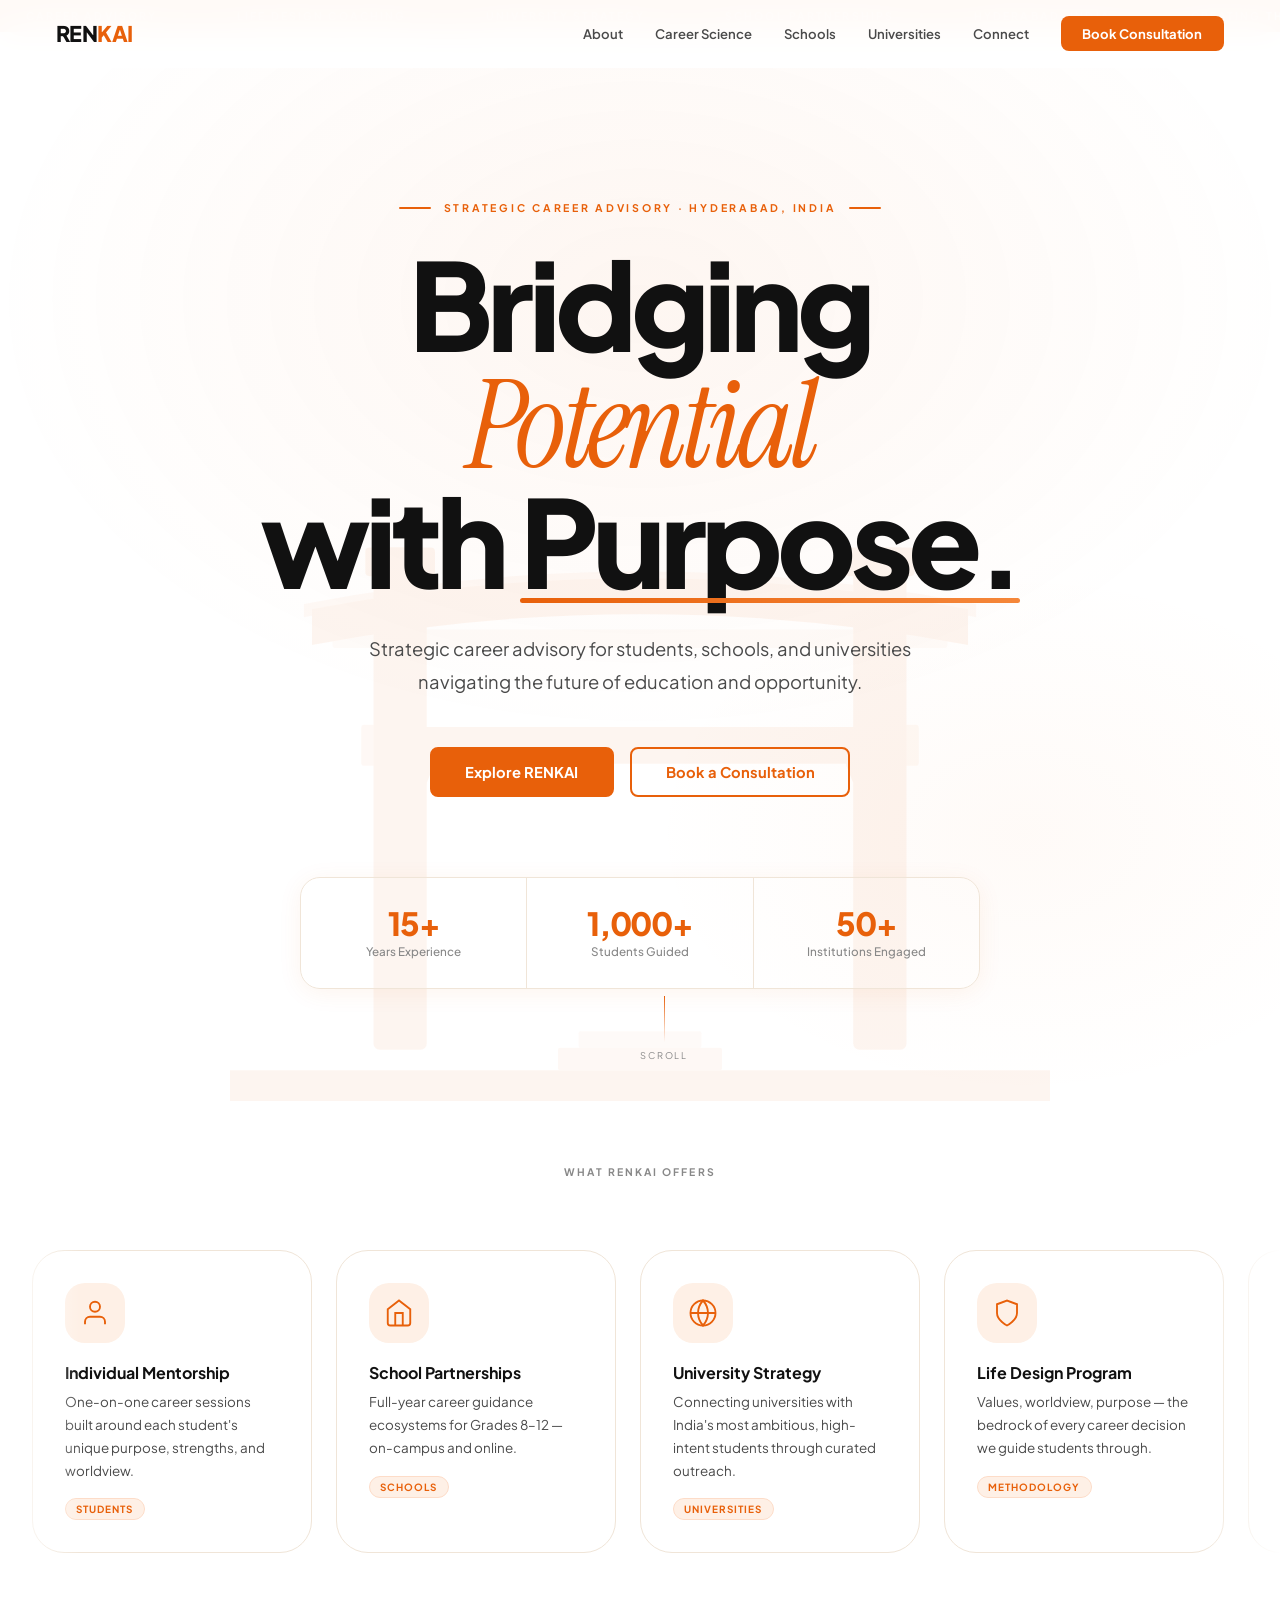
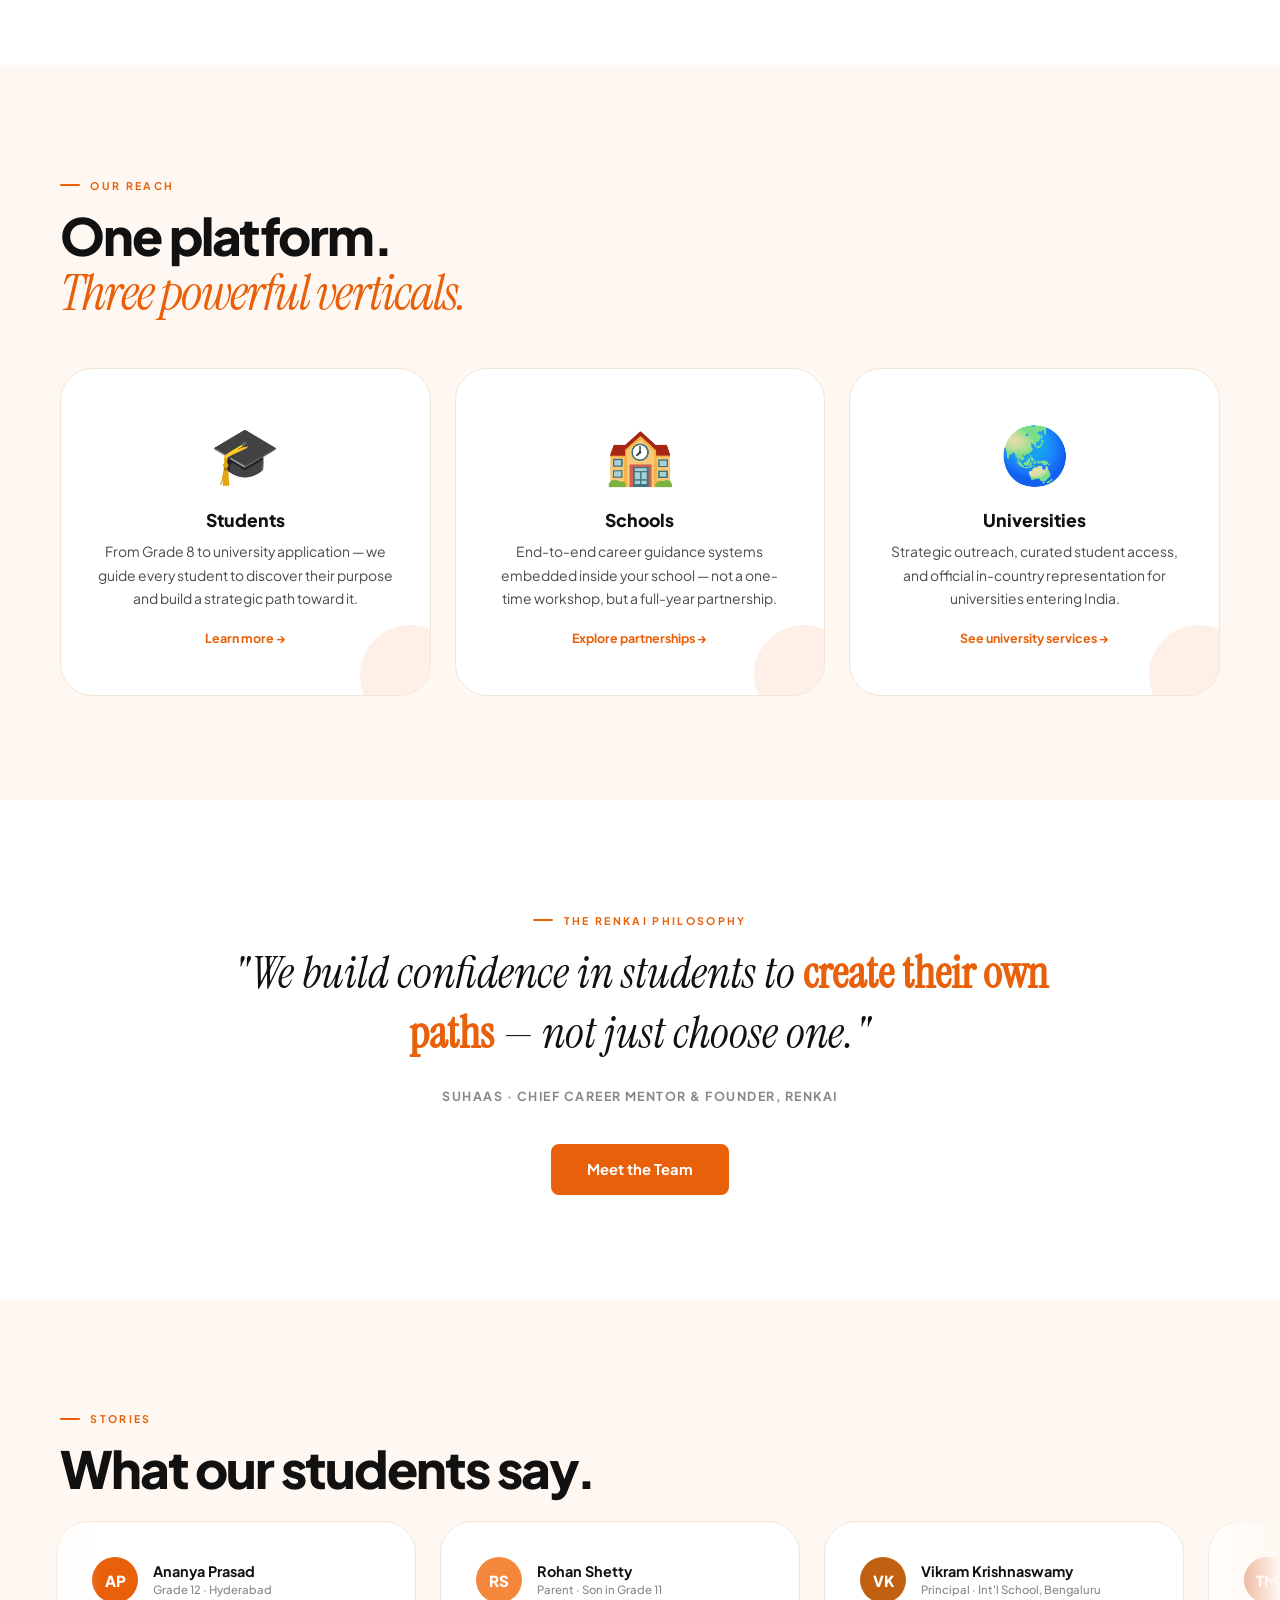
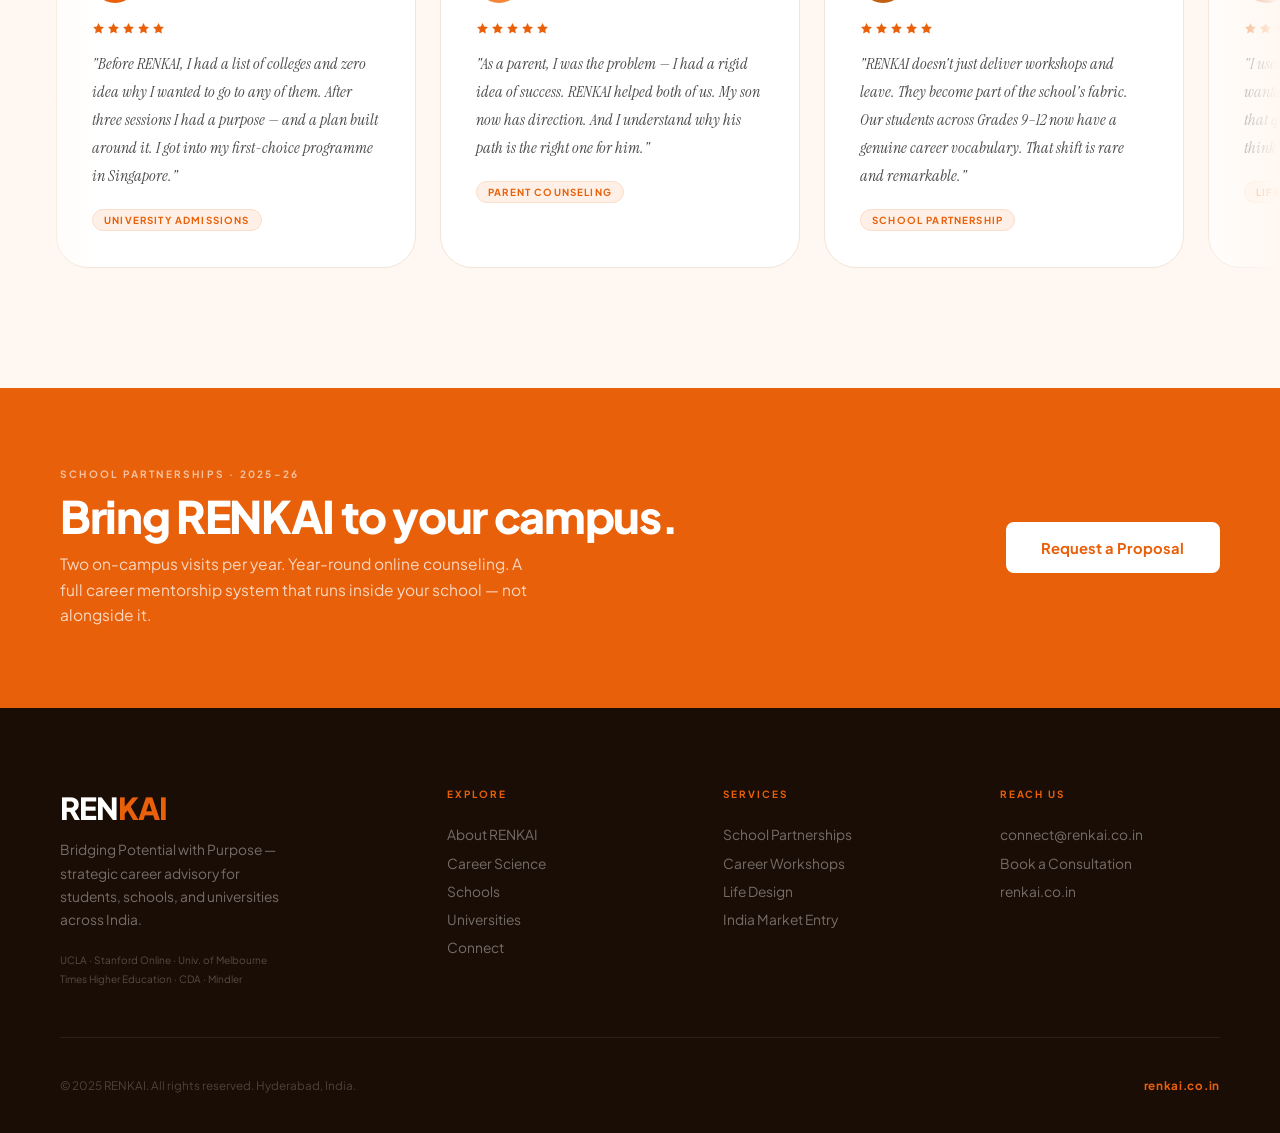
==== index.html @ 7af6ebdf "Add files via upload" ====
<!DOCTYPE html>
<html lang="en">
<head>
<meta charset="UTF-8">
<meta name="viewport" content="width=device-width, initial-scale=1.0">
<title>RENKAI — Bridging Potential with Purpose</title>
<meta name="description" content="RENKAI is a premium strategic career advisory platform bridging potential with purpose for students, schools, and universities across India.">
<link rel="preconnect" href="https://fonts.googleapis.com">
<link rel="preconnect" href="https://fonts.gstatic.com" crossorigin>
<link href="https://fonts.googleapis.com/css2?family=Plus+Jakarta+Sans:ital,wght@0,300;0,400;0,500;0,600;0,700;0,800;1,400&family=Instrument+Serif:ital@0;1&display=swap" rel="stylesheet">
<link rel="stylesheet" href="shared.css">
<style>
/* ── HOME-ONLY STYLES ── */
.hero{min-height:100vh;display:flex;align-items:center;justify-content:center;text-align:center;padding:10rem 3.5rem 7rem;position:relative;overflow:hidden;background:var(--white);}
.hero-soft-glow{position:absolute;inset:0;pointer-events:none;background:radial-gradient(ellipse 75% 60% at 50% 25%,rgba(232,96,10,.06) 0%,transparent 68%),radial-gradient(ellipse 45% 38% at 80% 75%,rgba(245,135,58,.04) 0%,transparent 65%);}

/* TORII GATE — large HD SVG background */
.torii-gate-bg{position:absolute;bottom:0;left:50%;transform:translateX(-50%);width:min(820px,88vw);opacity:.055;pointer-events:none;z-index:0;}

.hero-inner{position:relative;z-index:1;max-width:940px;margin:0 auto;}
.hero-ey{display:inline-flex;align-items:center;gap:.8rem;font-size:.66rem;font-weight:700;letter-spacing:.26em;text-transform:uppercase;color:var(--orange);margin-bottom:2rem;opacity:0;animation:hfu .8s .1s cubic-bezier(.16,1,.3,1) forwards;}
.hero-ey::before,.hero-ey::after{content:'';display:block;width:32px;height:1.5px;background:var(--orange);border-radius:1px;}
.hero-h1{font-size:clamp(3.5rem,9.5vw,9rem);font-weight:800;line-height:.94;letter-spacing:-.048em;color:var(--text);margin-bottom:.4rem;opacity:0;animation:hfu .8s .22s cubic-bezier(.16,1,.3,1) forwards;}
.hero-h1 .italic{font-family:var(--serif);font-weight:400;font-style:italic;color:var(--orange);}
.hero-h1 .uw{position:relative;display:inline-block;}
.hero-h1 .uw::after{content:'';position:absolute;bottom:-6px;left:0;height:5px;width:0;background:linear-gradient(90deg,var(--orange),var(--o2));border-radius:3px;animation:drawLine .9s 1.3s cubic-bezier(.16,1,.3,1) forwards;}
@keyframes drawLine{to{width:100%;}}
.hero-sub{font-size:clamp(1rem,1.8vw,1.15rem);color:var(--mid);line-height:1.8;max-width:560px;margin:2.2rem auto 3rem;opacity:0;animation:hfu .8s .42s cubic-bezier(.16,1,.3,1) forwards;}
.hero-ctas{display:flex;align-items:center;justify-content:center;gap:1rem;flex-wrap:wrap;opacity:0;animation:hfu .8s .56s cubic-bezier(.16,1,.3,1) forwards;}

/* stat bar */
.hero-stats{display:flex;align-items:stretch;margin:5rem auto 0;max-width:680px;border:1px solid var(--border);border-radius:var(--r);overflow:hidden;box-shadow:0 4px 24px rgba(232,96,10,.07);opacity:0;animation:hfu .8s .75s cubic-bezier(.16,1,.3,1) forwards;}
.hs{flex:1;padding:1.8rem 1.5rem;text-align:center;border-right:1px solid var(--border);transition:background .25s;}
.hs:last-child{border-right:none;}
.hs:hover{background:var(--tint);}
.hs-n{font-size:2rem;font-weight:800;letter-spacing:-.04em;color:var(--orange);line-height:1;margin-bottom:.3rem;}
.hs-l{font-size:.73rem;color:var(--soft);font-weight:500;}

/* scroll hint */
.scroll-hint{position:absolute;bottom:2.5rem;left:50%;transform:translateX(-50%);display:flex;flex-direction:column;align-items:center;gap:7px;opacity:0;animation:hfu .8s 1.1s ease forwards;}
.sh-line{width:1px;height:46px;background:linear-gradient(to bottom,var(--orange),transparent);animation:shpulse 2.2s ease-in-out infinite;}
.sh-txt{font-size:.58rem;letter-spacing:.2em;text-transform:uppercase;color:var(--soft);}
@keyframes hfu{from{opacity:0;transform:translateY(22px);}to{opacity:1;transform:translateY(0);}}
@keyframes shpulse{0%,100%{opacity:.3}50%{opacity:1}}

/* float scroll section */
.float-section{padding:4rem 0;background:var(--white);}
.float-label{text-align:center;font-size:.65rem;font-weight:700;letter-spacing:.2em;text-transform:uppercase;color:var(--soft);margin-bottom:1.5rem;}

/* home 2-col intro */
.home-grid{display:grid;grid-template-columns:1fr 1fr;gap:5rem;align-items:start;}
.home-big-num{font-size:7rem;font-weight:800;letter-spacing:-.06em;color:var(--o3);line-height:.9;margin-bottom:-.5rem;}

/* services float cards — home */
.sfc{display:flex;align-items:flex-start;gap:.7rem;padding:1rem 1.2rem;background:var(--white);border:1px solid var(--border);border-radius:var(--r);margin-bottom:.75rem;transition:border-color .22s,background .22s;}
.sfc:hover{border-color:var(--o3);background:var(--tint);}
.sfc-ico{width:36px;height:36px;background:var(--tint);border-radius:8px;display:flex;align-items:center;justify-content:center;flex-shrink:0;}
.sfc-ico svg{width:18px;height:18px;stroke:var(--orange);fill:none;stroke-width:1.6;}
.sfc-txt{font-size:.86rem;font-weight:600;color:var(--text);}
.sfc-sub{font-size:.75rem;color:var(--soft);margin-top:.12rem;}

/* three pillars */
.pillars{display:grid;grid-template-columns:repeat(3,1fr);gap:1.5rem;margin-top:3rem;}
.pillar{background:var(--white);border:1px solid var(--border);border-radius:var(--r2);padding:3rem 2rem;text-align:center;transition:box-shadow .28s,transform .28s,border-color .28s;position:relative;overflow:hidden;}
.pillar::after{content:'';position:absolute;bottom:-30px;right:-30px;width:100px;height:100px;background:var(--tint);border-radius:50%;pointer-events:none;transition:background .28s;}
.pillar:hover::after{background:var(--tint2);}
.pillar:hover{box-shadow:var(--sh2);transform:translateY(-6px);border-color:var(--o3);}
.pillar-ico{font-size:3.5rem;margin-bottom:1.2rem;display:block;}
.pillar-title{font-size:1.1rem;font-weight:800;color:var(--text);margin-bottom:.6rem;}
.pillar-body{font-size:.87rem;color:var(--mid);line-height:1.7;}
.pillar-arrow{display:inline-flex;align-items:center;gap:.35rem;font-size:.78rem;font-weight:700;color:var(--orange);margin-top:1.2rem;transition:gap .2s;}
.pillar:hover .pillar-arrow{gap:.6rem;}

@media(max-width:900px){
  .home-grid{grid-template-columns:1fr;}
  .pillars{grid-template-columns:1fr 1fr;}
  .hero{padding:9rem 1.5rem 5rem;}
}
@media(max-width:600px){
  .pillars{grid-template-columns:1fr;}
  .hero{padding:8rem 1rem 4.5rem;}
}
</style>
</head>
<body>

<!-- NAV -->
<div class="ticker" aria-hidden="true"><div class="ticker-track"><div class="ti">Career Advisory <span class="td"></span></div><div class="ti">Life Design Coaching <span class="td"></span></div><div class="ti">University Strategy <span class="td"></span></div><div class="ti">School Partnerships <span class="td"></span></div><div class="ti">Hyderabad, India <span class="td"></span></div><div class="ti">Creating Thought Leaders <span class="td"></span></div><div class="ti">Grades 8–12 <span class="td"></span></div><div class="ti">renkai.co.in <span class="td"></span></div><div class="ti">Career Advisory <span class="td"></span></div><div class="ti">Life Design Coaching <span class="td"></span></div><div class="ti">University Strategy <span class="td"></span></div><div class="ti">School Partnerships <span class="td"></span></div><div class="ti">Hyderabad, India <span class="td"></span></div><div class="ti">Creating Thought Leaders <span class="td"></span></div><div class="ti">Grades 8–12 <span class="td"></span></div><div class="ti">renkai.co.in <span class="td"></span></div></div></div>
<nav id="nav"><a class="nav-logo" href="index.html">REN<span class="k">KAI</span></a><div class="nav-links"><a href="about.html">About</a><a href="career-science.html">Career Science</a><a href="schools.html">Schools</a><a href="universities.html">Universities</a><a href="connect.html">Connect</a><a href="connect.html" class="nav-cta">Book Consultation</a></div><button class="hamburger" id="burger"><span></span><span></span><span></span></button></nav>
<div class="mob" id="mob"><button class="mob-x" id="mobX">&#x2715;</button><a href="about.html">About</a><a href="career-science.html">Career Science</a><a href="schools.html">Schools</a><a href="universities.html">Universities</a><a href="connect.html">Connect</a><a href="connect.html" class="btn btn-f">Book Consultation</a></div>

<!-- ══ HERO ══ -->
<section class="hero">
  <div class="hero-soft-glow"></div>

  <!-- HD Torii Gate SVG -->
  <svg class="torii-gate-bg" viewBox="0 0 800 600" xmlns="http://www.w3.org/2000/svg" aria-hidden="true">
    <!-- Ground -->
    <rect x="0" y="570" width="800" height="30" fill="#E8600A"/>
    <!-- Steps -->
    <rect x="320" y="548" width="160" height="22" rx="2" fill="#E8600A" opacity=".7"/>
    <rect x="340" y="532" width="120" height="16" rx="2" fill="#E8600A" opacity=".5"/>
    <!-- Left pillar -->
    <rect x="140" y="60" width="52" height="490" rx="6" fill="#E8600A"/>
    <rect x="132" y="60" width="68" height="28" rx="4" fill="#E8600A"/>
    <!-- Right pillar -->
    <rect x="608" y="60" width="52" height="490" rx="6" fill="#E8600A"/>
    <rect x="600" y="60" width="68" height="28" rx="4" fill="#E8600A"/>
    <!-- Top beam (kasagi) — thick curved top -->
    <path d="M80 120 Q400 60 720 120 L720 155 Q400 95 80 155 Z" fill="#E8600A"/>
    <!-- Top beam cap overhang -->
    <path d="M72 115 Q400 52 728 115 L728 128 Q400 64 72 128 Z" fill="#E8600A" opacity=".6"/>
    <!-- Second beam (nuki) -->
    <rect x="148" y="235" width="504" height="36" rx="4" fill="#E8600A"/>
    <!-- Beam end caps -->
    <rect x="128" y="233" width="24" height="40" rx="3" fill="#E8600A" opacity=".7"/>
    <rect x="648" y="233" width="24" height="40" rx="3" fill="#E8600A" opacity=".7"/>
    <!-- Diagonal braces -->
    <line x1="192" y1="271" x2="164" y2="340" stroke="#E8600A" stroke-width="14" stroke-linecap="round"/>
    <line x1="608" y1="271" x2="636" y2="340" stroke="#E8600A" stroke-width="14" stroke-linecap="round"/>
    <!-- Inner subtle torii details -->
    <rect x="160" y="88" width="14" height="142" rx="3" fill="#E8600A" opacity=".3"/>
    <rect x="626" y="88" width="14" height="142" rx="3" fill="#E8600A" opacity=".3"/>
    <!-- Shimagi (top crosspiece detail) -->
    <rect x="100" y="140" width="600" height="18" rx="3" fill="#E8600A" opacity=".4"/>
    <!-- Path stones -->
    <ellipse cx="400" cy="580" rx="30" ry="8" fill="#E8600A" opacity=".3"/>
    <ellipse cx="340" cy="590" rx="20" ry="6" fill="#E8600A" opacity=".2"/>
    <ellipse cx="460" cy="590" rx="20" ry="6" fill="#E8600A" opacity=".2"/>
    <ellipse cx="280" cy="595" rx="14" ry="5" fill="#E8600A" opacity=".15"/>
    <ellipse cx="520" cy="595" rx="14" ry="5" fill="#E8600A" opacity=".15"/>
  </svg>

  <div class="hero-inner">
    <p class="hero-ey">Strategic Career Advisory · Hyderabad, India</p>
    <h1 class="hero-h1">
      Bridging<br>
      <span class="italic">Potential</span><br>
      with <span class="uw">Purpose.</span>
    </h1>
    <p class="hero-sub">Strategic career advisory for students, schools, and universities navigating the future of education and opportunity.</p>
    <div class="hero-ctas">
      <a href="about.html" class="btn btn-f">Explore RENKAI</a>
      <a href="connect.html" class="btn btn-o">Book a Consultation</a>
    </div>
    <div class="hero-stats">
      <div class="hs"><div class="hs-n">15+</div><div class="hs-l">Years Experience</div></div>
      <div class="hs"><div class="hs-n">1,000+</div><div class="hs-l">Students Guided</div></div>
      <div class="hs"><div class="hs-n">50+</div><div class="hs-l">Institutions Engaged</div></div>
    </div>
  </div>
  <div class="scroll-hint"><div class="sh-line"></div><span class="sh-txt">Scroll</span></div>
</section>

<!-- ══ HORIZONTAL FLOATING SCROLL ══ -->
<div class="float-section">
  <p class="float-label">What RENKAI Offers</p>
  <div class="hscroll-outer">
    <div class="hscroll-track">
      <div class="fc"><div class="fc-ico"><svg viewBox="0 0 24 24"><path d="M20 21v-2a4 4 0 0 0-4-4H8a4 4 0 0 0-4 4v2"/><circle cx="12" cy="7" r="4"/></svg></div><h3>Individual Mentorship</h3><p>One-on-one career sessions built around each student's unique purpose, strengths, and worldview.</p><span class="fc-tag">Students</span></div>
      <div class="fc"><div class="fc-ico"><svg viewBox="0 0 24 24"><path d="M3 9l9-7 9 7v11a2 2 0 0 1-2 2H5a2 2 0 0 1-2-2z"/><polyline points="9 22 9 12 15 12 15 22"/></svg></div><h3>School Partnerships</h3><p>Full-year career guidance ecosystems for Grades 8–12 — on-campus and online.</p><span class="fc-tag">Schools</span></div>
      <div class="fc"><div class="fc-ico"><svg viewBox="0 0 24 24"><circle cx="12" cy="12" r="10"/><path d="M2 12h20M12 2a15.3 15.3 0 0 1 4 10 15.3 15.3 0 0 1-4 10 15.3 15.3 0 0 1-4-10 15.3 15.3 0 0 1 4-10z"/></svg></div><h3>University Strategy</h3><p>Connecting universities with India's most ambitious, high-intent students through curated outreach.</p><span class="fc-tag">Universities</span></div>
      <div class="fc"><div class="fc-ico"><svg viewBox="0 0 24 24"><path d="M12 22s8-4 8-10V5l-8-3-8 3v7c0 6 8 10 8 10z"/></svg></div><h3>Life Design Program</h3><p>Values, worldview, purpose — the bedrock of every career decision we guide students through.</p><span class="fc-tag">Methodology</span></div>
      <div class="fc"><div class="fc-ico"><svg viewBox="0 0 24 24"><polyline points="22 12 18 12 15 21 9 3 6 12 2 12"/></svg></div><h3>Career Science</h3><p>Reverse & forward engineering frameworks that move students from uncertainty to clarity.</p><span class="fc-tag">Proprietary</span></div>
      <div class="fc"><div class="fc-ico"><svg viewBox="0 0 24 24"><path d="M22 10v6M2 10l10-5 10 5-10 5z"/><path d="M6 12v5c3 3 9 3 12 0v-5"/></svg></div><h3>University Fairs</h3><p>Annual curated fairs connecting students face-to-face with global university representatives.</p><span class="fc-tag">Events</span></div>
      <div class="fc"><div class="fc-ico"><svg viewBox="0 0 24 24"><rect x="2" y="7" width="20" height="14" rx="2"/><path d="M16 21V5a2 2 0 0 0-2-2h-4a2 2 0 0 0-2 2v16"/></svg></div><h3>In-Country Representation</h3><p>Official strategic partner for universities entering the Indian market for the first time.</p><span class="fc-tag">Universities</span></div>
      <div class="fc"><div class="fc-ico"><svg viewBox="0 0 24 24"><path d="M4 19.5A2.5 2.5 0 0 1 6.5 17H20"/><path d="M6.5 2H20v20H6.5A2.5 2.5 0 0 1 4 19.5v-15A2.5 2.5 0 0 1 6.5 2z"/></svg></div><h3>Published Works</h3><p>Svadhyaya & Svadharma — the philosophical foundation of RENKAI's entire methodology.</p><span class="fc-tag">Books</span></div>
      <!-- Duplicate for loop -->
      <div class="fc"><div class="fc-ico"><svg viewBox="0 0 24 24"><path d="M20 21v-2a4 4 0 0 0-4-4H8a4 4 0 0 0-4 4v2"/><circle cx="12" cy="7" r="4"/></svg></div><h3>Individual Mentorship</h3><p>One-on-one career sessions built around each student's unique purpose, strengths, and worldview.</p><span class="fc-tag">Students</span></div>
      <div class="fc"><div class="fc-ico"><svg viewBox="0 0 24 24"><path d="M3 9l9-7 9 7v11a2 2 0 0 1-2 2H5a2 2 0 0 1-2-2z"/><polyline points="9 22 9 12 15 12 15 22"/></svg></div><h3>School Partnerships</h3><p>Full-year career guidance ecosystems for Grades 8–12 — on-campus and online.</p><span class="fc-tag">Schools</span></div>
      <div class="fc"><div class="fc-ico"><svg viewBox="0 0 24 24"><circle cx="12" cy="12" r="10"/><path d="M2 12h20M12 2a15.3 15.3 0 0 1 4 10 15.3 15.3 0 0 1-4 10 15.3 15.3 0 0 1-4-10 15.3 15.3 0 0 1 4-10z"/></svg></div><h3>University Strategy</h3><p>Connecting universities with India's most ambitious, high-intent students through curated outreach.</p><span class="fc-tag">Universities</span></div>
      <div class="fc"><div class="fc-ico"><svg viewBox="0 0 24 24"><path d="M12 22s8-4 8-10V5l-8-3-8 3v7c0 6 8 10 8 10z"/></svg></div><h3>Life Design Program</h3><p>Values, worldview, purpose — the bedrock of every career decision we guide students through.</p><span class="fc-tag">Methodology</span></div>
      <div class="fc"><div class="fc-ico"><svg viewBox="0 0 24 24"><polyline points="22 12 18 12 15 21 9 3 6 12 2 12"/></svg></div><h3>Career Science</h3><p>Reverse & forward engineering frameworks that move students from uncertainty to clarity.</p><span class="fc-tag">Proprietary</span></div>
      <div class="fc"><div class="fc-ico"><svg viewBox="0 0 24 24"><path d="M22 10v6M2 10l10-5 10 5-10 5z"/><path d="M6 12v5c3 3 9 3 12 0v-5"/></svg></div><h3>University Fairs</h3><p>Annual curated fairs connecting students face-to-face with global university representatives.</p><span class="fc-tag">Events</span></div>
      <div class="fc"><div class="fc-ico"><svg viewBox="0 0 24 24"><rect x="2" y="7" width="20" height="14" rx="2"/><path d="M16 21V5a2 2 0 0 0-2-2h-4a2 2 0 0 0-2 2v16"/></svg></div><h3>In-Country Representation</h3><p>Official strategic partner for universities entering the Indian market for the first time.</p><span class="fc-tag">Universities</span></div>
      <div class="fc"><div class="fc-ico"><svg viewBox="0 0 24 24"><path d="M4 19.5A2.5 2.5 0 0 1 6.5 17H20"/><path d="M6.5 2H20v20H6.5A2.5 2.5 0 0 1 4 19.5v-15A2.5 2.5 0 0 1 6.5 2z"/></svg></div><h3>Published Works</h3><p>Svadhyaya & Svadharma — the philosophical foundation of RENKAI's entire methodology.</p><span class="fc-tag">Books</span></div>
    </div>
  </div>
</div>

<!-- ══ THREE PILLARS ══ -->
<section class="section bg-off">
  <div class="wrap">
    <div class="ey rv">Our Reach</div>
    <h2 class="h2p rv d1">One platform.<br><span class="ser">Three powerful verticals.</span></h2>
    <div class="pillars">
      <a href="about.html" class="pillar rv d1">
        <span class="pillar-ico">🎓</span>
        <div class="pillar-title">Students</div>
        <p class="pillar-body">From Grade 8 to university application — we guide every student to discover their purpose and build a strategic path toward it.</p>
        <span class="pillar-arrow">Learn more →</span>
      </a>
      <a href="schools.html" class="pillar rv d2">
        <span class="pillar-ico">🏫</span>
        <div class="pillar-title">Schools</div>
        <p class="pillar-body">End-to-end career guidance systems embedded inside your school — not a one-time workshop, but a full-year partnership.</p>
        <span class="pillar-arrow">Explore partnerships →</span>
      </a>
      <a href="universities.html" class="pillar rv d3">
        <span class="pillar-ico">🌏</span>
        <div class="pillar-title">Universities</div>
        <p class="pillar-body">Strategic outreach, curated student access, and official in-country representation for universities entering India.</p>
        <span class="pillar-arrow">See university services →</span>
      </a>
    </div>
  </div>
</section>

<!-- ══ PHILOSOPHY QUOTE ══ -->
<section class="section">
  <div class="wrap" style="max-width:820px;text-align:center;">
    <div class="ey ey-c rv">The RENKAI Philosophy</div>
    <blockquote style="font-family:var(--serif);font-size:clamp(1.6rem,3.5vw,2.8rem);font-style:italic;line-height:1.35;color:var(--text);margin-bottom:1.5rem;" class="rv d1">
      "We build confidence in students to <span style="color:var(--orange);font-style:normal;font-weight:600;">create their own paths</span> — not just choose one."
    </blockquote>
    <p style="font-size:.78rem;font-weight:700;letter-spacing:.12em;text-transform:uppercase;color:var(--soft);" class="rv d2">Suhaas · Chief Career Mentor & Founder, RENKAI</p>
    <div style="margin-top:2.5rem;" class="rv d3">
      <a href="about.html" class="btn btn-f">Meet the Team</a>
    </div>
  </div>
</section>

<!-- ══ TESTIMONIALS ══ -->
<section class="section bg-off">
  <div class="wrap">
    <div class="ey rv">Stories</div>
    <h2 class="h2p rv d1">What our students say.</h2>
  </div>
  <div class="testi-outer rv d2">
    <div class="testi-track">
      <div class="tc"><div class="tc-top"><div class="t-av av1">AP</div><div><div class="t-name">Ananya Prasad</div><div class="t-role">Grade 12 · Hyderabad</div></div></div><div class="t-stars"><svg viewBox="0 0 24 24"><polygon points="12 2 15.09 8.26 22 9.27 17 14.14 18.18 21.02 12 17.77 5.82 21.02 7 14.14 2 9.27 8.91 8.26 12 2"/></svg><svg viewBox="0 0 24 24"><polygon points="12 2 15.09 8.26 22 9.27 17 14.14 18.18 21.02 12 17.77 5.82 21.02 7 14.14 2 9.27 8.91 8.26 12 2"/></svg><svg viewBox="0 0 24 24"><polygon points="12 2 15.09 8.26 22 9.27 17 14.14 18.18 21.02 12 17.77 5.82 21.02 7 14.14 2 9.27 8.91 8.26 12 2"/></svg><svg viewBox="0 0 24 24"><polygon points="12 2 15.09 8.26 22 9.27 17 14.14 18.18 21.02 12 17.77 5.82 21.02 7 14.14 2 9.27 8.91 8.26 12 2"/></svg><svg viewBox="0 0 24 24"><polygon points="12 2 15.09 8.26 22 9.27 17 14.14 18.18 21.02 12 17.77 5.82 21.02 7 14.14 2 9.27 8.91 8.26 12 2"/></svg></div><p class="t-quote">"Before RENKAI, I had a list of colleges and zero idea why I wanted to go to any of them. After three sessions I had a purpose — and a plan built around it. I got into my first-choice programme in Singapore."</p><span class="t-tag">University Admissions</span></div>
      <div class="tc"><div class="tc-top"><div class="t-av av2">RS</div><div><div class="t-name">Rohan Shetty</div><div class="t-role">Parent · Son in Grade 11</div></div></div><div class="t-stars"><svg viewBox="0 0 24 24"><polygon points="12 2 15.09 8.26 22 9.27 17 14.14 18.18 21.02 12 17.77 5.82 21.02 7 14.14 2 9.27 8.91 8.26 12 2"/></svg><svg viewBox="0 0 24 24"><polygon points="12 2 15.09 8.26 22 9.27 17 14.14 18.18 21.02 12 17.77 5.82 21.02 7 14.14 2 9.27 8.91 8.26 12 2"/></svg><svg viewBox="0 0 24 24"><polygon points="12 2 15.09 8.26 22 9.27 17 14.14 18.18 21.02 12 17.77 5.82 21.02 7 14.14 2 9.27 8.91 8.26 12 2"/></svg><svg viewBox="0 0 24 24"><polygon points="12 2 15.09 8.26 22 9.27 17 14.14 18.18 21.02 12 17.77 5.82 21.02 7 14.14 2 9.27 8.91 8.26 12 2"/></svg><svg viewBox="0 0 24 24"><polygon points="12 2 15.09 8.26 22 9.27 17 14.14 18.18 21.02 12 17.77 5.82 21.02 7 14.14 2 9.27 8.91 8.26 12 2"/></svg></div><p class="t-quote">"As a parent, I was the problem — I had a rigid idea of success. RENKAI helped both of us. My son now has direction. And I understand why his path is the right one for him."</p><span class="t-tag">Parent Counseling</span></div>
      <div class="tc"><div class="tc-top"><div class="t-av av3">VK</div><div><div class="t-name">Vikram Krishnaswamy</div><div class="t-role">Principal · Int'l School, Bengaluru</div></div></div><div class="t-stars"><svg viewBox="0 0 24 24"><polygon points="12 2 15.09 8.26 22 9.27 17 14.14 18.18 21.02 12 17.77 5.82 21.02 7 14.14 2 9.27 8.91 8.26 12 2"/></svg><svg viewBox="0 0 24 24"><polygon points="12 2 15.09 8.26 22 9.27 17 14.14 18.18 21.02 12 17.77 5.82 21.02 7 14.14 2 9.27 8.91 8.26 12 2"/></svg><svg viewBox="0 0 24 24"><polygon points="12 2 15.09 8.26 22 9.27 17 14.14 18.18 21.02 12 17.77 5.82 21.02 7 14.14 2 9.27 8.91 8.26 12 2"/></svg><svg viewBox="0 0 24 24"><polygon points="12 2 15.09 8.26 22 9.27 17 14.14 18.18 21.02 12 17.77 5.82 21.02 7 14.14 2 9.27 8.91 8.26 12 2"/></svg><svg viewBox="0 0 24 24"><polygon points="12 2 15.09 8.26 22 9.27 17 14.14 18.18 21.02 12 17.77 5.82 21.02 7 14.14 2 9.27 8.91 8.26 12 2"/></svg></div><p class="t-quote">"RENKAI doesn't just deliver workshops and leave. They become part of the school's fabric. Our students across Grades 9–12 now have a genuine career vocabulary. That shift is rare and remarkable."</p><span class="t-tag">School Partnership</span></div>
      <div class="tc"><div class="tc-top"><div class="t-av av4">TM</div><div><div class="t-name">Tanvi Mehrotra</div><div class="t-role">Grade 10 · Hyderabad</div></div></div><div class="t-stars"><svg viewBox="0 0 24 24"><polygon points="12 2 15.09 8.26 22 9.27 17 14.14 18.18 21.02 12 17.77 5.82 21.02 7 14.14 2 9.27 8.91 8.26 12 2"/></svg><svg viewBox="0 0 24 24"><polygon points="12 2 15.09 8.26 22 9.27 17 14.14 18.18 21.02 12 17.77 5.82 21.02 7 14.14 2 9.27 8.91 8.26 12 2"/></svg><svg viewBox="0 0 24 24"><polygon points="12 2 15.09 8.26 22 9.27 17 14.14 18.18 21.02 12 17.77 5.82 21.02 7 14.14 2 9.27 8.91 8.26 12 2"/></svg><svg viewBox="0 0 24 24"><polygon points="12 2 15.09 8.26 22 9.27 17 14.14 18.18 21.02 12 17.77 5.82 21.02 7 14.14 2 9.27 8.91 8.26 12 2"/></svg><svg viewBox="0 0 24 24"><polygon points="12 2 15.09 8.26 22 9.27 17 14.14 18.18 21.02 12 17.77 5.82 21.02 7 14.14 2 9.27 8.91 8.26 12 2"/></svg></div><p class="t-quote">"I used to panic every time someone asked what I wanted to do after school. Now I look forward to that question. RENKAI gave me a framework to think — not just a list of options."</p><span class="t-tag">Life Design</span></div>
      <div class="tc"><div class="tc-top"><div class="t-av av5">NI</div><div><div class="t-name">Dr. Nisha Iyer</div><div class="t-role">Outreach Director · UK University</div></div></div><div class="t-stars"><svg viewBox="0 0 24 24"><polygon points="12 2 15.09 8.26 22 9.27 17 14.14 18.18 21.02 12 17.77 5.82 21.02 7 14.14 2 9.27 8.91 8.26 12 2"/></svg><svg viewBox="0 0 24 24"><polygon points="12 2 15.09 8.26 22 9.27 17 14.14 18.18 21.02 12 17.77 5.82 21.02 7 14.14 2 9.27 8.91 8.26 12 2"/></svg><svg viewBox="0 0 24 24"><polygon points="12 2 15.09 8.26 22 9.27 17 14.14 18.18 21.02 12 17.77 5.82 21.02 7 14.14 2 9.27 8.91 8.26 12 2"/></svg><svg viewBox="0 0 24 24"><polygon points="12 2 15.09 8.26 22 9.27 17 14.14 18.18 21.02 12 17.77 5.82 21.02 7 14.14 2 9.27 8.91 8.26 12 2"/></svg><svg viewBox="0 0 24 24"><polygon points="12 2 15.09 8.26 22 9.27 17 14.14 18.18 21.02 12 17.77 5.82 21.02 7 14.14 2 9.27 8.91 8.26 12 2"/></svg></div><p class="t-quote">"RENKAI introduced us to the most prepared, self-aware cohort of Indian applicants we've encountered. These students know exactly why they want to study with us."</p><span class="t-tag">University Partnership</span></div>
      <div class="tc"><div class="tc-top"><div class="t-av av6">SK</div><div><div class="t-name">Sahil Kapoor</div><div class="t-role">Grade 12 · Now studying in Netherlands</div></div></div><div class="t-stars"><svg viewBox="0 0 24 24"><polygon points="12 2 15.09 8.26 22 9.27 17 14.14 18.18 21.02 12 17.77 5.82 21.02 7 14.14 2 9.27 8.91 8.26 12 2"/></svg><svg viewBox="0 0 24 24"><polygon points="12 2 15.09 8.26 22 9.27 17 14.14 18.18 21.02 12 17.77 5.82 21.02 7 14.14 2 9.27 8.91 8.26 12 2"/></svg><svg viewBox="0 0 24 24"><polygon points="12 2 15.09 8.26 22 9.27 17 14.14 18.18 21.02 12 17.77 5.82 21.02 7 14.14 2 9.27 8.91 8.26 12 2"/></svg><svg viewBox="0 0 24 24"><polygon points="12 2 15.09 8.26 22 9.27 17 14.14 18.18 21.02 12 17.77 5.82 21.02 7 14.14 2 9.27 8.91 8.26 12 2"/></svg><svg viewBox="0 0 24 24"><polygon points="12 2 15.09 8.26 22 9.27 17 14.14 18.18 21.02 12 17.77 5.82 21.02 7 14.14 2 9.27 8.91 8.26 12 2"/></svg></div><p class="t-quote">"I was going to take engineering because everyone does. RENKAI helped me trace that back — was this mine or borrowed? It wasn't mine. I'm now studying sustainable design and it feels right."</p><span class="t-tag">Career Clarity</span></div>
      <!-- Loop duplicates -->
      <div class="tc"><div class="tc-top"><div class="t-av av1">AP</div><div><div class="t-name">Ananya Prasad</div><div class="t-role">Grade 12 · Hyderabad</div></div></div><div class="t-stars"><svg viewBox="0 0 24 24"><polygon points="12 2 15.09 8.26 22 9.27 17 14.14 18.18 21.02 12 17.77 5.82 21.02 7 14.14 2 9.27 8.91 8.26 12 2"/></svg><svg viewBox="0 0 24 24"><polygon points="12 2 15.09 8.26 22 9.27 17 14.14 18.18 21.02 12 17.77 5.82 21.02 7 14.14 2 9.27 8.91 8.26 12 2"/></svg><svg viewBox="0 0 24 24"><polygon points="12 2 15.09 8.26 22 9.27 17 14.14 18.18 21.02 12 17.77 5.82 21.02 7 14.14 2 9.27 8.91 8.26 12 2"/></svg><svg viewBox="0 0 24 24"><polygon points="12 2 15.09 8.26 22 9.27 17 14.14 18.18 21.02 12 17.77 5.82 21.02 7 14.14 2 9.27 8.91 8.26 12 2"/></svg><svg viewBox="0 0 24 24"><polygon points="12 2 15.09 8.26 22 9.27 17 14.14 18.18 21.02 12 17.77 5.82 21.02 7 14.14 2 9.27 8.91 8.26 12 2"/></svg></div><p class="t-quote">"Before RENKAI, I had a list of colleges and zero idea why I wanted to go to any of them. After three sessions I had a purpose — and a plan built around it."</p><span class="t-tag">University Admissions</span></div>
      <div class="tc"><div class="tc-top"><div class="t-av av2">RS</div><div><div class="t-name">Rohan Shetty</div><div class="t-role">Parent · Son in Grade 11</div></div></div><div class="t-stars"><svg viewBox="0 0 24 24"><polygon points="12 2 15.09 8.26 22 9.27 17 14.14 18.18 21.02 12 17.77 5.82 21.02 7 14.14 2 9.27 8.91 8.26 12 2"/></svg><svg viewBox="0 0 24 24"><polygon points="12 2 15.09 8.26 22 9.27 17 14.14 18.18 21.02 12 17.77 5.82 21.02 7 14.14 2 9.27 8.91 8.26 12 2"/></svg><svg viewBox="0 0 24 24"><polygon points="12 2 15.09 8.26 22 9.27 17 14.14 18.18 21.02 12 17.77 5.82 21.02 7 14.14 2 9.27 8.91 8.26 12 2"/></svg><svg viewBox="0 0 24 24"><polygon points="12 2 15.09 8.26 22 9.27 17 14.14 18.18 21.02 12 17.77 5.82 21.02 7 14.14 2 9.27 8.91 8.26 12 2"/></svg><svg viewBox="0 0 24 24"><polygon points="12 2 15.09 8.26 22 9.27 17 14.14 18.18 21.02 12 17.77 5.82 21.02 7 14.14 2 9.27 8.91 8.26 12 2"/></svg></div><p class="t-quote">"RENKAI helped both of us. My son now has direction. And I understand why his path is the right one for him."</p><span class="t-tag">Parent Counseling</span></div>
      <div class="tc"><div class="tc-top"><div class="t-av av3">VK</div><div><div class="t-name">Vikram Krishnaswamy</div><div class="t-role">Principal · Int'l School, Bengaluru</div></div></div><div class="t-stars"><svg viewBox="0 0 24 24"><polygon points="12 2 15.09 8.26 22 9.27 17 14.14 18.18 21.02 12 17.77 5.82 21.02 7 14.14 2 9.27 8.91 8.26 12 2"/></svg><svg viewBox="0 0 24 24"><polygon points="12 2 15.09 8.26 22 9.27 17 14.14 18.18 21.02 12 17.77 5.82 21.02 7 14.14 2 9.27 8.91 8.26 12 2"/></svg><svg viewBox="0 0 24 24"><polygon points="12 2 15.09 8.26 22 9.27 17 14.14 18.18 21.02 12 17.77 5.82 21.02 7 14.14 2 9.27 8.91 8.26 12 2"/></svg><svg viewBox="0 0 24 24"><polygon points="12 2 15.09 8.26 22 9.27 17 14.14 18.18 21.02 12 17.77 5.82 21.02 7 14.14 2 9.27 8.91 8.26 12 2"/></svg><svg viewBox="0 0 24 24"><polygon points="12 2 15.09 8.26 22 9.27 17 14.14 18.18 21.02 12 17.77 5.82 21.02 7 14.14 2 9.27 8.91 8.26 12 2"/></svg></div><p class="t-quote">"RENKAI becomes part of the school's fabric. Our students across Grades 9–12 now have a genuine career vocabulary."</p><span class="t-tag">School Partnership</span></div>
      <div class="tc"><div class="tc-top"><div class="t-av av5">NI</div><div><div class="t-name">Dr. Nisha Iyer</div><div class="t-role">Outreach Director · UK University</div></div></div><div class="t-stars"><svg viewBox="0 0 24 24"><polygon points="12 2 15.09 8.26 22 9.27 17 14.14 18.18 21.02 12 17.77 5.82 21.02 7 14.14 2 9.27 8.91 8.26 12 2"/></svg><svg viewBox="0 0 24 24"><polygon points="12 2 15.09 8.26 22 9.27 17 14.14 18.18 21.02 12 17.77 5.82 21.02 7 14.14 2 9.27 8.91 8.26 12 2"/></svg><svg viewBox="0 0 24 24"><polygon points="12 2 15.09 8.26 22 9.27 17 14.14 18.18 21.02 12 17.77 5.82 21.02 7 14.14 2 9.27 8.91 8.26 12 2"/></svg><svg viewBox="0 0 24 24"><polygon points="12 2 15.09 8.26 22 9.27 17 14.14 18.18 21.02 12 17.77 5.82 21.02 7 14.14 2 9.27 8.91 8.26 12 2"/></svg><svg viewBox="0 0 24 24"><polygon points="12 2 15.09 8.26 22 9.27 17 14.14 18.18 21.02 12 17.77 5.82 21.02 7 14.14 2 9.27 8.91 8.26 12 2"/></svg></div><p class="t-quote">"RENKAI introduced us to the most prepared, self-aware cohort of Indian applicants we've encountered."</p><span class="t-tag">University Partnership</span></div>
    </div>
  </div>
</section>

<!-- ══ CTA STRIP ══ -->
<div class="cta-strip">
  <div class="cta-in">
    <div class="rv"><p class="cta-ey">School Partnerships · 2025–26</p><h2 class="cta-h">Bring RENKAI to your campus.</h2><p class="cta-p">Two on-campus visits per year. Year-round online counseling. A full career mentorship system that runs inside your school — not alongside it.</p></div>
    <a href="connect.html" class="btn btn-w rv d3">Request a Proposal</a>
  </div>
</div>

<!-- FOOTER -->
<footer><div class="foot-wrap"><div class="foot-top"><div><span class="flogo">REN<span class="k">KAI</span></span><p class="ftag">Bridging Potential with Purpose — strategic career advisory for students, schools, and universities across India.</p><p class="fcerts">UCLA · Stanford Online · Univ. of Melbourne<br>Times Higher Education · CDA · Mindler</p></div><div class="fcol"><div class="fch">Explore</div><a href="about.html">About RENKAI</a><a href="career-science.html">Career Science</a><a href="schools.html">Schools</a><a href="universities.html">Universities</a><a href="connect.html">Connect</a></div><div class="fcol"><div class="fch">Services</div><a href="schools.html">School Partnerships</a><a href="schools.html">Career Workshops</a><a href="career-science.html">Life Design</a><a href="universities.html">India Market Entry</a></div><div class="fcol"><div class="fch">Reach Us</div><a href="mailto:connect@renkai.co.in">connect@renkai.co.in</a><a href="connect.html">Book a Consultation</a><a href="https://renkai.co.in">renkai.co.in</a></div></div><div class="foot-bot"><span class="fcopy">© 2025 RENKAI. All rights reserved. Hyderabad, India.</span><span class="fdomain">renkai.co.in</span></div></div></footer>

<script src="shared.js"></script>
</body>
</html>
---- shared.css ----
/* ============================================================
   RENKAI — shared.css  |  All pages share this file
   Emergent-style layout · White/Orange · Multi-page
   ============================================================ */

:root {
  --white:   #FFFFFF;
  --off:     #FFF8F2;
  --tint:    #FEF0E6;
  --tint2:   #FDE8D6;
  --border:  #F0E5D8;
  --text:    #111111;
  --mid:     #4A4A4A;
  --soft:    #888888;
  --orange:  #E8600A;
  --o2:      #F5873A;
  --o3:      #FDDCC8;
  --font:    'Plus Jakarta Sans', system-ui, sans-serif;
  --serif:   'Instrument Serif', Georgia, serif;
  --max:     1160px;
  --r:       20px;
  --r2:      32px;
  --sh:      0 4px 24px rgba(232,96,10,.09);
  --sh2:     0 12px 48px rgba(232,96,10,.14);
}

*,*::before,*::after{box-sizing:border-box;margin:0;padding:0;}
html{scroll-behavior:smooth;-webkit-font-smoothing:antialiased;}
body{font-family:var(--font);background:var(--white);color:var(--text);overflow-x:hidden;}
img{display:block;max-width:100%;}
a{color:inherit;text-decoration:none;}

/* ── TICKER ── */
.ticker{background:var(--orange);padding:.58rem 0;overflow:hidden;}
.ticker-track{display:flex;width:max-content;animation:tickroll 44s linear infinite;}
.ticker-track:hover{animation-play-state:paused;}
.ti{display:flex;align-items:center;gap:1.6rem;padding:0 1.6rem;font-size:.66rem;font-weight:700;letter-spacing:.2em;text-transform:uppercase;color:rgba(255,255,255,.9);white-space:nowrap;}
.td{width:3px;height:3px;border-radius:50%;background:rgba(255,255,255,.4);flex-shrink:0;}
@keyframes tickroll{to{transform:translateX(-50%);}}

/* ── NAV ── */
nav{position:fixed;top:0;left:0;right:0;z-index:900;height:68px;display:flex;align-items:center;justify-content:space-between;padding:0 3.5rem;background:rgba(255,255,255,.97);border-bottom:1px solid transparent;transition:border-color .3s,box-shadow .3s;backdrop-filter:blur(16px);}
nav.up{border-color:var(--border);box-shadow:0 2px 20px rgba(232,96,10,.07);}
.nav-logo{font-size:1.35rem;font-weight:800;letter-spacing:-.025em;color:var(--text);}
.nav-logo .k{color:var(--orange);}
.nav-links{display:flex;align-items:center;gap:2rem;}
.nav-links a{font-size:.82rem;font-weight:600;color:var(--mid);position:relative;transition:color .2s;padding:.3rem 0;}
.nav-links a::after{content:'';position:absolute;bottom:0;left:0;height:2px;width:0;background:var(--orange);border-radius:1px;transition:width .25s;}
.nav-links a:hover,.nav-links a.active{color:var(--text);}
.nav-links a:hover::after,.nav-links a.active::after{width:100%;}
.nav-cta{background:var(--orange)!important;color:#fff!important;padding:.55rem 1.35rem!important;border-radius:8px!important;font-weight:700!important;}
.nav-cta::after{display:none!important;}
.nav-cta:hover{background:var(--o2)!important;transform:translateY(-1px);}
.hamburger{display:none;flex-direction:column;gap:5px;cursor:pointer;background:none;border:none;padding:6px;}
.hamburger span{display:block;width:22px;height:2px;background:var(--text);border-radius:2px;transition:.3s;}

/* ── MOBILE MENU ── */
.mob{display:none;position:fixed;inset:0;z-index:890;background:rgba(255,255,255,.99);backdrop-filter:blur(20px);flex-direction:column;align-items:center;justify-content:center;gap:2.4rem;}
.mob.open{display:flex;}
.mob a{font-size:1.5rem;font-weight:700;color:var(--text);transition:color .2s;}
.mob a:hover{color:var(--orange);}
.mob-x{position:absolute;top:1.4rem;right:1.4rem;font-size:1.8rem;background:none;border:none;cursor:pointer;color:var(--mid);padding:8px;line-height:1;}

/* ── SHARED ── */
.wrap{max-width:var(--max);margin:0 auto;}
.section{padding:6.5rem 3.5rem;}
.bg-off{background:var(--off);}

/* Eyebrow */
.ey{display:inline-flex;align-items:center;gap:.65rem;font-size:.66rem;font-weight:700;letter-spacing:.22em;text-transform:uppercase;color:var(--orange);margin-bottom:1rem;}
.ey::before{content:'';width:20px;height:2px;background:var(--orange);border-radius:1px;flex-shrink:0;}
.ey-c{justify-content:center;}

/* Headings */
.h1p{font-size:clamp(3rem,8.5vw,8rem);font-weight:800;line-height:.96;letter-spacing:-.045em;color:var(--text);}
.h2p{font-size:clamp(2rem,4vw,3.4rem);font-weight:800;letter-spacing:-.035em;line-height:1.06;color:var(--text);margin-bottom:1.1rem;}
.h2p .ser{font-family:var(--serif);font-weight:400;font-style:italic;color:var(--orange);}
.h3p{font-size:1.25rem;font-weight:700;color:var(--text);letter-spacing:-.015em;margin-bottom:.6rem;}
.lead{font-size:1rem;color:var(--mid);line-height:1.85;max-width:600px;}

/* Buttons */
.btn{display:inline-flex;align-items:center;gap:.5rem;padding:.9rem 2.1rem;border-radius:8px;font-size:.92rem;font-weight:700;border:2px solid transparent;cursor:pointer;transition:all .22s;}
.btn-f{background:var(--orange);color:#fff;border-color:var(--orange);}
.btn-f:hover{background:var(--o2);border-color:var(--o2);transform:translateY(-2px);box-shadow:0 8px 24px rgba(232,96,10,.28);}
.btn-o{color:var(--orange);border-color:var(--orange);}
.btn-o:hover{background:var(--tint);transform:translateY(-2px);}
.btn-w{background:#fff;color:var(--orange);border-color:#fff;}
.btn-w:hover{opacity:.9;transform:translateY(-2px);}
.btn-pill{border-radius:100px!important;padding:1rem 3rem!important;}

/* Reveal */
.rv{opacity:0;transform:translateY(24px);transition:opacity .75s cubic-bezier(.16,1,.3,1),transform .75s cubic-bezier(.16,1,.3,1);}
.rv.on{opacity:1;transform:translateY(0);}
.d1{transition-delay:.08s;}.d2{transition-delay:.16s;}.d3{transition-delay:.24s;}.d4{transition-delay:.32s;}.d5{transition-delay:.4s;}

/* Underline word */
.ul-w{position:relative;display:inline-block;}
.ul-w::after{content:'';position:absolute;bottom:-4px;left:0;height:3px;width:0;background:var(--orange);border-radius:2px;transition:width .9s cubic-bezier(.16,1,.3,1);}
.ul-w.drawn::after{width:100%;}

/* ── PAGE HERO (inner pages) ── */
.page-hero{padding:9rem 3.5rem 5rem;background:var(--off);border-bottom:1px solid var(--border);text-align:center;}
.page-hero .h2p{font-size:clamp(2.4rem,5vw,4.5rem);}

/* ── HORIZONTAL FLOAT SCROLL ── */
.hscroll-outer{overflow:hidden;position:relative;padding:2.5rem 0;}
.hscroll-outer::before,.hscroll-outer::after{content:'';position:absolute;top:0;bottom:0;width:80px;z-index:2;pointer-events:none;}
.hscroll-outer::before{left:0;background:linear-gradient(to right,var(--white),transparent);}
.hscroll-outer::after{right:0;background:linear-gradient(to left,var(--white),transparent);}
.hscroll-outer.bg-off-fade::before{background:linear-gradient(to right,var(--off),transparent);}
.hscroll-outer.bg-off-fade::after{background:linear-gradient(to left,var(--off),transparent);}
.hscroll-track{display:flex;gap:1.5rem;width:max-content;animation:hscrollMove 38s linear infinite;padding:.5rem 2rem;}
.hscroll-track:hover{animation-play-state:paused;}
.hscroll-track.slow{animation-duration:52s;}
@keyframes hscrollMove{to{transform:translateX(-50%);}}

/* Float cards (horizontal scroll) */
.fc{flex-shrink:0;width:280px;background:var(--white);border:1px solid var(--border);border-radius:var(--r2);padding:2rem;transition:box-shadow .25s,transform .25s,border-color .25s;position:relative;overflow:hidden;}
.fc:hover{box-shadow:var(--sh2);transform:translateY(-6px);border-color:var(--o3);}
.fc::before{content:'';position:absolute;top:0;left:0;right:0;height:3px;background:linear-gradient(90deg,var(--orange),var(--o2));transform:scaleX(0);transform-origin:left;transition:transform .3s ease;border-radius:var(--r2) var(--r2) 0 0;}
.fc:hover::before{transform:scaleX(1);}
.fc-ico{width:60px;height:60px;background:var(--tint);border-radius:var(--r);display:flex;align-items:center;justify-content:center;margin-bottom:1.2rem;transition:background .25s;}
.fc:hover .fc-ico{background:var(--tint2);}
.fc-ico svg{width:30px;height:30px;stroke:var(--orange);fill:none;stroke-width:1.5;}
.fc-ico .big-icon{font-size:1.8rem;line-height:1;}
.fc h3{font-size:1rem;font-weight:700;color:var(--text);margin-bottom:.5rem;}
.fc p{font-size:.84rem;color:var(--mid);line-height:1.7;}
.fc-tag{display:inline-block;margin-top:1rem;font-size:.62rem;font-weight:700;letter-spacing:.1em;text-transform:uppercase;color:var(--orange);background:var(--tint);border:1px solid var(--o3);padding:.25rem .65rem;border-radius:100px;}

/* ── LARGE ICON STACK CARDS ── */
.icon-grid{display:grid;grid-template-columns:repeat(3,1fr);gap:1.5rem;}
.icon-card{background:var(--white);border:1px solid var(--border);border-radius:var(--r2);padding:2.5rem 2rem;position:relative;overflow:hidden;transition:box-shadow .28s,transform .28s,border-color .28s;}
.icon-card::before{content:'';position:absolute;top:0;left:0;right:0;height:4px;background:linear-gradient(90deg,var(--orange),var(--o2));transform:scaleX(0);transform-origin:left;transition:transform .35s ease;border-radius:var(--r2) var(--r2) 0 0;}
.icon-card:hover::before{transform:scaleX(1);}
.icon-card:hover{box-shadow:var(--sh2);transform:translateY(-5px);border-color:var(--o3);}
.icon-card .big-ico{width:72px;height:72px;background:var(--tint);border-radius:var(--r);display:flex;align-items:center;justify-content:center;margin-bottom:1.4rem;transition:background .28s;}
.icon-card:hover .big-ico{background:var(--tint2);}
.icon-card .big-ico svg{width:36px;height:36px;stroke:var(--orange);fill:none;stroke-width:1.5;}
.icon-card .big-ico .emoji{font-size:2rem;line-height:1;}
.icon-card h3{font-size:1.1rem;font-weight:700;color:var(--text);margin-bottom:.65rem;letter-spacing:-.01em;}
.icon-card p{font-size:.88rem;color:var(--mid);line-height:1.72;}

/* ── STAT CARDS ── */
.stat-row{display:grid;grid-template-columns:repeat(3,1fr);gap:1.5rem;margin-top:3rem;}
.stat-c{background:var(--white);border:1px solid var(--border);border-top:3px solid var(--orange);border-radius:var(--r);padding:2rem;text-align:center;transition:box-shadow .25s,transform .25s;}
.stat-c:hover{box-shadow:var(--sh);transform:translateY(-3px);}
.stat-n{font-size:3.2rem;font-weight:800;letter-spacing:-.05em;color:var(--orange);line-height:1;margin-bottom:.4rem;}
.stat-l{font-size:.85rem;color:var(--mid);font-weight:500;}

/* ── CHECKLIST ── */
.check-grid{display:grid;grid-template-columns:1fr 1fr;gap:.75rem;}
.check-item{display:flex;align-items:flex-start;gap:.7rem;padding:.95rem 1.1rem;background:var(--white);border:1px solid var(--border);border-radius:var(--r);font-size:.85rem;font-weight:600;color:var(--text);line-height:1.35;transition:border-color .22s,background .22s,transform .2s;}
.check-item:hover{border-color:var(--o3);background:var(--tint);transform:translateY(-1px);}
.chk{width:22px;height:22px;background:var(--orange);border-radius:50%;display:flex;align-items:center;justify-content:center;flex-shrink:0;margin-top:1px;}
.chk svg{width:11px;height:11px;stroke:#fff;fill:none;stroke-width:2.5;}

/* ── TESTIMONIAL CAROUSEL ── */
.testi-outer{overflow:hidden;position:relative;margin:0 -3.5rem;padding:0 3.5rem;}
.testi-outer::before,.testi-outer::after{content:'';position:absolute;top:0;bottom:0;width:100px;z-index:2;pointer-events:none;}
.testi-outer::before{left:0;background:linear-gradient(to right,var(--off),transparent);}
.testi-outer::after{right:0;background:linear-gradient(to left,var(--off),transparent);}
.testi-track{display:flex;gap:1.5rem;width:max-content;animation:testiScroll 54s linear infinite;padding:.5rem 0 1rem;}
.testi-track:hover{animation-play-state:paused;}
@keyframes testiScroll{to{transform:translateX(-50%);}}
.tc{width:360px;flex-shrink:0;background:var(--white);border:1px solid var(--border);border-radius:var(--r2);padding:2.2rem;transition:border-color .25s,box-shadow .25s;}
.tc:hover{border-color:var(--o3);box-shadow:var(--sh);}
.tc-top{display:flex;align-items:center;gap:.9rem;margin-bottom:1.2rem;}
.t-av{width:46px;height:46px;border-radius:50%;display:flex;align-items:center;justify-content:center;font-size:.95rem;font-weight:800;color:#fff;flex-shrink:0;}
.av1{background:var(--orange);}
.av2{background:var(--o2);}
.av3{background:#C06010;}
.av4{background:#D05020;}
.av5{background:#E07828;}
.av6{background:#B04A08;}
.t-name{font-size:.9rem;font-weight:700;color:var(--text);line-height:1.2;}
.t-role{font-size:.71rem;color:var(--soft);font-weight:500;margin-top:.12rem;}
.t-stars{display:flex;gap:2px;margin-bottom:.9rem;}
.t-stars svg{width:13px;height:13px;fill:var(--orange);}
.t-quote{font-family:var(--serif);font-size:1rem;font-style:italic;color:var(--mid);line-height:1.75;margin-bottom:1.1rem;}
.t-tag{display:inline-block;font-size:.61rem;font-weight:700;letter-spacing:.12em;text-transform:uppercase;color:var(--orange);background:var(--tint);border:1px solid var(--o3);padding:.26rem .68rem;border-radius:100px;}

/* ── CTA STRIP ── */
.cta-strip{background:var(--orange);padding:5rem 3.5rem;}
.cta-in{max-width:var(--max);margin:0 auto;display:flex;align-items:center;justify-content:space-between;gap:3rem;flex-wrap:wrap;}
.cta-ey{font-size:.63rem;font-weight:700;letter-spacing:.22em;text-transform:uppercase;color:rgba(255,255,255,.6);margin-bottom:.7rem;}
.cta-h{font-size:clamp(1.9rem,3.5vw,2.9rem);font-weight:800;letter-spacing:-.03em;color:#fff;line-height:1.1;margin-bottom:.7rem;}
.cta-p{font-size:.97rem;color:rgba(255,255,255,.75);line-height:1.65;max-width:480px;}

/* ── PULL QUOTE ── */
.pull-q{font-family:var(--serif);font-size:clamp(1.1rem,2vw,1.5rem);font-style:italic;line-height:1.55;color:var(--text);padding-left:1.5rem;border-left:3px solid var(--orange);margin-bottom:2rem;}

/* ── ORANGE STATEMENT BOX ── */
.stmt-box{background:var(--orange);border-radius:var(--r);padding:2.2rem 2.4rem;font-family:var(--serif);font-size:clamp(1rem,1.8vw,1.35rem);font-style:italic;color:#fff;line-height:1.55;}
.stmt-box em{font-style:normal;font-family:var(--font);font-weight:800;}

/* ── CERT CHIPS ── */
.chips{display:flex;flex-wrap:wrap;gap:.5rem;margin-top:1.5rem;}
.chip{font-size:.63rem;font-weight:700;letter-spacing:.08em;text-transform:uppercase;color:var(--orange);background:var(--tint);border:1px solid var(--o3);padding:.3rem .8rem;border-radius:100px;}

/* ── BOOK CHIPS ── */
.book-row{display:flex;gap:.9rem;flex-wrap:wrap;margin-top:1.8rem;}
.book-chip{display:flex;align-items:center;gap:.72rem;padding:.8rem 1.1rem;background:var(--white);border:1px solid var(--border);border-radius:var(--r);transition:border-color .22s;}
.book-chip:hover{border-color:var(--orange);}
.bico{width:36px;height:36px;background:var(--tint);border-radius:8px;display:flex;align-items:center;justify-content:center;flex-shrink:0;}
.bico svg{width:18px;height:18px;stroke:var(--orange);fill:none;stroke-width:1.8;}
.b-name{font-size:.86rem;font-weight:700;color:var(--text);line-height:1.2;}
.b-by{font-size:.66rem;color:var(--soft);}

/* ── TORII SVG ── */
.torii-bg{position:absolute;bottom:0;left:50%;transform:translateX(-50%);opacity:.07;pointer-events:none;width:min(900px,90vw);}

/* ── FOOTER ── */
footer{background:#1A0D05;padding:5rem 3.5rem 2.5rem;}
.foot-wrap{max-width:var(--max);margin:0 auto;}
.foot-top{display:grid;grid-template-columns:1.5fr 1fr 1fr 1fr;gap:3.5rem;padding-bottom:3rem;border-bottom:1px solid rgba(255,255,255,.08);margin-bottom:2.5rem;}
.flogo{font-size:1.9rem;font-weight:800;letter-spacing:-.03em;color:#fff;display:block;margin-bottom:.7rem;}
.flogo .k{color:var(--orange);}
.ftag{font-size:.86rem;color:rgba(255,255,255,.4);line-height:1.7;max-width:230px;margin-bottom:1.2rem;}
.fcerts{font-size:.63rem;color:rgba(255,255,255,.26);line-height:1.9;}
.fch{font-size:.62rem;font-weight:700;letter-spacing:.2em;text-transform:uppercase;color:var(--orange);margin-bottom:1.3rem;}
.fcol a{display:block;font-size:.86rem;color:rgba(255,255,255,.4);padding:.35rem 0;transition:color .2s;}
.fcol a:hover{color:#fff;}
.foot-bot{display:flex;justify-content:space-between;align-items:center;flex-wrap:wrap;gap:1rem;}
.fcopy{font-size:.73rem;color:rgba(255,255,255,.22);}
.fdomain{font-size:.73rem;font-weight:700;color:var(--orange);letter-spacing:.06em;}

/* ── RESPONSIVE ── */
@media(max-width:900px){
  nav{padding:0 1.5rem;}
  .nav-links{display:none;}
  .hamburger{display:flex;}
  .section{padding:4.5rem 1.5rem;}
  .page-hero{padding:8rem 1.5rem 4rem;}
  .icon-grid{grid-template-columns:1fr 1fr;}
  .stat-row{grid-template-columns:1fr 1fr;}
  .check-grid{grid-template-columns:1fr;}
  .cta-strip{padding:4rem 1.5rem;}
  .cta-in{flex-direction:column;}
  footer{padding:4rem 1.5rem 2rem;}
  .foot-top{grid-template-columns:1fr 1fr;gap:2.5rem;}
  .testi-outer{margin:0 -1.5rem;padding:0 1.5rem;}
}
@media(max-width:600px){
  .section{padding:4rem 1rem;}
  .icon-grid{grid-template-columns:1fr;}
  .stat-row{grid-template-columns:1fr;}
  nav{padding:0 1rem;}
  footer{padding:3rem 1rem 1.5rem;}
  .foot-top{grid-template-columns:1fr;}
  .cta-strip{padding:3.5rem 1rem;}
  .tc{width:300px;}
  .fc{width:240px;}
  .page-hero{padding:7.5rem 1rem 3.5rem;}
}
@media(prefers-reduced-motion:reduce){
  *,*::before,*::after{animation-duration:.01ms!important;transition-duration:.01ms!important;}
}
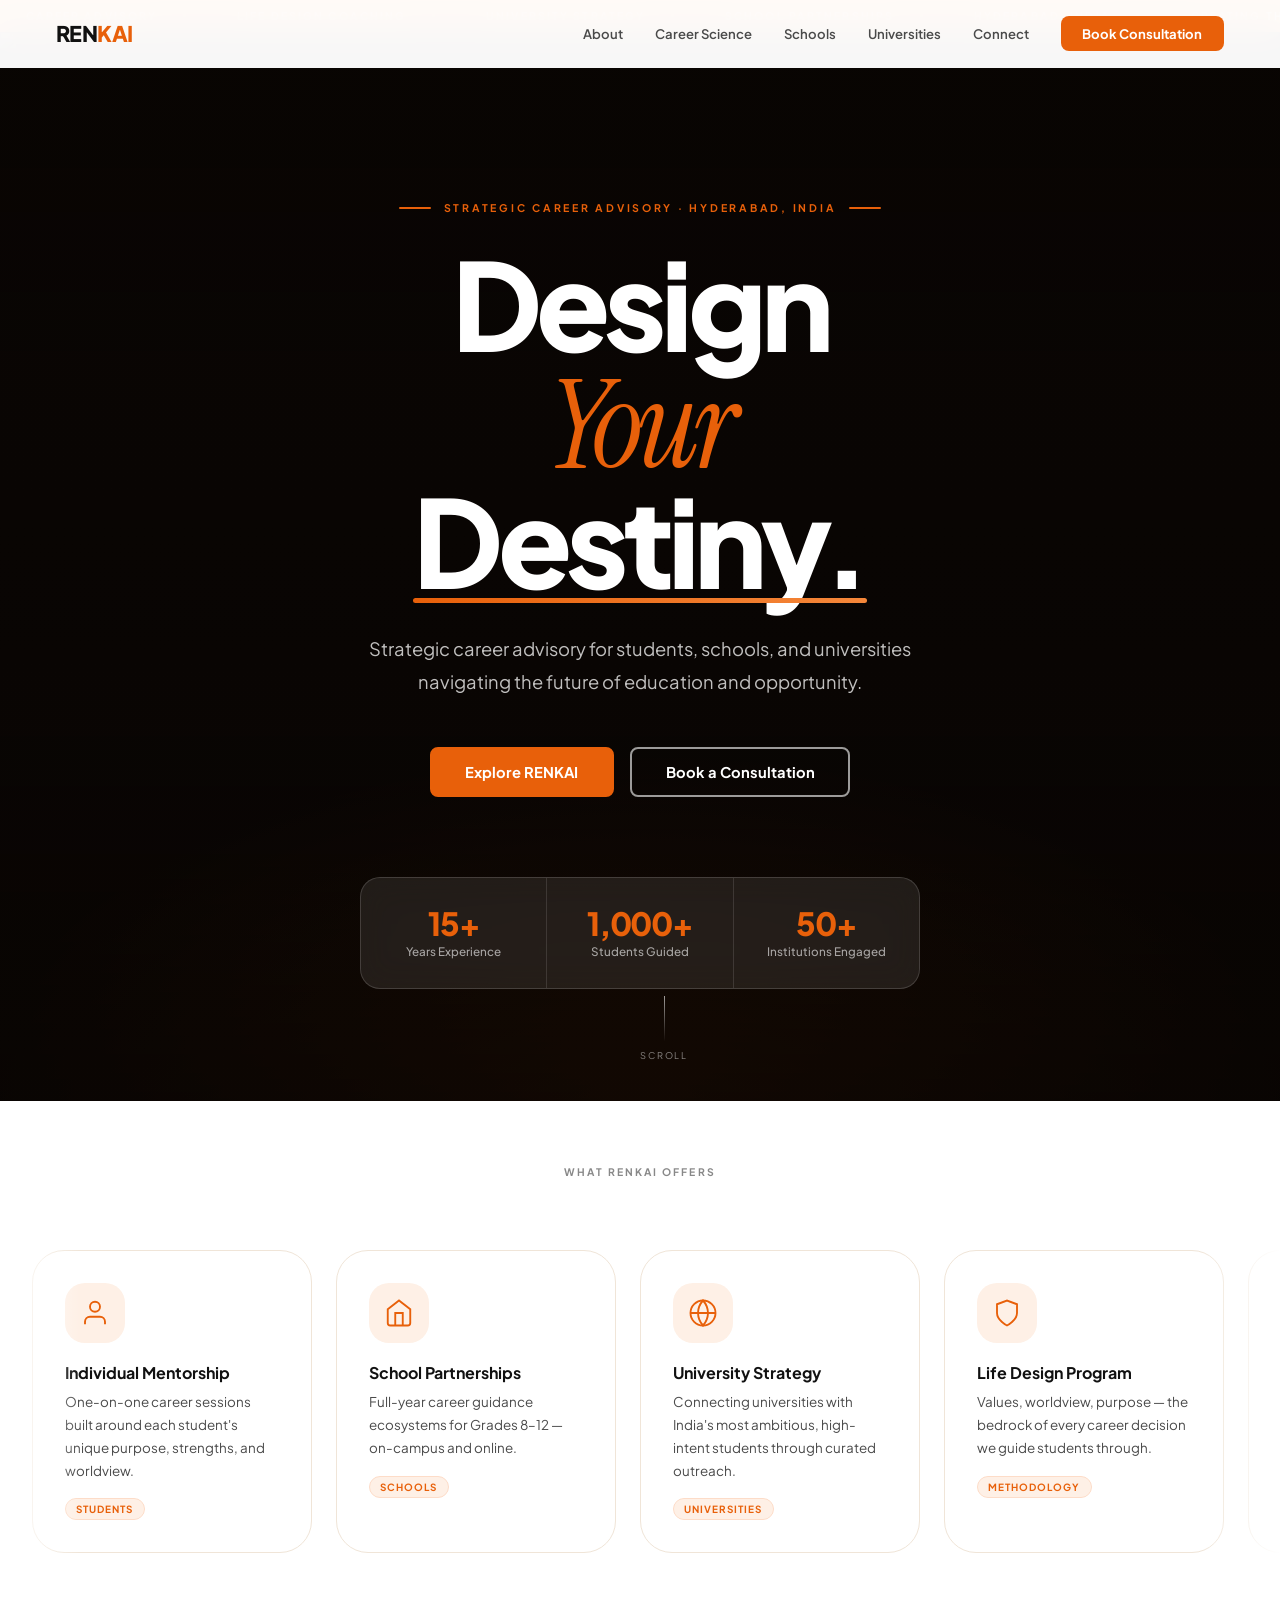
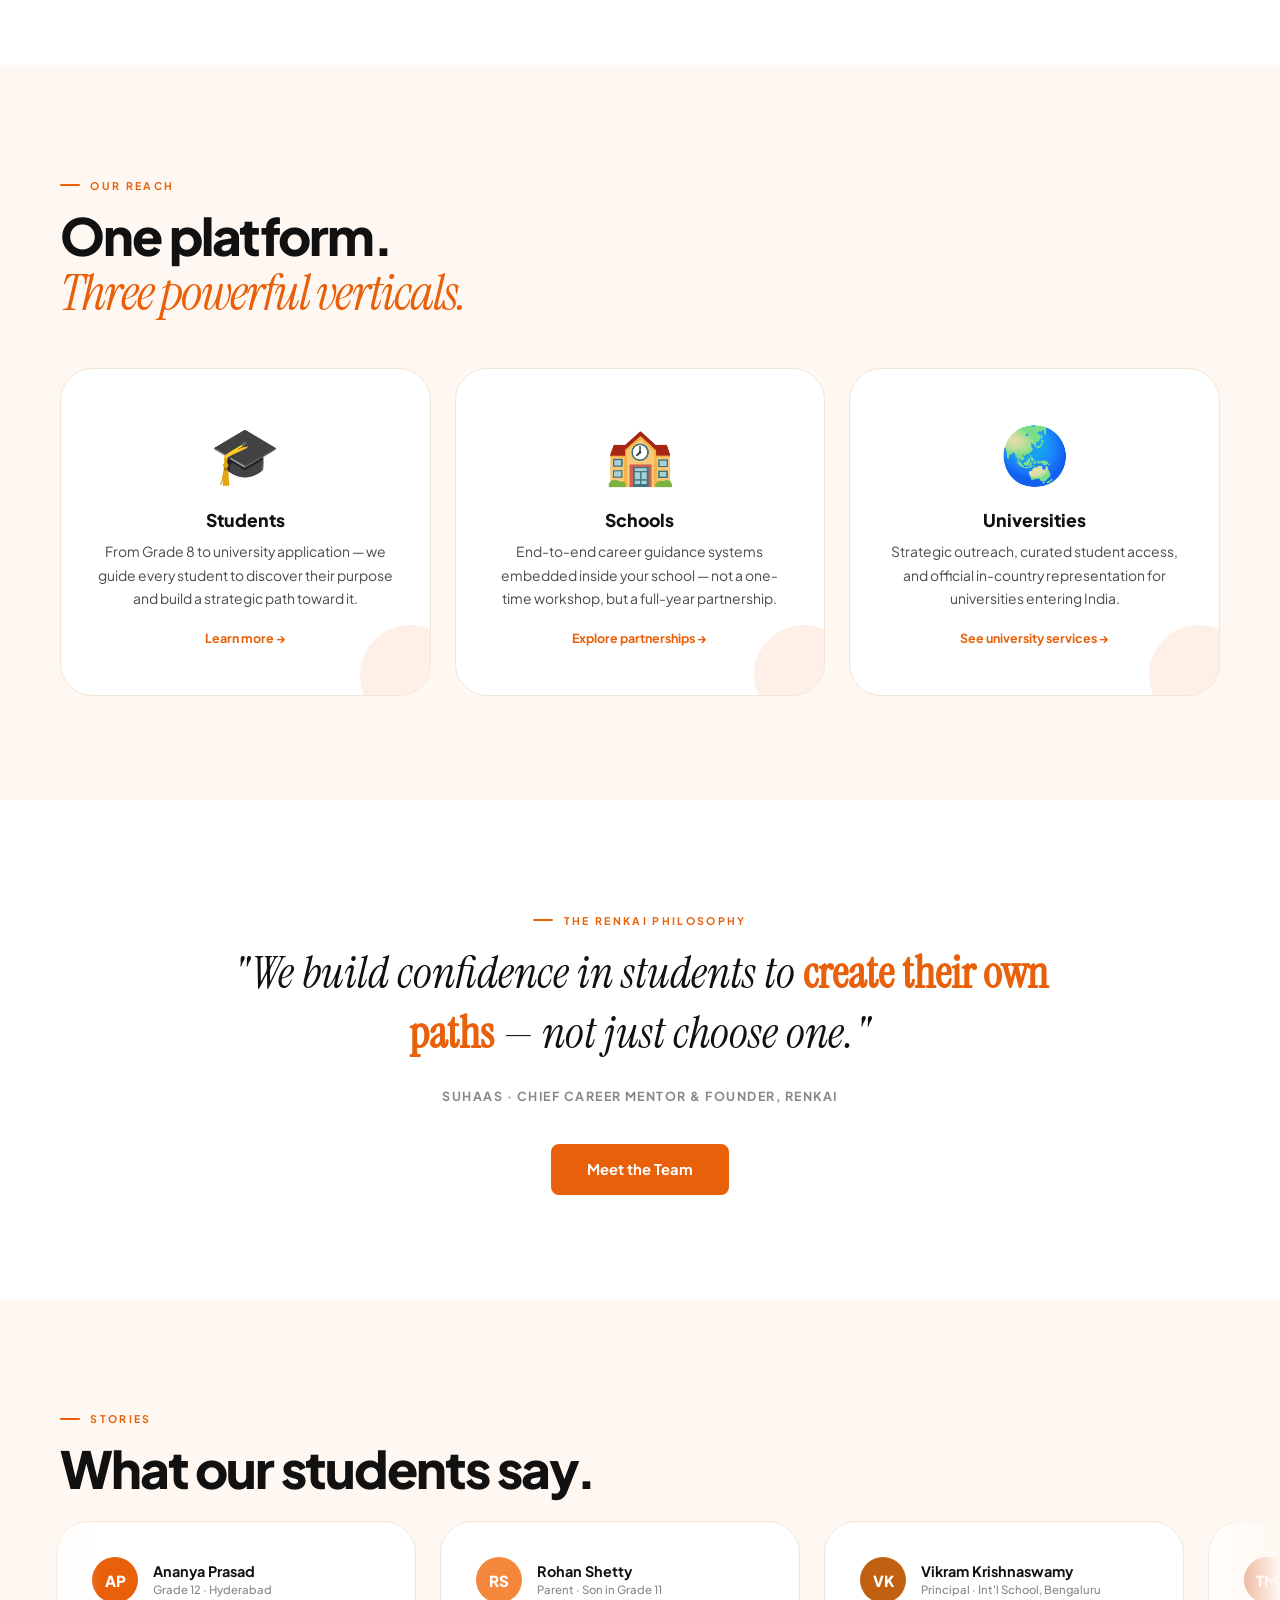
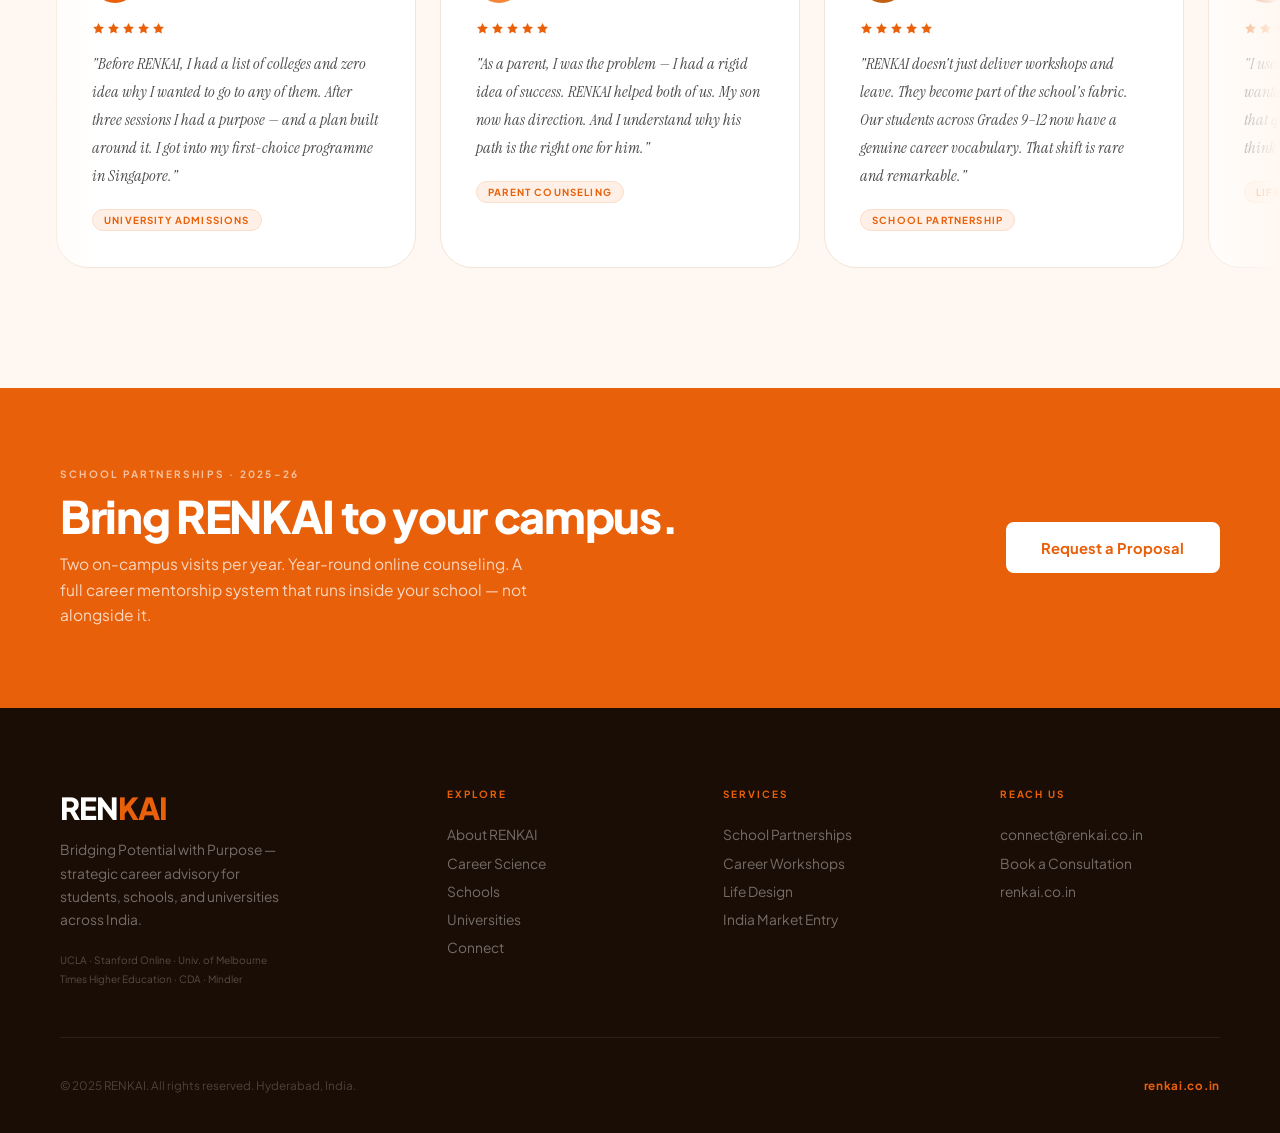
==== commit 57183cd7: "Change hero title and background to photo Updated the title and hero section styles in index.html. R" ====
--- a/index.html
+++ b/index.html
@@ -3,7 +3,7 @@
 <head>
 <meta charset="UTF-8">
 <meta name="viewport" content="width=device-width, initial-scale=1.0">
-<title>RENKAI — Bridging Potential with Purpose</title>
+<title>RENKAI — Design Your Destiny</title>
 <meta name="description" content="RENKAI is a premium strategic career advisory platform bridging potential with purpose for students, schools, and universities across India.">
 <link rel="preconnect" href="https://fonts.googleapis.com">
 <link rel="preconnect" href="https://fonts.gstatic.com" crossorigin>
@@ -11,35 +11,55 @@
 <link rel="stylesheet" href="shared.css">
 <style>
 /* ── HOME-ONLY STYLES ── */
-.hero{min-height:100vh;display:flex;align-items:center;justify-content:center;text-align:center;padding:10rem 3.5rem 7rem;position:relative;overflow:hidden;background:var(--white);}
-.hero-soft-glow{position:absolute;inset:0;pointer-events:none;background:radial-gradient(ellipse 75% 60% at 50% 25%,rgba(232,96,10,.06) 0%,transparent 68%),radial-gradient(ellipse 45% 38% at 80% 75%,rgba(245,135,58,.04) 0%,transparent 65%);}
-
-/* TORII GATE — large HD SVG background */
-.torii-gate-bg{position:absolute;bottom:0;left:50%;transform:translateX(-50%);width:min(820px,88vw);opacity:.055;pointer-events:none;z-index:0;}
+.hero{min-height:100vh;display:flex;align-items:center;justify-content:center;text-align:center;padding:10rem 3.5rem 7rem;position:relative;overflow:hidden;background:#0a0604;}
+
+/* REAL TORII GATE PHOTO BACKGROUND */
+.hero-photo{position:absolute;inset:0;z-index:0;}
+.hero-photo img{width:100%;height:100%;object-fit:cover;object-position:center 30%;display:block;}
+
+/* Multi-layer overlay — darkens photo so text is crisp, adds orange warmth at bottom */
+.hero-photo::after{
+  content:'';
+  position:absolute;inset:0;
+  background:
+    linear-gradient(to bottom,
+      rgba(8,4,2,.72) 0%,
+      rgba(8,4,2,.52) 35%,
+      rgba(8,4,2,.48) 55%,
+      rgba(8,4,2,.78) 100%
+    ),
+    radial-gradient(ellipse 80% 50% at 50% 100%, rgba(232,96,10,.18) 0%, transparent 65%);
+}
 
 .hero-inner{position:relative;z-index:1;max-width:940px;margin:0 auto;}
 .hero-ey{display:inline-flex;align-items:center;gap:.8rem;font-size:.66rem;font-weight:700;letter-spacing:.26em;text-transform:uppercase;color:var(--orange);margin-bottom:2rem;opacity:0;animation:hfu .8s .1s cubic-bezier(.16,1,.3,1) forwards;}
 .hero-ey::before,.hero-ey::after{content:'';display:block;width:32px;height:1.5px;background:var(--orange);border-radius:1px;}
-.hero-h1{font-size:clamp(3.5rem,9.5vw,9rem);font-weight:800;line-height:.94;letter-spacing:-.048em;color:var(--text);margin-bottom:.4rem;opacity:0;animation:hfu .8s .22s cubic-bezier(.16,1,.3,1) forwards;}
+
+/* Headline — white on photo */
+.hero-h1{font-size:clamp(3.5rem,9.5vw,9rem);font-weight:800;line-height:.94;letter-spacing:-.048em;color:#ffffff;margin-bottom:.4rem;opacity:0;animation:hfu .8s .22s cubic-bezier(.16,1,.3,1) forwards;}
 .hero-h1 .italic{font-family:var(--serif);font-weight:400;font-style:italic;color:var(--orange);}
 .hero-h1 .uw{position:relative;display:inline-block;}
 .hero-h1 .uw::after{content:'';position:absolute;bottom:-6px;left:0;height:5px;width:0;background:linear-gradient(90deg,var(--orange),var(--o2));border-radius:3px;animation:drawLine .9s 1.3s cubic-bezier(.16,1,.3,1) forwards;}
 @keyframes drawLine{to{width:100%;}}
-.hero-sub{font-size:clamp(1rem,1.8vw,1.15rem);color:var(--mid);line-height:1.8;max-width:560px;margin:2.2rem auto 3rem;opacity:0;animation:hfu .8s .42s cubic-bezier(.16,1,.3,1) forwards;}
+.hero-sub{font-size:clamp(1rem,1.8vw,1.15rem);color:rgba(255,255,255,.75);line-height:1.8;max-width:560px;margin:2.2rem auto 3rem;opacity:0;animation:hfu .8s .42s cubic-bezier(.16,1,.3,1) forwards;}
 .hero-ctas{display:flex;align-items:center;justify-content:center;gap:1rem;flex-wrap:wrap;opacity:0;animation:hfu .8s .56s cubic-bezier(.16,1,.3,1) forwards;}
 
-/* stat bar */
-.hero-stats{display:flex;align-items:stretch;margin:5rem auto 0;max-width:680px;border:1px solid var(--border);border-radius:var(--r);overflow:hidden;box-shadow:0 4px 24px rgba(232,96,10,.07);opacity:0;animation:hfu .8s .75s cubic-bezier(.16,1,.3,1) forwards;}
-.hs{flex:1;padding:1.8rem 1.5rem;text-align:center;border-right:1px solid var(--border);transition:background .25s;}
+/* Outline button reversed for dark hero */
+.hero-ctas .btn-o{color:#fff;border-color:rgba(255,255,255,.6);}
+.hero-ctas .btn-o:hover{background:rgba(255,255,255,.1);border-color:#fff;}
+
+/* stat bar — frosted glass on photo */
+.hero-stats{display:flex;align-items:stretch;margin:5rem auto 0;max-width:680px;border:1px solid rgba(255,255,255,.15);border-radius:var(--r);overflow:hidden;backdrop-filter:blur(16px);-webkit-backdrop-filter:blur(16px);background:rgba(255,255,255,.09);opacity:0;animation:hfu .8s .75s cubic-bezier(.16,1,.3,1) forwards;}
+.hs{flex:1;padding:1.8rem 1.5rem;text-align:center;border-right:1px solid rgba(255,255,255,.12);transition:background .25s;}
 .hs:last-child{border-right:none;}
-.hs:hover{background:var(--tint);}
+.hs:hover{background:rgba(255,255,255,.07);}
 .hs-n{font-size:2rem;font-weight:800;letter-spacing:-.04em;color:var(--orange);line-height:1;margin-bottom:.3rem;}
-.hs-l{font-size:.73rem;color:var(--soft);font-weight:500;}
+.hs-l{font-size:.73rem;color:rgba(255,255,255,.6);font-weight:500;}
 
 /* scroll hint */
 .scroll-hint{position:absolute;bottom:2.5rem;left:50%;transform:translateX(-50%);display:flex;flex-direction:column;align-items:center;gap:7px;opacity:0;animation:hfu .8s 1.1s ease forwards;}
-.sh-line{width:1px;height:46px;background:linear-gradient(to bottom,var(--orange),transparent);animation:shpulse 2.2s ease-in-out infinite;}
-.sh-txt{font-size:.58rem;letter-spacing:.2em;text-transform:uppercase;color:var(--soft);}
+.sh-line{width:1px;height:46px;background:linear-gradient(to bottom,rgba(255,255,255,.6),transparent);animation:shpulse 2.2s ease-in-out infinite;}
+.sh-txt{font-size:.58rem;letter-spacing:.2em;text-transform:uppercase;color:rgba(255,255,255,.5);}
 @keyframes hfu{from{opacity:0;transform:translateY(22px);}to{opacity:1;transform:translateY(0);}}
 @keyframes shpulse{0%,100%{opacity:.3}50%{opacity:1}}
 
@@ -91,52 +111,18 @@
 
 <!-- ══ HERO ══ -->
 <section class="hero">
-  <div class="hero-soft-glow"></div>
-
-  <!-- HD Torii Gate SVG -->
-  <svg class="torii-gate-bg" viewBox="0 0 800 600" xmlns="http://www.w3.org/2000/svg" aria-hidden="true">
-    <!-- Ground -->
-    <rect x="0" y="570" width="800" height="30" fill="#E8600A"/>
-    <!-- Steps -->
-    <rect x="320" y="548" width="160" height="22" rx="2" fill="#E8600A" opacity=".7"/>
-    <rect x="340" y="532" width="120" height="16" rx="2" fill="#E8600A" opacity=".5"/>
-    <!-- Left pillar -->
-    <rect x="140" y="60" width="52" height="490" rx="6" fill="#E8600A"/>
-    <rect x="132" y="60" width="68" height="28" rx="4" fill="#E8600A"/>
-    <!-- Right pillar -->
-    <rect x="608" y="60" width="52" height="490" rx="6" fill="#E8600A"/>
-    <rect x="600" y="60" width="68" height="28" rx="4" fill="#E8600A"/>
-    <!-- Top beam (kasagi) — thick curved top -->
-    <path d="M80 120 Q400 60 720 120 L720 155 Q400 95 80 155 Z" fill="#E8600A"/>
-    <!-- Top beam cap overhang -->
-    <path d="M72 115 Q400 52 728 115 L728 128 Q400 64 72 128 Z" fill="#E8600A" opacity=".6"/>
-    <!-- Second beam (nuki) -->
-    <rect x="148" y="235" width="504" height="36" rx="4" fill="#E8600A"/>
-    <!-- Beam end caps -->
-    <rect x="128" y="233" width="24" height="40" rx="3" fill="#E8600A" opacity=".7"/>
-    <rect x="648" y="233" width="24" height="40" rx="3" fill="#E8600A" opacity=".7"/>
-    <!-- Diagonal braces -->
-    <line x1="192" y1="271" x2="164" y2="340" stroke="#E8600A" stroke-width="14" stroke-linecap="round"/>
-    <line x1="608" y1="271" x2="636" y2="340" stroke="#E8600A" stroke-width="14" stroke-linecap="round"/>
-    <!-- Inner subtle torii details -->
-    <rect x="160" y="88" width="14" height="142" rx="3" fill="#E8600A" opacity=".3"/>
-    <rect x="626" y="88" width="14" height="142" rx="3" fill="#E8600A" opacity=".3"/>
-    <!-- Shimagi (top crosspiece detail) -->
-    <rect x="100" y="140" width="600" height="18" rx="3" fill="#E8600A" opacity=".4"/>
-    <!-- Path stones -->
-    <ellipse cx="400" cy="580" rx="30" ry="8" fill="#E8600A" opacity=".3"/>
-    <ellipse cx="340" cy="590" rx="20" ry="6" fill="#E8600A" opacity=".2"/>
-    <ellipse cx="460" cy="590" rx="20" ry="6" fill="#E8600A" opacity=".2"/>
-    <ellipse cx="280" cy="595" rx="14" ry="5" fill="#E8600A" opacity=".15"/>
-    <ellipse cx="520" cy="595" rx="14" ry="5" fill="#E8600A" opacity=".15"/>
-  </svg>
+
+  <!-- REAL TORII GATE PHOTO -->
+  <div class="hero-photo">
+    <img src="assets/images/toriigate-hero.jpg" alt="Torii gate — RENKAI" loading="eager" fetchpriority="high">
+  </div>
 
   <div class="hero-inner">
     <p class="hero-ey">Strategic Career Advisory · Hyderabad, India</p>
     <h1 class="hero-h1">
-      Bridging<br>
-      <span class="italic">Potential</span><br>
-      with <span class="uw">Purpose.</span>
+      Design<br>
+      <span class="italic">Your</span><br>
+      <span class="uw">Destiny.</span>
     </h1>
     <p class="hero-sub">Strategic career advisory for students, schools, and universities navigating the future of education and opportunity.</p>
     <div class="hero-ctas">
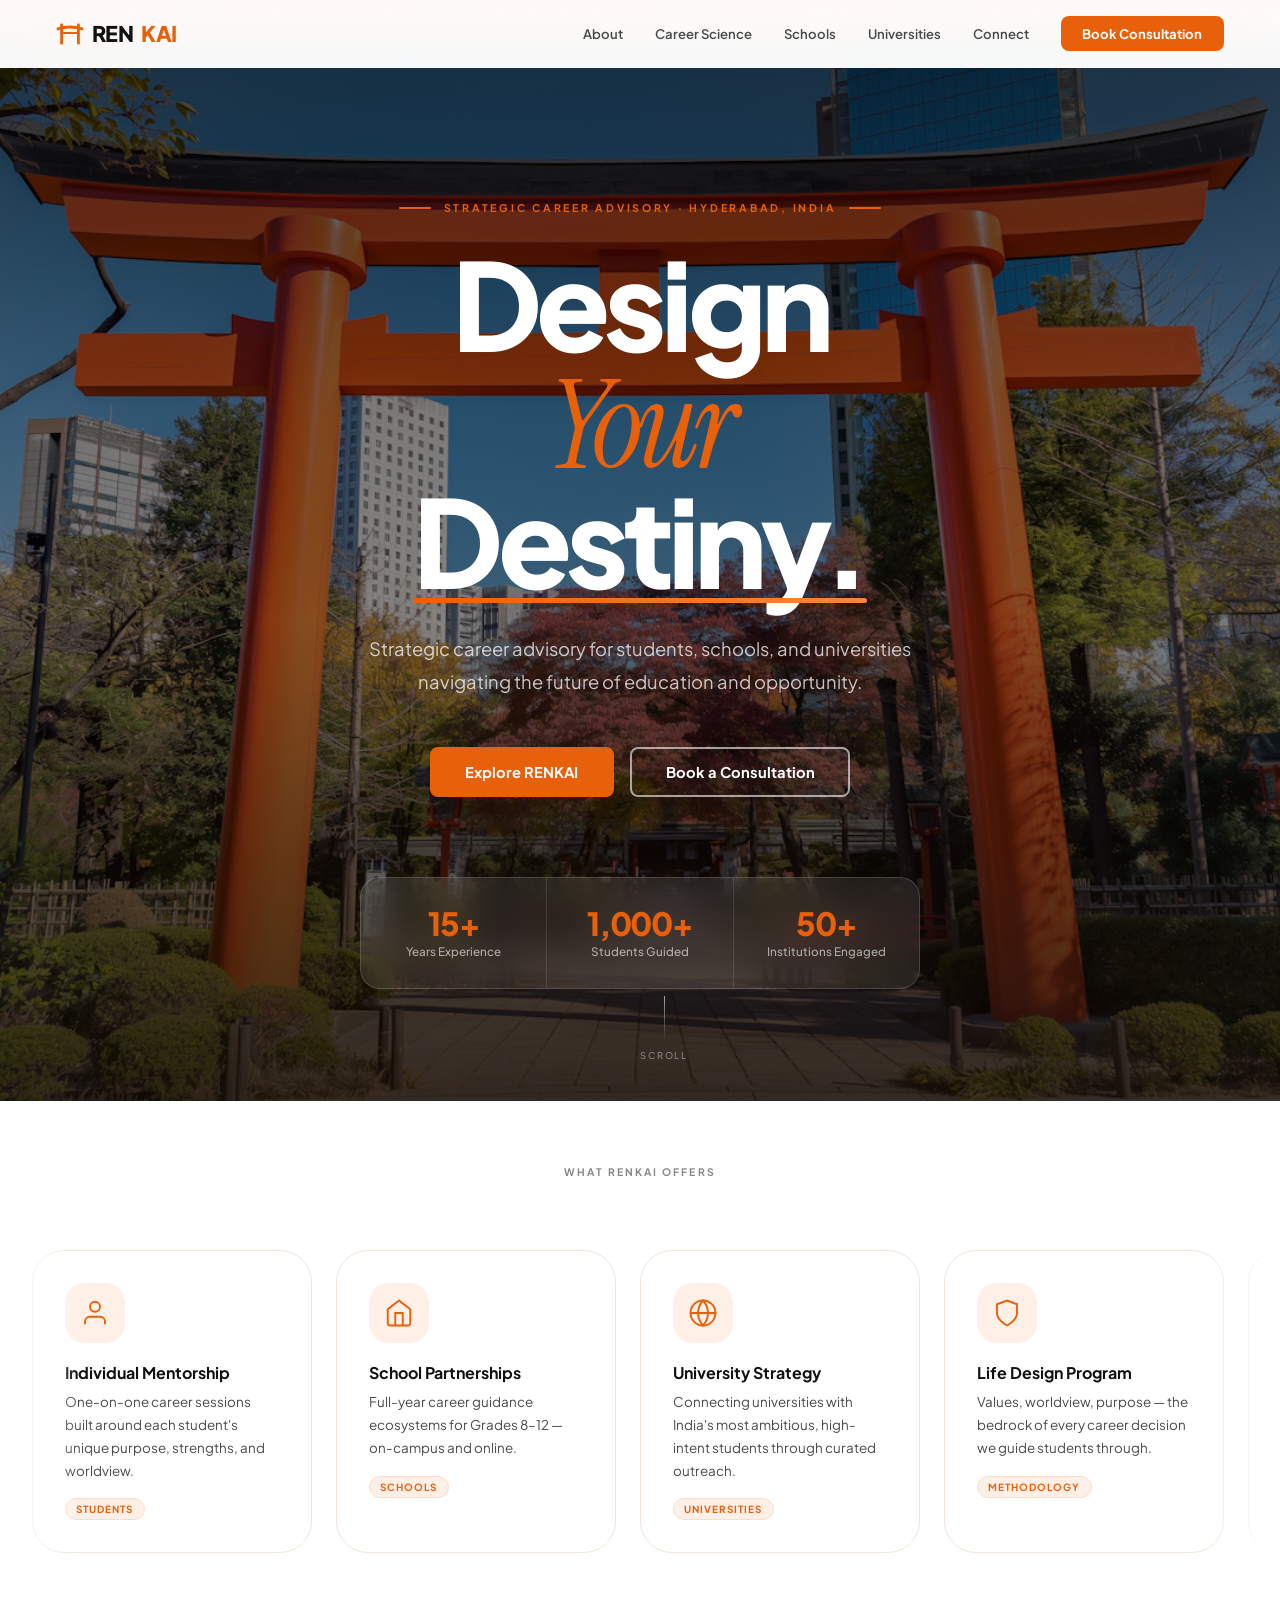
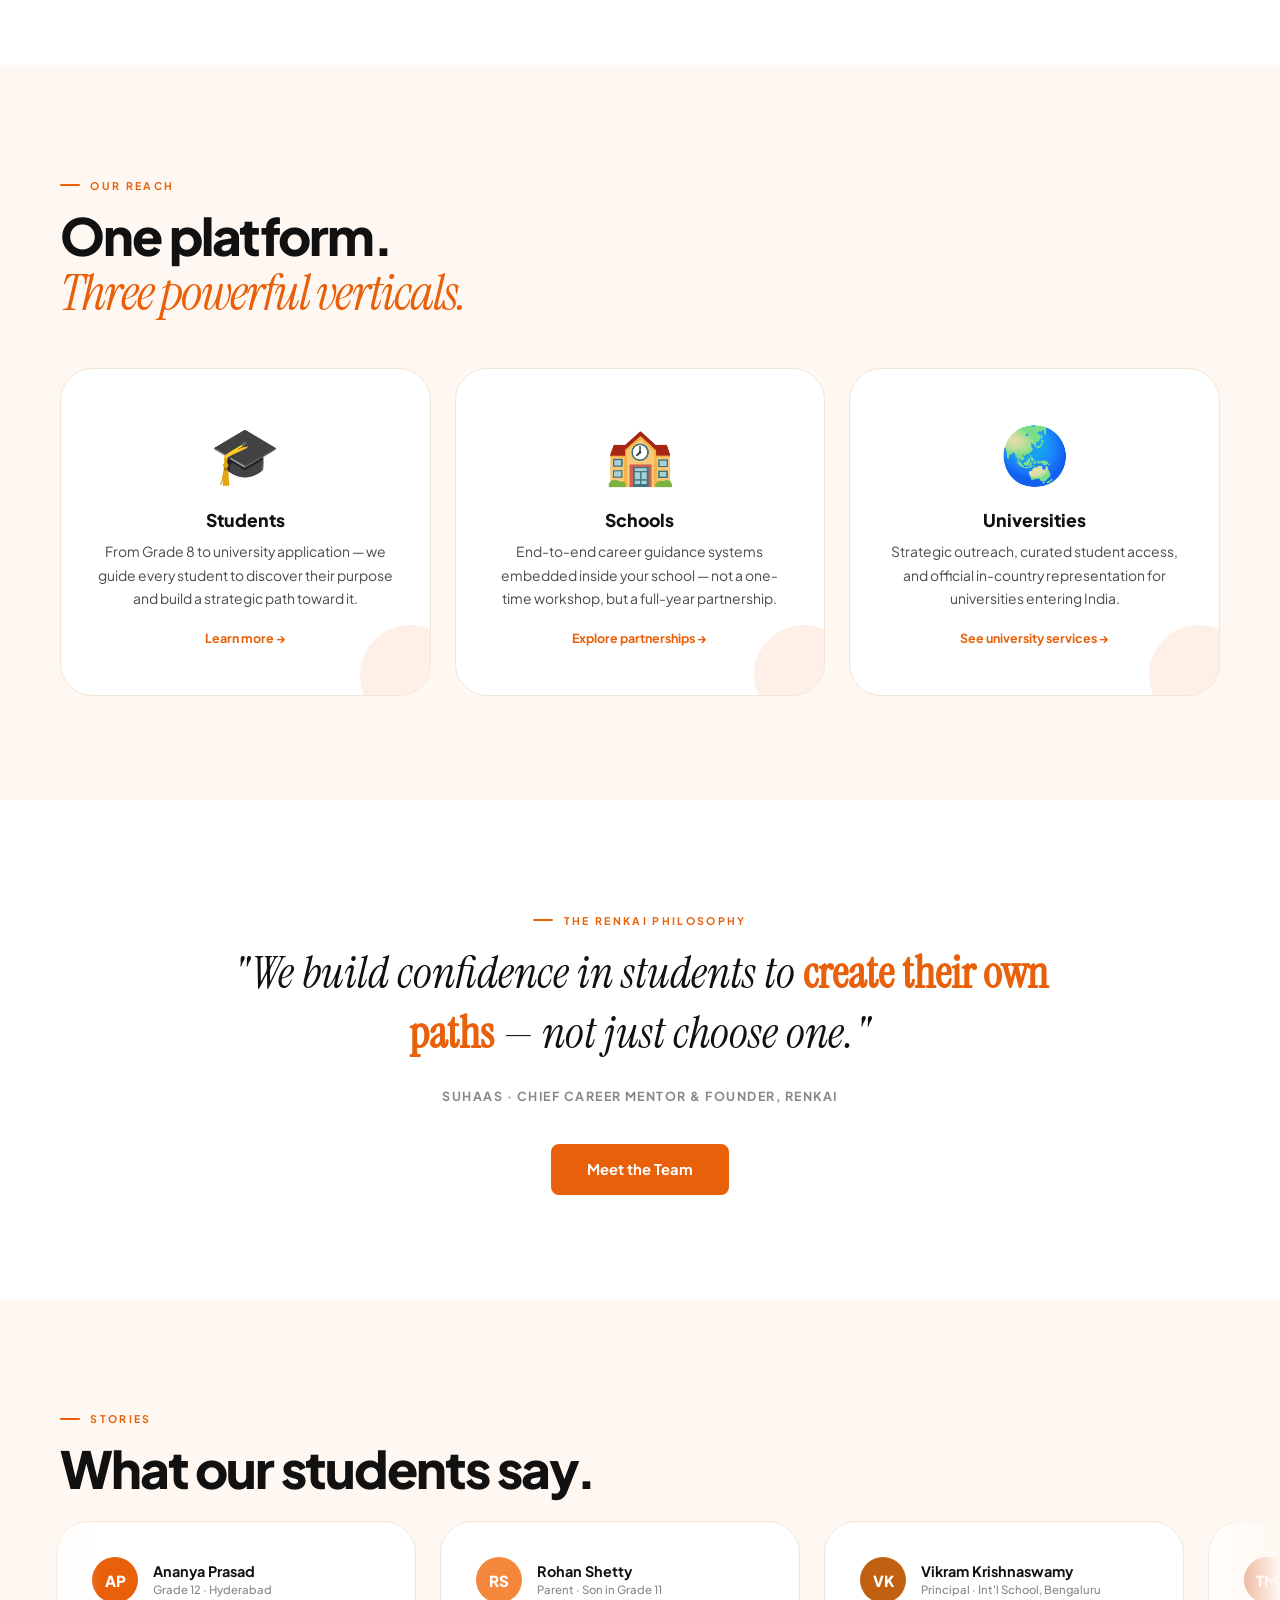
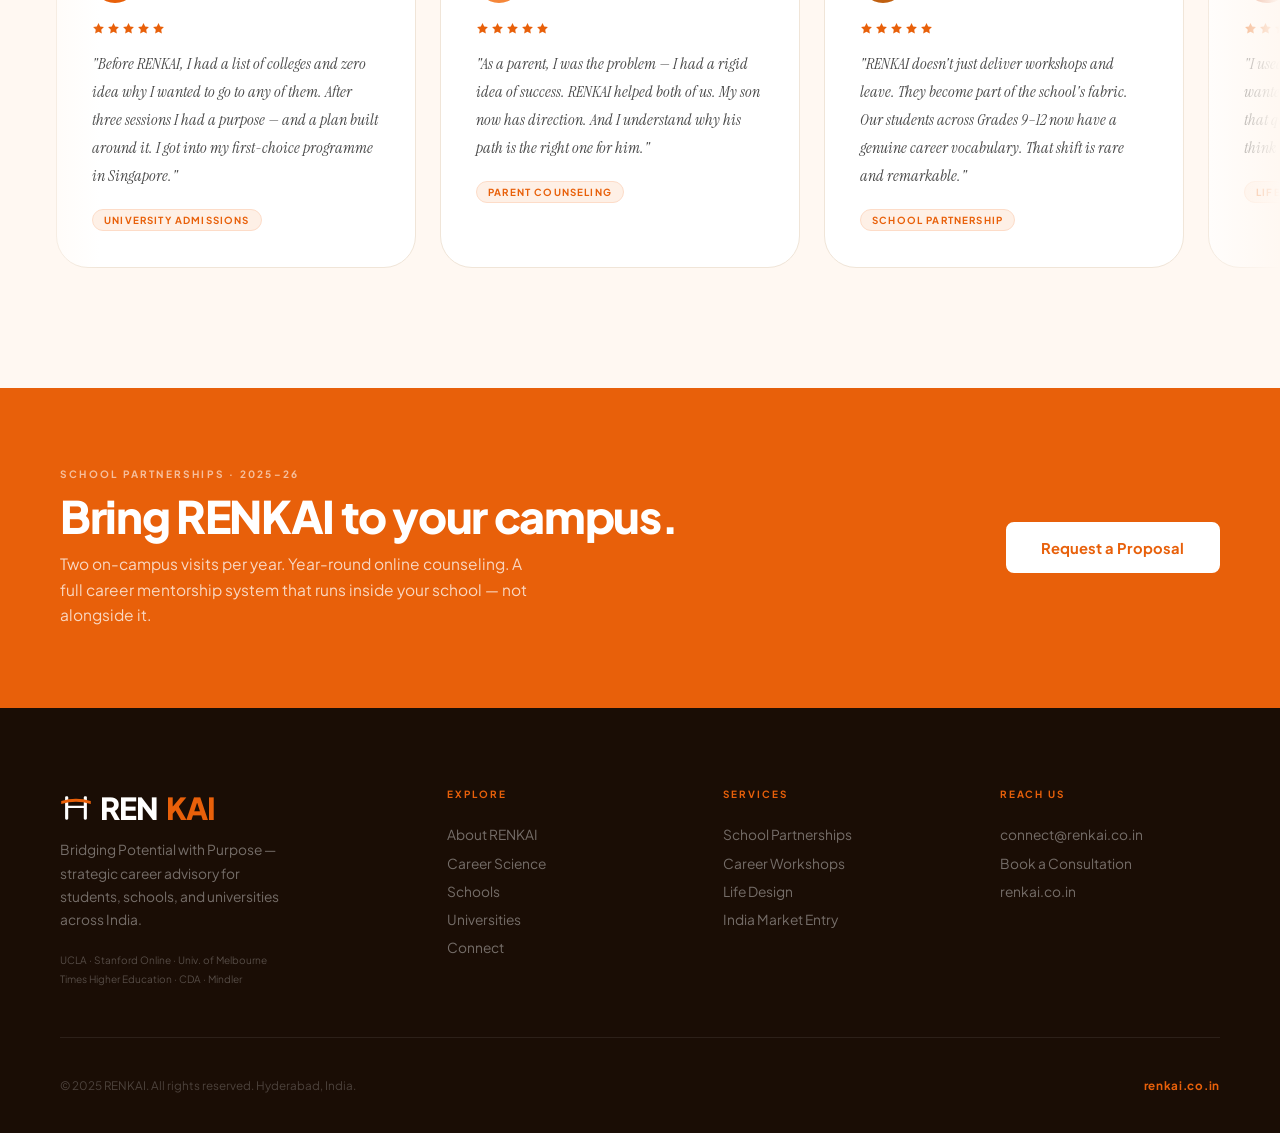
==== commit 072bde7a: "Add files via upload" ====
--- a/index.html
+++ b/index.html
@@ -106,15 +106,15 @@
 
 <!-- NAV -->
 <div class="ticker" aria-hidden="true"><div class="ticker-track"><div class="ti">Career Advisory <span class="td"></span></div><div class="ti">Life Design Coaching <span class="td"></span></div><div class="ti">University Strategy <span class="td"></span></div><div class="ti">School Partnerships <span class="td"></span></div><div class="ti">Hyderabad, India <span class="td"></span></div><div class="ti">Creating Thought Leaders <span class="td"></span></div><div class="ti">Grades 8–12 <span class="td"></span></div><div class="ti">renkai.co.in <span class="td"></span></div><div class="ti">Career Advisory <span class="td"></span></div><div class="ti">Life Design Coaching <span class="td"></span></div><div class="ti">University Strategy <span class="td"></span></div><div class="ti">School Partnerships <span class="td"></span></div><div class="ti">Hyderabad, India <span class="td"></span></div><div class="ti">Creating Thought Leaders <span class="td"></span></div><div class="ti">Grades 8–12 <span class="td"></span></div><div class="ti">renkai.co.in <span class="td"></span></div></div></div>
-<nav id="nav"><a class="nav-logo" href="index.html">REN<span class="k">KAI</span></a><div class="nav-links"><a href="about.html">About</a><a href="career-science.html">Career Science</a><a href="schools.html">Schools</a><a href="universities.html">Universities</a><a href="connect.html">Connect</a><a href="connect.html" class="nav-cta">Book Consultation</a></div><button class="hamburger" id="burger"><span></span><span></span><span></span></button></nav>
+<nav id="nav"><a class="nav-logo" href="index.html"><svg class="torii-icon" viewBox="0 0 40 36" xmlns="http://www.w3.org/2000/svg" aria-hidden="true"><rect x="6" y="3" width="4" height="30" rx="1.5" fill="#E8600A"/><rect x="30" y="3" width="4" height="30" rx="1.5" fill="#E8600A"/><path d="M1 9 Q20 3 39 9 L39 13 Q20 7 1 13 Z" fill="#E8600A"/><rect x="8" y="15" width="24" height="3" rx="1" fill="#E8600A"/></svg>REN<span class="k">KAI</span></a><div class="nav-links"><a href="about.html">About</a><a href="career-science.html">Career Science</a><a href="schools.html">Schools</a><a href="universities.html">Universities</a><a href="connect.html">Connect</a><a href="connect.html" class="nav-cta">Book Consultation</a></div><button class="hamburger" id="burger"><span></span><span></span><span></span></button></nav>
 <div class="mob" id="mob"><button class="mob-x" id="mobX">&#x2715;</button><a href="about.html">About</a><a href="career-science.html">Career Science</a><a href="schools.html">Schools</a><a href="universities.html">Universities</a><a href="connect.html">Connect</a><a href="connect.html" class="btn btn-f">Book Consultation</a></div>
 
 <!-- ══ HERO ══ -->
 <section class="hero">
 
-  <!-- REAL TORII GATE PHOTO -->
+  <!-- REAL TORII GATE PHOTO — path matches your GitHub folder 'assests' -->
   <div class="hero-photo">
-    <img src="assets/images/toriigate-hero.jpg" alt="Torii gate — RENKAI" loading="eager" fetchpriority="high">
+    <img src="assests/toriigate-hero.jpg" alt="Torii gate — RENKAI" loading="eager" fetchpriority="high">
   </div>
 
   <div class="hero-inner">
@@ -238,7 +238,7 @@
 </div>
 
 <!-- FOOTER -->
-<footer><div class="foot-wrap"><div class="foot-top"><div><span class="flogo">REN<span class="k">KAI</span></span><p class="ftag">Bridging Potential with Purpose — strategic career advisory for students, schools, and universities across India.</p><p class="fcerts">UCLA · Stanford Online · Univ. of Melbourne<br>Times Higher Education · CDA · Mindler</p></div><div class="fcol"><div class="fch">Explore</div><a href="about.html">About RENKAI</a><a href="career-science.html">Career Science</a><a href="schools.html">Schools</a><a href="universities.html">Universities</a><a href="connect.html">Connect</a></div><div class="fcol"><div class="fch">Services</div><a href="schools.html">School Partnerships</a><a href="schools.html">Career Workshops</a><a href="career-science.html">Life Design</a><a href="universities.html">India Market Entry</a></div><div class="fcol"><div class="fch">Reach Us</div><a href="mailto:connect@renkai.co.in">connect@renkai.co.in</a><a href="connect.html">Book a Consultation</a><a href="https://renkai.co.in">renkai.co.in</a></div></div><div class="foot-bot"><span class="fcopy">© 2025 RENKAI. All rights reserved. Hyderabad, India.</span><span class="fdomain">renkai.co.in</span></div></div></footer>
+<footer><div class="foot-wrap"><div class="foot-top"><div><span class="flogo"><svg class="torii-icon" viewBox="0 0 40 36" xmlns="http://www.w3.org/2000/svg" aria-hidden="true"><rect x="6" y="3" width="4" height="30" rx="1.5" fill="#fff"/><rect x="30" y="3" width="4" height="30" rx="1.5" fill="#fff"/><path d="M1 9 Q20 3 39 9 L39 13 Q20 7 1 13 Z" fill="#E8600A"/><rect x="8" y="15" width="24" height="3" rx="1" fill="#fff"/></svg> REN<span class="k">KAI</span></span><p class="ftag">Bridging Potential with Purpose — strategic career advisory for students, schools, and universities across India.</p><p class="fcerts">UCLA · Stanford Online · Univ. of Melbourne<br>Times Higher Education · CDA · Mindler</p></div><div class="fcol"><div class="fch">Explore</div><a href="about.html">About RENKAI</a><a href="career-science.html">Career Science</a><a href="schools.html">Schools</a><a href="universities.html">Universities</a><a href="connect.html">Connect</a></div><div class="fcol"><div class="fch">Services</div><a href="schools.html">School Partnerships</a><a href="schools.html">Career Workshops</a><a href="career-science.html">Life Design</a><a href="universities.html">India Market Entry</a></div><div class="fcol"><div class="fch">Reach Us</div><a href="mailto:connect@renkai.co.in">connect@renkai.co.in</a><a href="connect.html">Book a Consultation</a><a href="https://renkai.co.in">renkai.co.in</a></div></div><div class="foot-bot"><span class="fcopy">© 2025 RENKAI. All rights reserved. Hyderabad, India.</span><span class="fdomain">renkai.co.in</span></div></div></footer>
 
 <script src="shared.js"></script>
 </body>
--- a/shared.css
+++ b/shared.css
@@ -41,8 +41,9 @@
 /* ── NAV ── */
 nav{position:fixed;top:0;left:0;right:0;z-index:900;height:68px;display:flex;align-items:center;justify-content:space-between;padding:0 3.5rem;background:rgba(255,255,255,.97);border-bottom:1px solid transparent;transition:border-color .3s,box-shadow .3s;backdrop-filter:blur(16px);}
 nav.up{border-color:var(--border);box-shadow:0 2px 20px rgba(232,96,10,.07);}
-.nav-logo{font-size:1.35rem;font-weight:800;letter-spacing:-.025em;color:var(--text);}
+.nav-logo{font-size:1.35rem;font-weight:800;letter-spacing:-.025em;color:var(--text);display:flex;align-items:center;gap:.5rem;}
 .nav-logo .k{color:var(--orange);}
+.torii-icon{width:28px;height:26px;flex-shrink:0;}
 .nav-links{display:flex;align-items:center;gap:2rem;}
 .nav-links a{font-size:.82rem;font-weight:600;color:var(--mid);position:relative;transition:color .2s;padding:.3rem 0;}
 .nav-links a::after{content:'';position:absolute;bottom:0;left:0;height:2px;width:0;background:var(--orange);border-radius:1px;transition:width .25s;}
@@ -213,7 +214,7 @@
 footer{background:#1A0D05;padding:5rem 3.5rem 2.5rem;}
 .foot-wrap{max-width:var(--max);margin:0 auto;}
 .foot-top{display:grid;grid-template-columns:1.5fr 1fr 1fr 1fr;gap:3.5rem;padding-bottom:3rem;border-bottom:1px solid rgba(255,255,255,.08);margin-bottom:2.5rem;}
-.flogo{font-size:1.9rem;font-weight:800;letter-spacing:-.03em;color:#fff;display:block;margin-bottom:.7rem;}
+.flogo{font-size:1.9rem;font-weight:800;letter-spacing:-.03em;color:#fff;display:flex;align-items:center;gap:.5rem;margin-bottom:.7rem;}.flogo .torii-icon{width:32px;height:28px;flex-shrink:0;}
 .flogo .k{color:var(--orange);}
 .ftag{font-size:.86rem;color:rgba(255,255,255,.4);line-height:1.7;max-width:230px;margin-bottom:1.2rem;}
 .fcerts{font-size:.63rem;color:rgba(255,255,255,.26);line-height:1.9;}
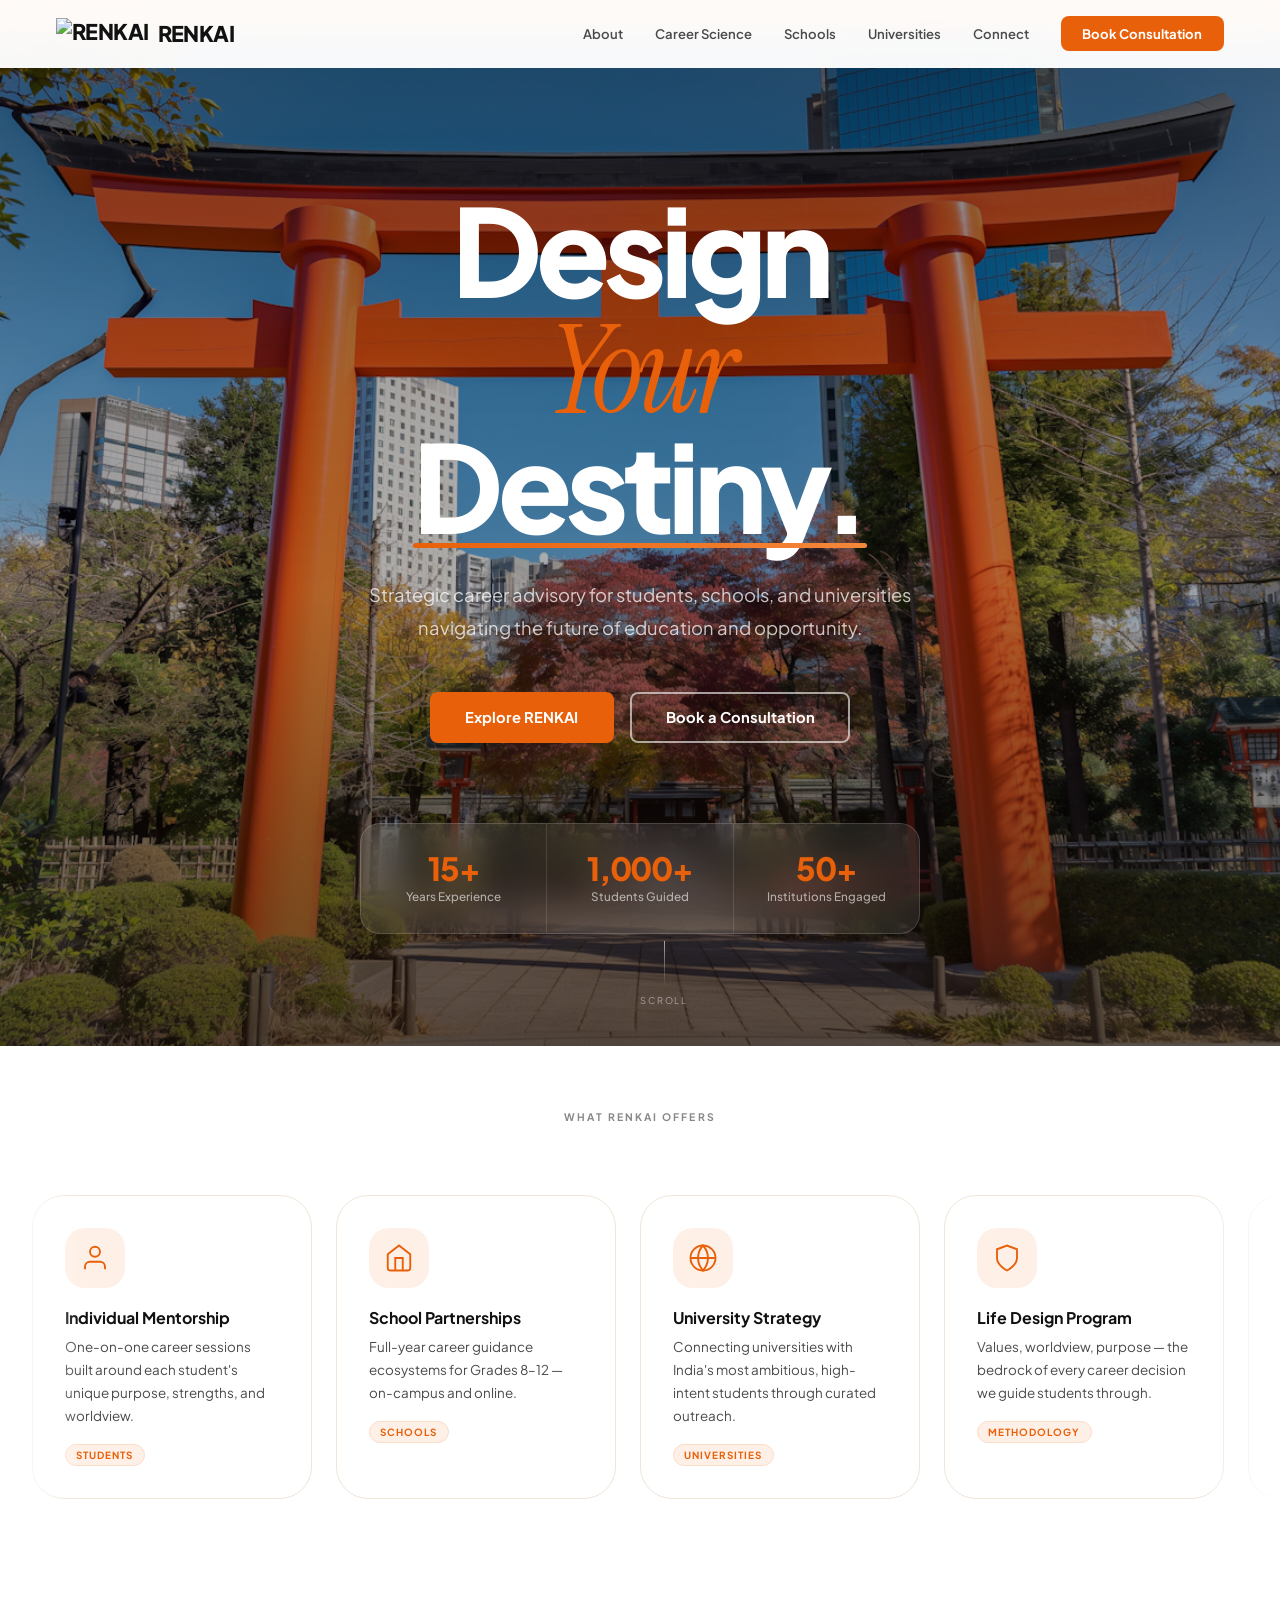
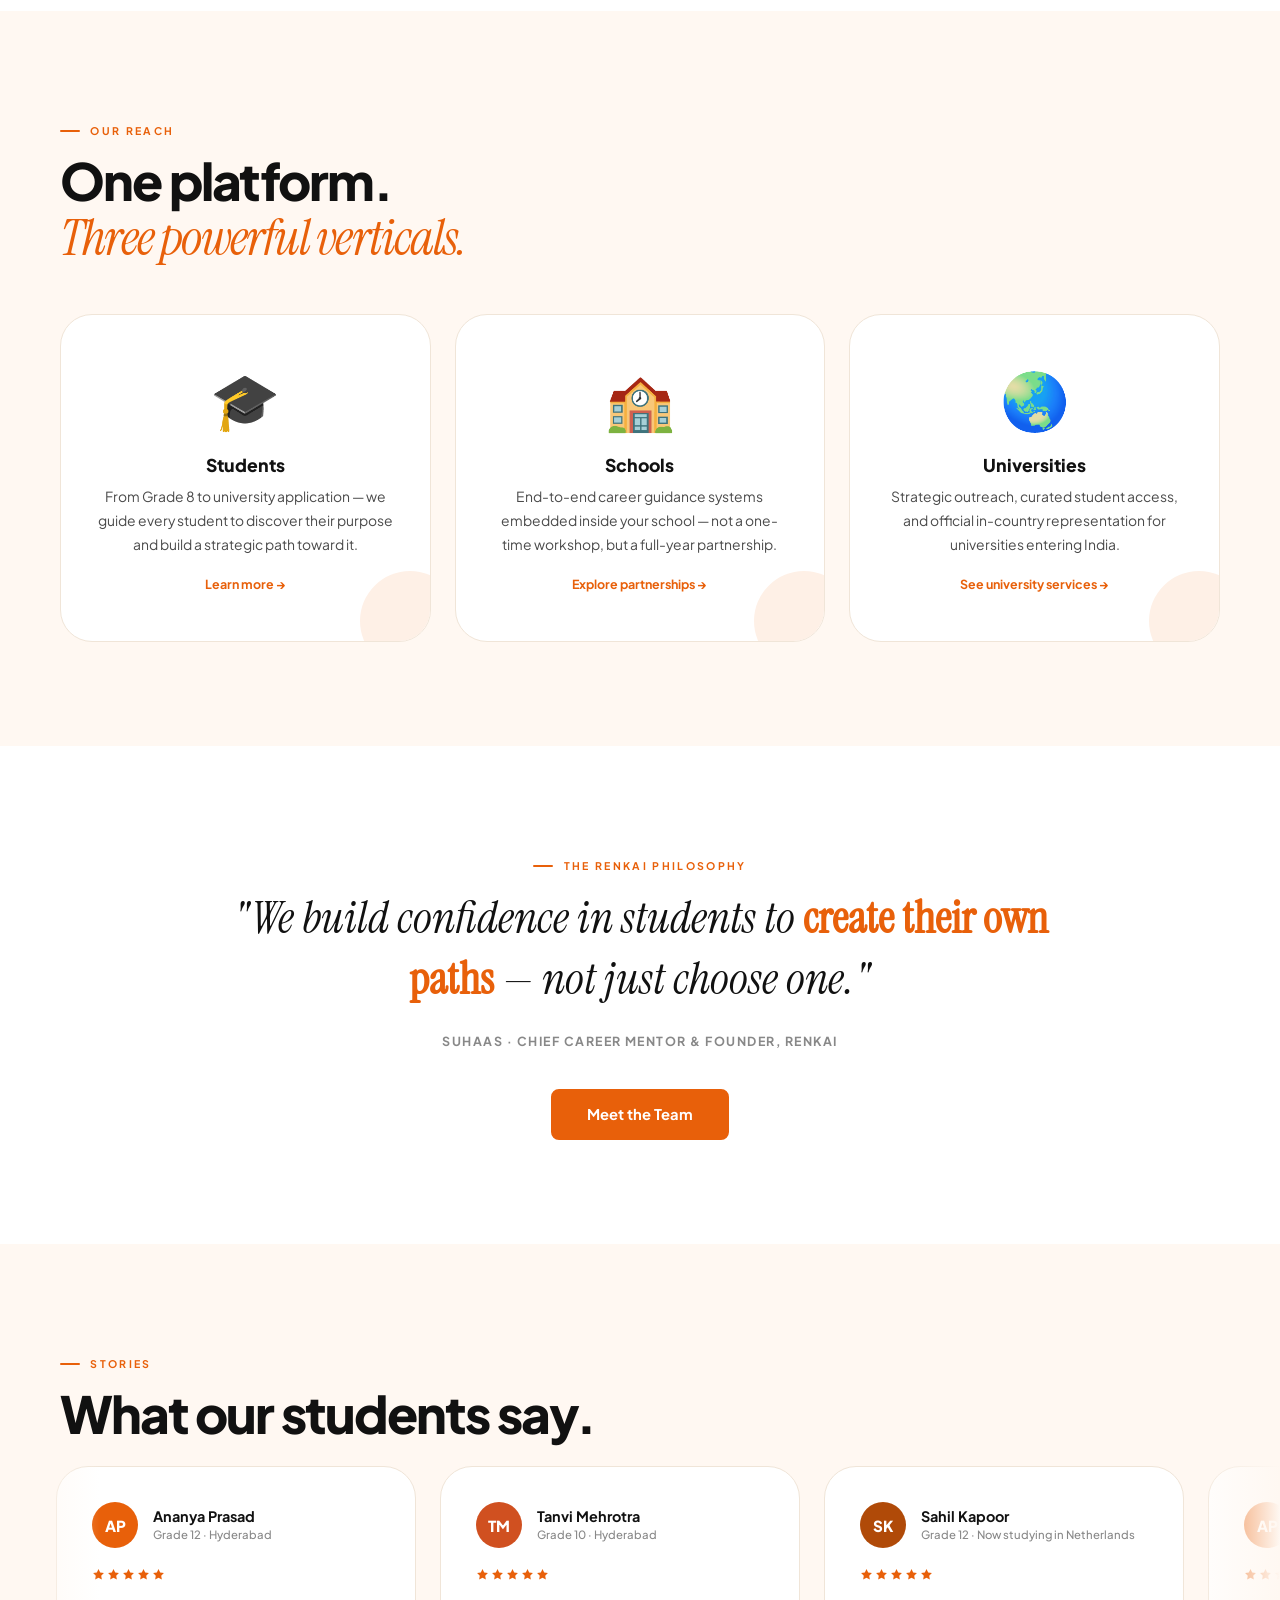
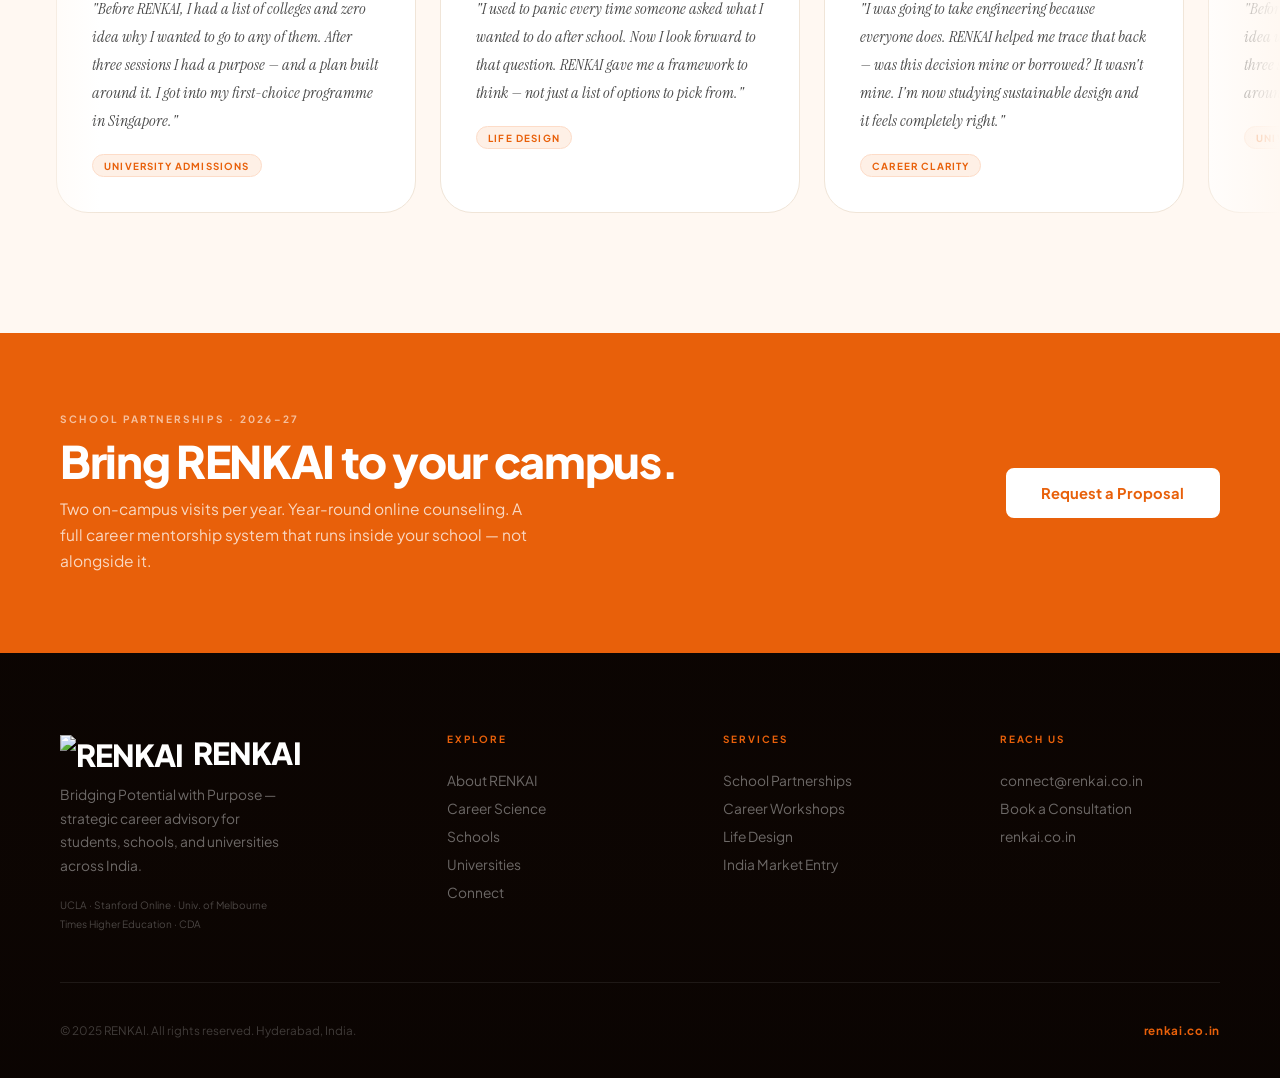
==== commit 9dffa4ea: "Add files via upload" ====
--- a/index.html
+++ b/index.html
@@ -23,12 +23,12 @@
   position:absolute;inset:0;
   background:
     linear-gradient(to bottom,
-      rgba(8,4,2,.72) 0%,
-      rgba(8,4,2,.52) 35%,
-      rgba(8,4,2,.48) 55%,
-      rgba(8,4,2,.78) 100%
+      rgba(8,4,2,.55) 0%,
+      rgba(8,4,2,.35) 35%,
+      rgba(8,4,2,.30) 55%,
+      rgba(8,4,2,.62) 100%
     ),
-    radial-gradient(ellipse 80% 50% at 50% 100%, rgba(232,96,10,.18) 0%, transparent 65%);
+    radial-gradient(ellipse 80% 50% at 50% 100%, rgba(232,96,10,.15) 0%, transparent 65%);
 }
 
 .hero-inner{position:relative;z-index:1;max-width:940px;margin:0 auto;}
@@ -106,7 +106,7 @@
 
 <!-- NAV -->
 <div class="ticker" aria-hidden="true"><div class="ticker-track"><div class="ti">Career Advisory <span class="td"></span></div><div class="ti">Life Design Coaching <span class="td"></span></div><div class="ti">University Strategy <span class="td"></span></div><div class="ti">School Partnerships <span class="td"></span></div><div class="ti">Hyderabad, India <span class="td"></span></div><div class="ti">Creating Thought Leaders <span class="td"></span></div><div class="ti">Grades 8–12 <span class="td"></span></div><div class="ti">renkai.co.in <span class="td"></span></div><div class="ti">Career Advisory <span class="td"></span></div><div class="ti">Life Design Coaching <span class="td"></span></div><div class="ti">University Strategy <span class="td"></span></div><div class="ti">School Partnerships <span class="td"></span></div><div class="ti">Hyderabad, India <span class="td"></span></div><div class="ti">Creating Thought Leaders <span class="td"></span></div><div class="ti">Grades 8–12 <span class="td"></span></div><div class="ti">renkai.co.in <span class="td"></span></div></div></div>
-<nav id="nav"><a class="nav-logo" href="index.html"><svg class="torii-icon" viewBox="0 0 40 36" xmlns="http://www.w3.org/2000/svg" aria-hidden="true"><rect x="6" y="3" width="4" height="30" rx="1.5" fill="#E8600A"/><rect x="30" y="3" width="4" height="30" rx="1.5" fill="#E8600A"/><path d="M1 9 Q20 3 39 9 L39 13 Q20 7 1 13 Z" fill="#E8600A"/><rect x="8" y="15" width="24" height="3" rx="1" fill="#E8600A"/></svg>REN<span class="k">KAI</span></a><div class="nav-links"><a href="about.html">About</a><a href="career-science.html">Career Science</a><a href="schools.html">Schools</a><a href="universities.html">Universities</a><a href="connect.html">Connect</a><a href="connect.html" class="nav-cta">Book Consultation</a></div><button class="hamburger" id="burger"><span></span><span></span><span></span></button></nav>
+<nav id="nav"><a class="nav-logo" href="index.html"><img class="nav-logo-img" src="assests/Renkai_HD_Logo.png" alt="RENKAI">RENKAI</a><div class="nav-links"><a href="about.html">About</a><a href="career-science.html">Career Science</a><a href="schools.html">Schools</a><a href="universities.html">Universities</a><a href="connect.html">Connect</a><a href="connect.html" class="nav-cta">Book Consultation</a></div><button class="hamburger" id="burger"><span></span><span></span><span></span></button></nav>
 <div class="mob" id="mob"><button class="mob-x" id="mobX">&#x2715;</button><a href="about.html">About</a><a href="career-science.html">Career Science</a><a href="schools.html">Schools</a><a href="universities.html">Universities</a><a href="connect.html">Connect</a><a href="connect.html" class="btn btn-f">Book Consultation</a></div>
 
 <!-- ══ HERO ══ -->
@@ -118,7 +118,6 @@
   </div>
 
   <div class="hero-inner">
-    <p class="hero-ey">Strategic Career Advisory · Hyderabad, India</p>
     <h1 class="hero-h1">
       Design<br>
       <span class="italic">Your</span><br>
@@ -215,30 +214,26 @@
   <div class="testi-outer rv d2">
     <div class="testi-track">
       <div class="tc"><div class="tc-top"><div class="t-av av1">AP</div><div><div class="t-name">Ananya Prasad</div><div class="t-role">Grade 12 · Hyderabad</div></div></div><div class="t-stars"><svg viewBox="0 0 24 24"><polygon points="12 2 15.09 8.26 22 9.27 17 14.14 18.18 21.02 12 17.77 5.82 21.02 7 14.14 2 9.27 8.91 8.26 12 2"/></svg><svg viewBox="0 0 24 24"><polygon points="12 2 15.09 8.26 22 9.27 17 14.14 18.18 21.02 12 17.77 5.82 21.02 7 14.14 2 9.27 8.91 8.26 12 2"/></svg><svg viewBox="0 0 24 24"><polygon points="12 2 15.09 8.26 22 9.27 17 14.14 18.18 21.02 12 17.77 5.82 21.02 7 14.14 2 9.27 8.91 8.26 12 2"/></svg><svg viewBox="0 0 24 24"><polygon points="12 2 15.09 8.26 22 9.27 17 14.14 18.18 21.02 12 17.77 5.82 21.02 7 14.14 2 9.27 8.91 8.26 12 2"/></svg><svg viewBox="0 0 24 24"><polygon points="12 2 15.09 8.26 22 9.27 17 14.14 18.18 21.02 12 17.77 5.82 21.02 7 14.14 2 9.27 8.91 8.26 12 2"/></svg></div><p class="t-quote">"Before RENKAI, I had a list of colleges and zero idea why I wanted to go to any of them. After three sessions I had a purpose — and a plan built around it. I got into my first-choice programme in Singapore."</p><span class="t-tag">University Admissions</span></div>
-      <div class="tc"><div class="tc-top"><div class="t-av av2">RS</div><div><div class="t-name">Rohan Shetty</div><div class="t-role">Parent · Son in Grade 11</div></div></div><div class="t-stars"><svg viewBox="0 0 24 24"><polygon points="12 2 15.09 8.26 22 9.27 17 14.14 18.18 21.02 12 17.77 5.82 21.02 7 14.14 2 9.27 8.91 8.26 12 2"/></svg><svg viewBox="0 0 24 24"><polygon points="12 2 15.09 8.26 22 9.27 17 14.14 18.18 21.02 12 17.77 5.82 21.02 7 14.14 2 9.27 8.91 8.26 12 2"/></svg><svg viewBox="0 0 24 24"><polygon points="12 2 15.09 8.26 22 9.27 17 14.14 18.18 21.02 12 17.77 5.82 21.02 7 14.14 2 9.27 8.91 8.26 12 2"/></svg><svg viewBox="0 0 24 24"><polygon points="12 2 15.09 8.26 22 9.27 17 14.14 18.18 21.02 12 17.77 5.82 21.02 7 14.14 2 9.27 8.91 8.26 12 2"/></svg><svg viewBox="0 0 24 24"><polygon points="12 2 15.09 8.26 22 9.27 17 14.14 18.18 21.02 12 17.77 5.82 21.02 7 14.14 2 9.27 8.91 8.26 12 2"/></svg></div><p class="t-quote">"As a parent, I was the problem — I had a rigid idea of success. RENKAI helped both of us. My son now has direction. And I understand why his path is the right one for him."</p><span class="t-tag">Parent Counseling</span></div>
-      <div class="tc"><div class="tc-top"><div class="t-av av3">VK</div><div><div class="t-name">Vikram Krishnaswamy</div><div class="t-role">Principal · Int'l School, Bengaluru</div></div></div><div class="t-stars"><svg viewBox="0 0 24 24"><polygon points="12 2 15.09 8.26 22 9.27 17 14.14 18.18 21.02 12 17.77 5.82 21.02 7 14.14 2 9.27 8.91 8.26 12 2"/></svg><svg viewBox="0 0 24 24"><polygon points="12 2 15.09 8.26 22 9.27 17 14.14 18.18 21.02 12 17.77 5.82 21.02 7 14.14 2 9.27 8.91 8.26 12 2"/></svg><svg viewBox="0 0 24 24"><polygon points="12 2 15.09 8.26 22 9.27 17 14.14 18.18 21.02 12 17.77 5.82 21.02 7 14.14 2 9.27 8.91 8.26 12 2"/></svg><svg viewBox="0 0 24 24"><polygon points="12 2 15.09 8.26 22 9.27 17 14.14 18.18 21.02 12 17.77 5.82 21.02 7 14.14 2 9.27 8.91 8.26 12 2"/></svg><svg viewBox="0 0 24 24"><polygon points="12 2 15.09 8.26 22 9.27 17 14.14 18.18 21.02 12 17.77 5.82 21.02 7 14.14 2 9.27 8.91 8.26 12 2"/></svg></div><p class="t-quote">"RENKAI doesn't just deliver workshops and leave. They become part of the school's fabric. Our students across Grades 9–12 now have a genuine career vocabulary. That shift is rare and remarkable."</p><span class="t-tag">School Partnership</span></div>
-      <div class="tc"><div class="tc-top"><div class="t-av av4">TM</div><div><div class="t-name">Tanvi Mehrotra</div><div class="t-role">Grade 10 · Hyderabad</div></div></div><div class="t-stars"><svg viewBox="0 0 24 24"><polygon points="12 2 15.09 8.26 22 9.27 17 14.14 18.18 21.02 12 17.77 5.82 21.02 7 14.14 2 9.27 8.91 8.26 12 2"/></svg><svg viewBox="0 0 24 24"><polygon points="12 2 15.09 8.26 22 9.27 17 14.14 18.18 21.02 12 17.77 5.82 21.02 7 14.14 2 9.27 8.91 8.26 12 2"/></svg><svg viewBox="0 0 24 24"><polygon points="12 2 15.09 8.26 22 9.27 17 14.14 18.18 21.02 12 17.77 5.82 21.02 7 14.14 2 9.27 8.91 8.26 12 2"/></svg><svg viewBox="0 0 24 24"><polygon points="12 2 15.09 8.26 22 9.27 17 14.14 18.18 21.02 12 17.77 5.82 21.02 7 14.14 2 9.27 8.91 8.26 12 2"/></svg><svg viewBox="0 0 24 24"><polygon points="12 2 15.09 8.26 22 9.27 17 14.14 18.18 21.02 12 17.77 5.82 21.02 7 14.14 2 9.27 8.91 8.26 12 2"/></svg></div><p class="t-quote">"I used to panic every time someone asked what I wanted to do after school. Now I look forward to that question. RENKAI gave me a framework to think — not just a list of options."</p><span class="t-tag">Life Design</span></div>
-      <div class="tc"><div class="tc-top"><div class="t-av av5">NI</div><div><div class="t-name">Dr. Nisha Iyer</div><div class="t-role">Outreach Director · UK University</div></div></div><div class="t-stars"><svg viewBox="0 0 24 24"><polygon points="12 2 15.09 8.26 22 9.27 17 14.14 18.18 21.02 12 17.77 5.82 21.02 7 14.14 2 9.27 8.91 8.26 12 2"/></svg><svg viewBox="0 0 24 24"><polygon points="12 2 15.09 8.26 22 9.27 17 14.14 18.18 21.02 12 17.77 5.82 21.02 7 14.14 2 9.27 8.91 8.26 12 2"/></svg><svg viewBox="0 0 24 24"><polygon points="12 2 15.09 8.26 22 9.27 17 14.14 18.18 21.02 12 17.77 5.82 21.02 7 14.14 2 9.27 8.91 8.26 12 2"/></svg><svg viewBox="0 0 24 24"><polygon points="12 2 15.09 8.26 22 9.27 17 14.14 18.18 21.02 12 17.77 5.82 21.02 7 14.14 2 9.27 8.91 8.26 12 2"/></svg><svg viewBox="0 0 24 24"><polygon points="12 2 15.09 8.26 22 9.27 17 14.14 18.18 21.02 12 17.77 5.82 21.02 7 14.14 2 9.27 8.91 8.26 12 2"/></svg></div><p class="t-quote">"RENKAI introduced us to the most prepared, self-aware cohort of Indian applicants we've encountered. These students know exactly why they want to study with us."</p><span class="t-tag">University Partnership</span></div>
-      <div class="tc"><div class="tc-top"><div class="t-av av6">SK</div><div><div class="t-name">Sahil Kapoor</div><div class="t-role">Grade 12 · Now studying in Netherlands</div></div></div><div class="t-stars"><svg viewBox="0 0 24 24"><polygon points="12 2 15.09 8.26 22 9.27 17 14.14 18.18 21.02 12 17.77 5.82 21.02 7 14.14 2 9.27 8.91 8.26 12 2"/></svg><svg viewBox="0 0 24 24"><polygon points="12 2 15.09 8.26 22 9.27 17 14.14 18.18 21.02 12 17.77 5.82 21.02 7 14.14 2 9.27 8.91 8.26 12 2"/></svg><svg viewBox="0 0 24 24"><polygon points="12 2 15.09 8.26 22 9.27 17 14.14 18.18 21.02 12 17.77 5.82 21.02 7 14.14 2 9.27 8.91 8.26 12 2"/></svg><svg viewBox="0 0 24 24"><polygon points="12 2 15.09 8.26 22 9.27 17 14.14 18.18 21.02 12 17.77 5.82 21.02 7 14.14 2 9.27 8.91 8.26 12 2"/></svg><svg viewBox="0 0 24 24"><polygon points="12 2 15.09 8.26 22 9.27 17 14.14 18.18 21.02 12 17.77 5.82 21.02 7 14.14 2 9.27 8.91 8.26 12 2"/></svg></div><p class="t-quote">"I was going to take engineering because everyone does. RENKAI helped me trace that back — was this mine or borrowed? It wasn't mine. I'm now studying sustainable design and it feels right."</p><span class="t-tag">Career Clarity</span></div>
-      <!-- Loop duplicates -->
+      <div class="tc"><div class="tc-top"><div class="t-av av4">TM</div><div><div class="t-name">Tanvi Mehrotra</div><div class="t-role">Grade 10 · Hyderabad</div></div></div><div class="t-stars"><svg viewBox="0 0 24 24"><polygon points="12 2 15.09 8.26 22 9.27 17 14.14 18.18 21.02 12 17.77 5.82 21.02 7 14.14 2 9.27 8.91 8.26 12 2"/></svg><svg viewBox="0 0 24 24"><polygon points="12 2 15.09 8.26 22 9.27 17 14.14 18.18 21.02 12 17.77 5.82 21.02 7 14.14 2 9.27 8.91 8.26 12 2"/></svg><svg viewBox="0 0 24 24"><polygon points="12 2 15.09 8.26 22 9.27 17 14.14 18.18 21.02 12 17.77 5.82 21.02 7 14.14 2 9.27 8.91 8.26 12 2"/></svg><svg viewBox="0 0 24 24"><polygon points="12 2 15.09 8.26 22 9.27 17 14.14 18.18 21.02 12 17.77 5.82 21.02 7 14.14 2 9.27 8.91 8.26 12 2"/></svg><svg viewBox="0 0 24 24"><polygon points="12 2 15.09 8.26 22 9.27 17 14.14 18.18 21.02 12 17.77 5.82 21.02 7 14.14 2 9.27 8.91 8.26 12 2"/></svg></div><p class="t-quote">"I used to panic every time someone asked what I wanted to do after school. Now I look forward to that question. RENKAI gave me a framework to think — not just a list of options to pick from."</p><span class="t-tag">Life Design</span></div>
+      <div class="tc"><div class="tc-top"><div class="t-av av6">SK</div><div><div class="t-name">Sahil Kapoor</div><div class="t-role">Grade 12 · Now studying in Netherlands</div></div></div><div class="t-stars"><svg viewBox="0 0 24 24"><polygon points="12 2 15.09 8.26 22 9.27 17 14.14 18.18 21.02 12 17.77 5.82 21.02 7 14.14 2 9.27 8.91 8.26 12 2"/></svg><svg viewBox="0 0 24 24"><polygon points="12 2 15.09 8.26 22 9.27 17 14.14 18.18 21.02 12 17.77 5.82 21.02 7 14.14 2 9.27 8.91 8.26 12 2"/></svg><svg viewBox="0 0 24 24"><polygon points="12 2 15.09 8.26 22 9.27 17 14.14 18.18 21.02 12 17.77 5.82 21.02 7 14.14 2 9.27 8.91 8.26 12 2"/></svg><svg viewBox="0 0 24 24"><polygon points="12 2 15.09 8.26 22 9.27 17 14.14 18.18 21.02 12 17.77 5.82 21.02 7 14.14 2 9.27 8.91 8.26 12 2"/></svg><svg viewBox="0 0 24 24"><polygon points="12 2 15.09 8.26 22 9.27 17 14.14 18.18 21.02 12 17.77 5.82 21.02 7 14.14 2 9.27 8.91 8.26 12 2"/></svg></div><p class="t-quote">"I was going to take engineering because everyone does. RENKAI helped me trace that back — was this decision mine or borrowed? It wasn't mine. I'm now studying sustainable design and it feels completely right."</p><span class="t-tag">Career Clarity</span></div>
+      <!-- loop -->
       <div class="tc"><div class="tc-top"><div class="t-av av1">AP</div><div><div class="t-name">Ananya Prasad</div><div class="t-role">Grade 12 · Hyderabad</div></div></div><div class="t-stars"><svg viewBox="0 0 24 24"><polygon points="12 2 15.09 8.26 22 9.27 17 14.14 18.18 21.02 12 17.77 5.82 21.02 7 14.14 2 9.27 8.91 8.26 12 2"/></svg><svg viewBox="0 0 24 24"><polygon points="12 2 15.09 8.26 22 9.27 17 14.14 18.18 21.02 12 17.77 5.82 21.02 7 14.14 2 9.27 8.91 8.26 12 2"/></svg><svg viewBox="0 0 24 24"><polygon points="12 2 15.09 8.26 22 9.27 17 14.14 18.18 21.02 12 17.77 5.82 21.02 7 14.14 2 9.27 8.91 8.26 12 2"/></svg><svg viewBox="0 0 24 24"><polygon points="12 2 15.09 8.26 22 9.27 17 14.14 18.18 21.02 12 17.77 5.82 21.02 7 14.14 2 9.27 8.91 8.26 12 2"/></svg><svg viewBox="0 0 24 24"><polygon points="12 2 15.09 8.26 22 9.27 17 14.14 18.18 21.02 12 17.77 5.82 21.02 7 14.14 2 9.27 8.91 8.26 12 2"/></svg></div><p class="t-quote">"Before RENKAI, I had a list of colleges and zero idea why I wanted to go to any of them. After three sessions I had a purpose — and a plan built around it."</p><span class="t-tag">University Admissions</span></div>
-      <div class="tc"><div class="tc-top"><div class="t-av av2">RS</div><div><div class="t-name">Rohan Shetty</div><div class="t-role">Parent · Son in Grade 11</div></div></div><div class="t-stars"><svg viewBox="0 0 24 24"><polygon points="12 2 15.09 8.26 22 9.27 17 14.14 18.18 21.02 12 17.77 5.82 21.02 7 14.14 2 9.27 8.91 8.26 12 2"/></svg><svg viewBox="0 0 24 24"><polygon points="12 2 15.09 8.26 22 9.27 17 14.14 18.18 21.02 12 17.77 5.82 21.02 7 14.14 2 9.27 8.91 8.26 12 2"/></svg><svg viewBox="0 0 24 24"><polygon points="12 2 15.09 8.26 22 9.27 17 14.14 18.18 21.02 12 17.77 5.82 21.02 7 14.14 2 9.27 8.91 8.26 12 2"/></svg><svg viewBox="0 0 24 24"><polygon points="12 2 15.09 8.26 22 9.27 17 14.14 18.18 21.02 12 17.77 5.82 21.02 7 14.14 2 9.27 8.91 8.26 12 2"/></svg><svg viewBox="0 0 24 24"><polygon points="12 2 15.09 8.26 22 9.27 17 14.14 18.18 21.02 12 17.77 5.82 21.02 7 14.14 2 9.27 8.91 8.26 12 2"/></svg></div><p class="t-quote">"RENKAI helped both of us. My son now has direction. And I understand why his path is the right one for him."</p><span class="t-tag">Parent Counseling</span></div>
-      <div class="tc"><div class="tc-top"><div class="t-av av3">VK</div><div><div class="t-name">Vikram Krishnaswamy</div><div class="t-role">Principal · Int'l School, Bengaluru</div></div></div><div class="t-stars"><svg viewBox="0 0 24 24"><polygon points="12 2 15.09 8.26 22 9.27 17 14.14 18.18 21.02 12 17.77 5.82 21.02 7 14.14 2 9.27 8.91 8.26 12 2"/></svg><svg viewBox="0 0 24 24"><polygon points="12 2 15.09 8.26 22 9.27 17 14.14 18.18 21.02 12 17.77 5.82 21.02 7 14.14 2 9.27 8.91 8.26 12 2"/></svg><svg viewBox="0 0 24 24"><polygon points="12 2 15.09 8.26 22 9.27 17 14.14 18.18 21.02 12 17.77 5.82 21.02 7 14.14 2 9.27 8.91 8.26 12 2"/></svg><svg viewBox="0 0 24 24"><polygon points="12 2 15.09 8.26 22 9.27 17 14.14 18.18 21.02 12 17.77 5.82 21.02 7 14.14 2 9.27 8.91 8.26 12 2"/></svg><svg viewBox="0 0 24 24"><polygon points="12 2 15.09 8.26 22 9.27 17 14.14 18.18 21.02 12 17.77 5.82 21.02 7 14.14 2 9.27 8.91 8.26 12 2"/></svg></div><p class="t-quote">"RENKAI becomes part of the school's fabric. Our students across Grades 9–12 now have a genuine career vocabulary."</p><span class="t-tag">School Partnership</span></div>
-      <div class="tc"><div class="tc-top"><div class="t-av av5">NI</div><div><div class="t-name">Dr. Nisha Iyer</div><div class="t-role">Outreach Director · UK University</div></div></div><div class="t-stars"><svg viewBox="0 0 24 24"><polygon points="12 2 15.09 8.26 22 9.27 17 14.14 18.18 21.02 12 17.77 5.82 21.02 7 14.14 2 9.27 8.91 8.26 12 2"/></svg><svg viewBox="0 0 24 24"><polygon points="12 2 15.09 8.26 22 9.27 17 14.14 18.18 21.02 12 17.77 5.82 21.02 7 14.14 2 9.27 8.91 8.26 12 2"/></svg><svg viewBox="0 0 24 24"><polygon points="12 2 15.09 8.26 22 9.27 17 14.14 18.18 21.02 12 17.77 5.82 21.02 7 14.14 2 9.27 8.91 8.26 12 2"/></svg><svg viewBox="0 0 24 24"><polygon points="12 2 15.09 8.26 22 9.27 17 14.14 18.18 21.02 12 17.77 5.82 21.02 7 14.14 2 9.27 8.91 8.26 12 2"/></svg><svg viewBox="0 0 24 24"><polygon points="12 2 15.09 8.26 22 9.27 17 14.14 18.18 21.02 12 17.77 5.82 21.02 7 14.14 2 9.27 8.91 8.26 12 2"/></svg></div><p class="t-quote">"RENKAI introduced us to the most prepared, self-aware cohort of Indian applicants we've encountered."</p><span class="t-tag">University Partnership</span></div>
-    </div>
+      <div class="tc"><div class="tc-top"><div class="t-av av4">TM</div><div><div class="t-name">Tanvi Mehrotra</div><div class="t-role">Grade 10 · Hyderabad</div></div></div><div class="t-stars"><svg viewBox="0 0 24 24"><polygon points="12 2 15.09 8.26 22 9.27 17 14.14 18.18 21.02 12 17.77 5.82 21.02 7 14.14 2 9.27 8.91 8.26 12 2"/></svg><svg viewBox="0 0 24 24"><polygon points="12 2 15.09 8.26 22 9.27 17 14.14 18.18 21.02 12 17.77 5.82 21.02 7 14.14 2 9.27 8.91 8.26 12 2"/></svg><svg viewBox="0 0 24 24"><polygon points="12 2 15.09 8.26 22 9.27 17 14.14 18.18 21.02 12 17.77 5.82 21.02 7 14.14 2 9.27 8.91 8.26 12 2"/></svg><svg viewBox="0 0 24 24"><polygon points="12 2 15.09 8.26 22 9.27 17 14.14 18.18 21.02 12 17.77 5.82 21.02 7 14.14 2 9.27 8.91 8.26 12 2"/></svg><svg viewBox="0 0 24 24"><polygon points="12 2 15.09 8.26 22 9.27 17 14.14 18.18 21.02 12 17.77 5.82 21.02 7 14.14 2 9.27 8.91 8.26 12 2"/></svg></div><p class="t-quote">"RENKAI gave me a framework to think — not just a list of options. I now look forward to questions about my future."</p><span class="t-tag">Life Design</span></div>
+      <div class="tc"><div class="tc-top"><div class="t-av av6">SK</div><div><div class="t-name">Sahil Kapoor</div><div class="t-role">Grade 12 · Now studying in Netherlands</div></div></div><div class="t-stars"><svg viewBox="0 0 24 24"><polygon points="12 2 15.09 8.26 22 9.27 17 14.14 18.18 21.02 12 17.77 5.82 21.02 7 14.14 2 9.27 8.91 8.26 12 2"/></svg><svg viewBox="0 0 24 24"><polygon points="12 2 15.09 8.26 22 9.27 17 14.14 18.18 21.02 12 17.77 5.82 21.02 7 14.14 2 9.27 8.91 8.26 12 2"/></svg><svg viewBox="0 0 24 24"><polygon points="12 2 15.09 8.26 22 9.27 17 14.14 18.18 21.02 12 17.77 5.82 21.02 7 14.14 2 9.27 8.91 8.26 12 2"/></svg><svg viewBox="0 0 24 24"><polygon points="12 2 15.09 8.26 22 9.27 17 14.14 18.18 21.02 12 17.77 5.82 21.02 7 14.14 2 9.27 8.91 8.26 12 2"/></svg><svg viewBox="0 0 24 24"><polygon points="12 2 15.09 8.26 22 9.27 17 14.14 18.18 21.02 12 17.77 5.82 21.02 7 14.14 2 9.27 8.91 8.26 12 2"/></svg></div><p class="t-quote">"Was this decision mine or borrowed? It wasn't mine. I'm now studying sustainable design and it feels completely right."</p><span class="t-tag">Career Clarity</span></div>
+      </div>
   </div>
 </section>
 
 <!-- ══ CTA STRIP ══ -->
 <div class="cta-strip">
   <div class="cta-in">
-    <div class="rv"><p class="cta-ey">School Partnerships · 2025–26</p><h2 class="cta-h">Bring RENKAI to your campus.</h2><p class="cta-p">Two on-campus visits per year. Year-round online counseling. A full career mentorship system that runs inside your school — not alongside it.</p></div>
+    <div class="rv"><p class="cta-ey">School Partnerships · 2026–27</p><h2 class="cta-h">Bring RENKAI to your campus.</h2><p class="cta-p">Two on-campus visits per year. Year-round online counseling. A full career mentorship system that runs inside your school — not alongside it.</p></div>
     <a href="connect.html" class="btn btn-w rv d3">Request a Proposal</a>
   </div>
 </div>
 
 <!-- FOOTER -->
-<footer><div class="foot-wrap"><div class="foot-top"><div><span class="flogo"><svg class="torii-icon" viewBox="0 0 40 36" xmlns="http://www.w3.org/2000/svg" aria-hidden="true"><rect x="6" y="3" width="4" height="30" rx="1.5" fill="#fff"/><rect x="30" y="3" width="4" height="30" rx="1.5" fill="#fff"/><path d="M1 9 Q20 3 39 9 L39 13 Q20 7 1 13 Z" fill="#E8600A"/><rect x="8" y="15" width="24" height="3" rx="1" fill="#fff"/></svg> REN<span class="k">KAI</span></span><p class="ftag">Bridging Potential with Purpose — strategic career advisory for students, schools, and universities across India.</p><p class="fcerts">UCLA · Stanford Online · Univ. of Melbourne<br>Times Higher Education · CDA · Mindler</p></div><div class="fcol"><div class="fch">Explore</div><a href="about.html">About RENKAI</a><a href="career-science.html">Career Science</a><a href="schools.html">Schools</a><a href="universities.html">Universities</a><a href="connect.html">Connect</a></div><div class="fcol"><div class="fch">Services</div><a href="schools.html">School Partnerships</a><a href="schools.html">Career Workshops</a><a href="career-science.html">Life Design</a><a href="universities.html">India Market Entry</a></div><div class="fcol"><div class="fch">Reach Us</div><a href="mailto:connect@renkai.co.in">connect@renkai.co.in</a><a href="connect.html">Book a Consultation</a><a href="https://renkai.co.in">renkai.co.in</a></div></div><div class="foot-bot"><span class="fcopy">© 2025 RENKAI. All rights reserved. Hyderabad, India.</span><span class="fdomain">renkai.co.in</span></div></div></footer>
+<footer><div class="foot-wrap"><div class="foot-top"><div><span class="flogo"><img class="nav-logo-img" src="assests/Renkai_HD_Logo.png" alt="RENKAI"> RENKAI</span><p class="ftag">Bridging Potential with Purpose — strategic career advisory for students, schools, and universities across India.</p><p class="fcerts">UCLA · Stanford Online · Univ. of Melbourne<br>Times Higher Education · CDA</p></div><div class="fcol"><div class="fch">Explore</div><a href="about.html">About RENKAI</a><a href="career-science.html">Career Science</a><a href="schools.html">Schools</a><a href="universities.html">Universities</a><a href="connect.html">Connect</a></div><div class="fcol"><div class="fch">Services</div><a href="schools.html">School Partnerships</a><a href="schools.html">Career Workshops</a><a href="career-science.html">Life Design</a><a href="universities.html">India Market Entry</a></div><div class="fcol"><div class="fch">Reach Us</div><a href="mailto:connect@renkai.co.in">connect@renkai.co.in</a><a href="connect.html">Book a Consultation</a><a href="https://renkai.co.in">renkai.co.in</a></div></div><div class="foot-bot"><span class="fcopy">© 2025 RENKAI. All rights reserved. Hyderabad, India.</span><span class="fdomain">renkai.co.in</span></div></div></footer>
 
 <script src="shared.js"></script>
 </body>
--- a/shared.css
+++ b/shared.css
@@ -41,9 +41,10 @@
 /* ── NAV ── */
 nav{position:fixed;top:0;left:0;right:0;z-index:900;height:68px;display:flex;align-items:center;justify-content:space-between;padding:0 3.5rem;background:rgba(255,255,255,.97);border-bottom:1px solid transparent;transition:border-color .3s,box-shadow .3s;backdrop-filter:blur(16px);}
 nav.up{border-color:var(--border);box-shadow:0 2px 20px rgba(232,96,10,.07);}
-.nav-logo{font-size:1.35rem;font-weight:800;letter-spacing:-.025em;color:var(--text);display:flex;align-items:center;gap:.5rem;}
+.nav-logo{font-size:1.35rem;font-weight:800;letter-spacing:-.025em;color:var(--text);display:flex;align-items:center;gap:.55rem;}
 .nav-logo .k{color:var(--orange);}
 .torii-icon{width:28px;height:26px;flex-shrink:0;}
+.nav-logo-img{height:32px;width:auto;object-fit:contain;flex-shrink:0;}
 .nav-links{display:flex;align-items:center;gap:2rem;}
 .nav-links a{font-size:.82rem;font-weight:600;color:var(--mid);position:relative;transition:color .2s;padding:.3rem 0;}
 .nav-links a::after{content:'';position:absolute;bottom:0;left:0;height:2px;width:0;background:var(--orange);border-radius:1px;transition:width .25s;}
@@ -211,10 +212,13 @@
 .torii-bg{position:absolute;bottom:0;left:50%;transform:translateX(-50%);opacity:.07;pointer-events:none;width:min(900px,90vw);}
 
 /* ── FOOTER ── */
-footer{background:#1A0D05;padding:5rem 3.5rem 2.5rem;}
+footer{background:#1A0D05;padding:5rem 3.5rem 2.5rem;position:relative;overflow:hidden;}
+footer::before{content:'';position:absolute;inset:0;background-image:url('assests/toriigate-footer.jpg');background-size:cover;background-position:center 40%;opacity:.18;pointer-events:none;z-index:0;}
+footer::after{content:'';position:absolute;inset:0;background:linear-gradient(to bottom,rgba(10,4,2,.92) 0%,rgba(10,4,2,.85) 50%,rgba(10,4,2,.95) 100%);pointer-events:none;z-index:1;}
+.foot-wrap{position:relative;z-index:2;}
 .foot-wrap{max-width:var(--max);margin:0 auto;}
 .foot-top{display:grid;grid-template-columns:1.5fr 1fr 1fr 1fr;gap:3.5rem;padding-bottom:3rem;border-bottom:1px solid rgba(255,255,255,.08);margin-bottom:2.5rem;}
-.flogo{font-size:1.9rem;font-weight:800;letter-spacing:-.03em;color:#fff;display:flex;align-items:center;gap:.5rem;margin-bottom:.7rem;}.flogo .torii-icon{width:32px;height:28px;flex-shrink:0;}
+.flogo{font-size:1.9rem;font-weight:800;letter-spacing:-.03em;color:#fff;display:flex;align-items:center;gap:.6rem;margin-bottom:.7rem;}.flogo .nav-logo-img{height:36px;width:auto;object-fit:contain;flex-shrink:0;}
 .flogo .k{color:var(--orange);}
 .ftag{font-size:.86rem;color:rgba(255,255,255,.4);line-height:1.7;max-width:230px;margin-bottom:1.2rem;}
 .fcerts{font-size:.63rem;color:rgba(255,255,255,.26);line-height:1.9;}
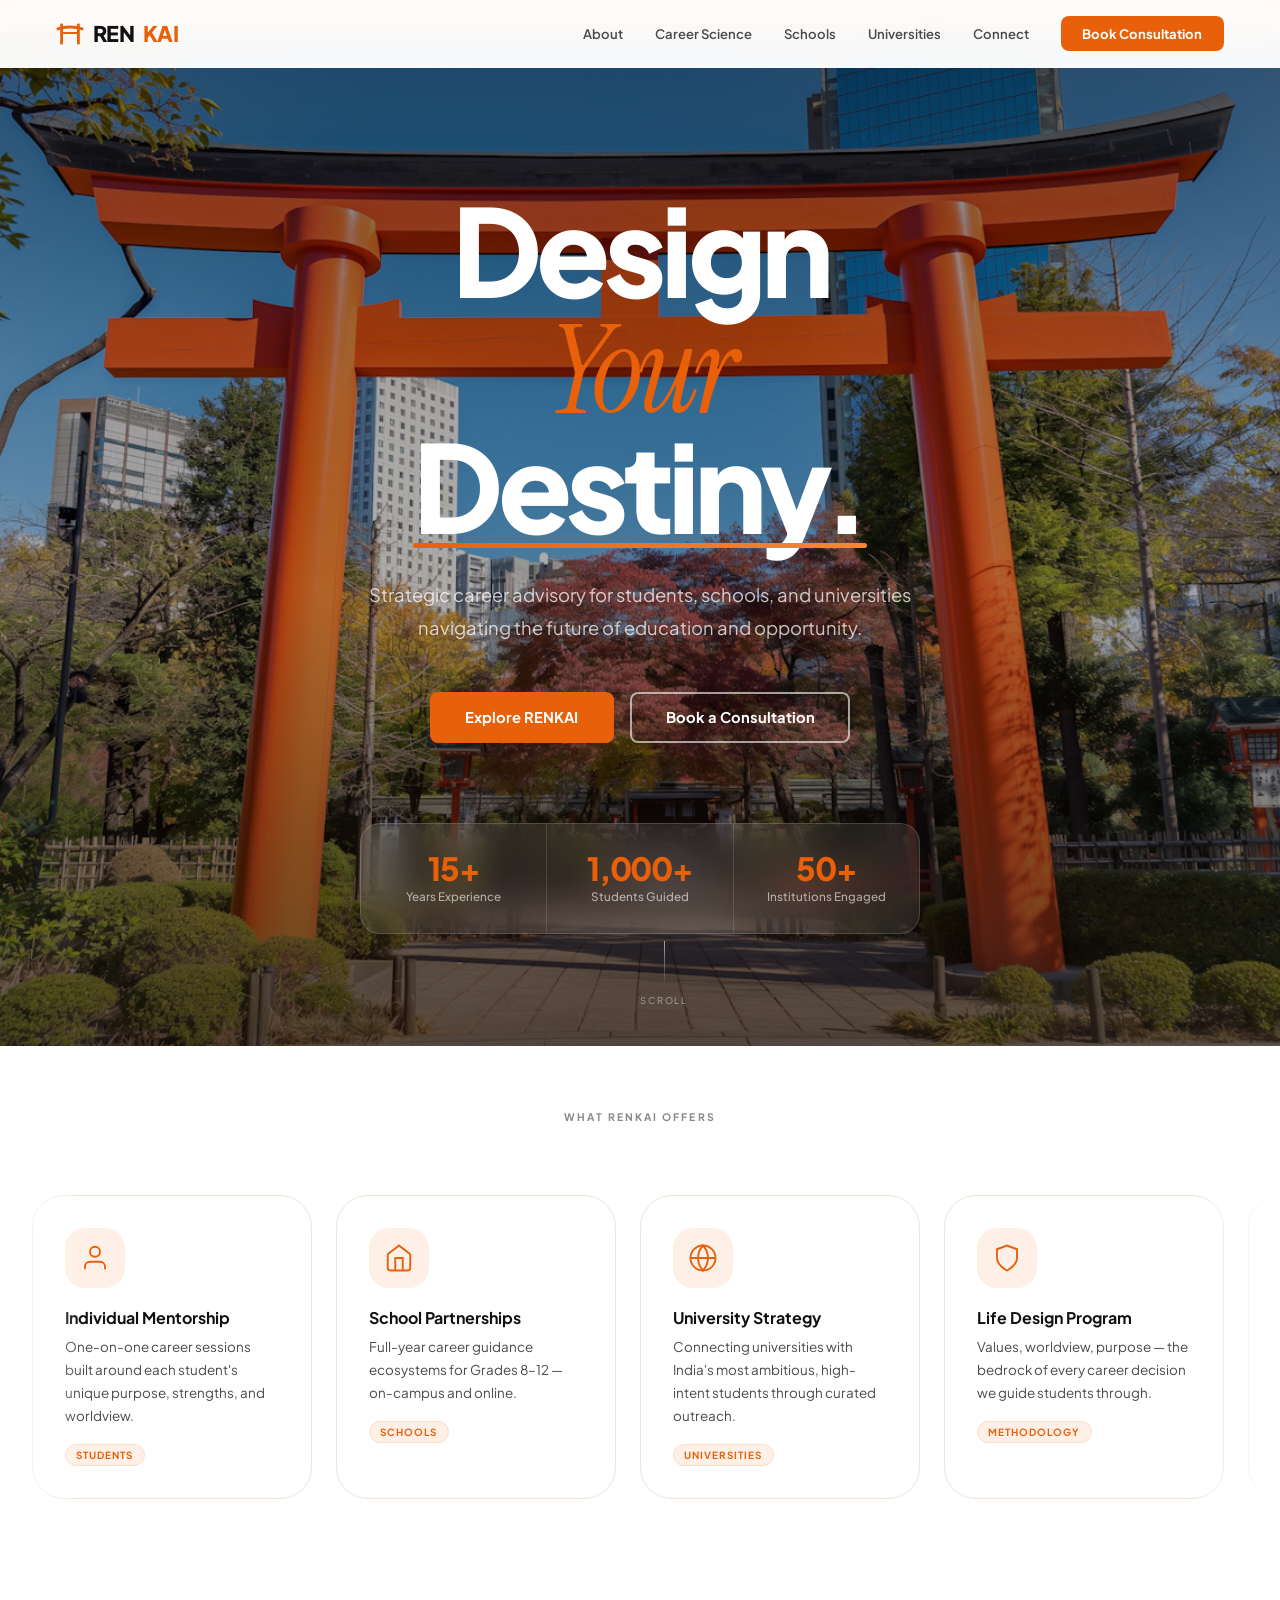
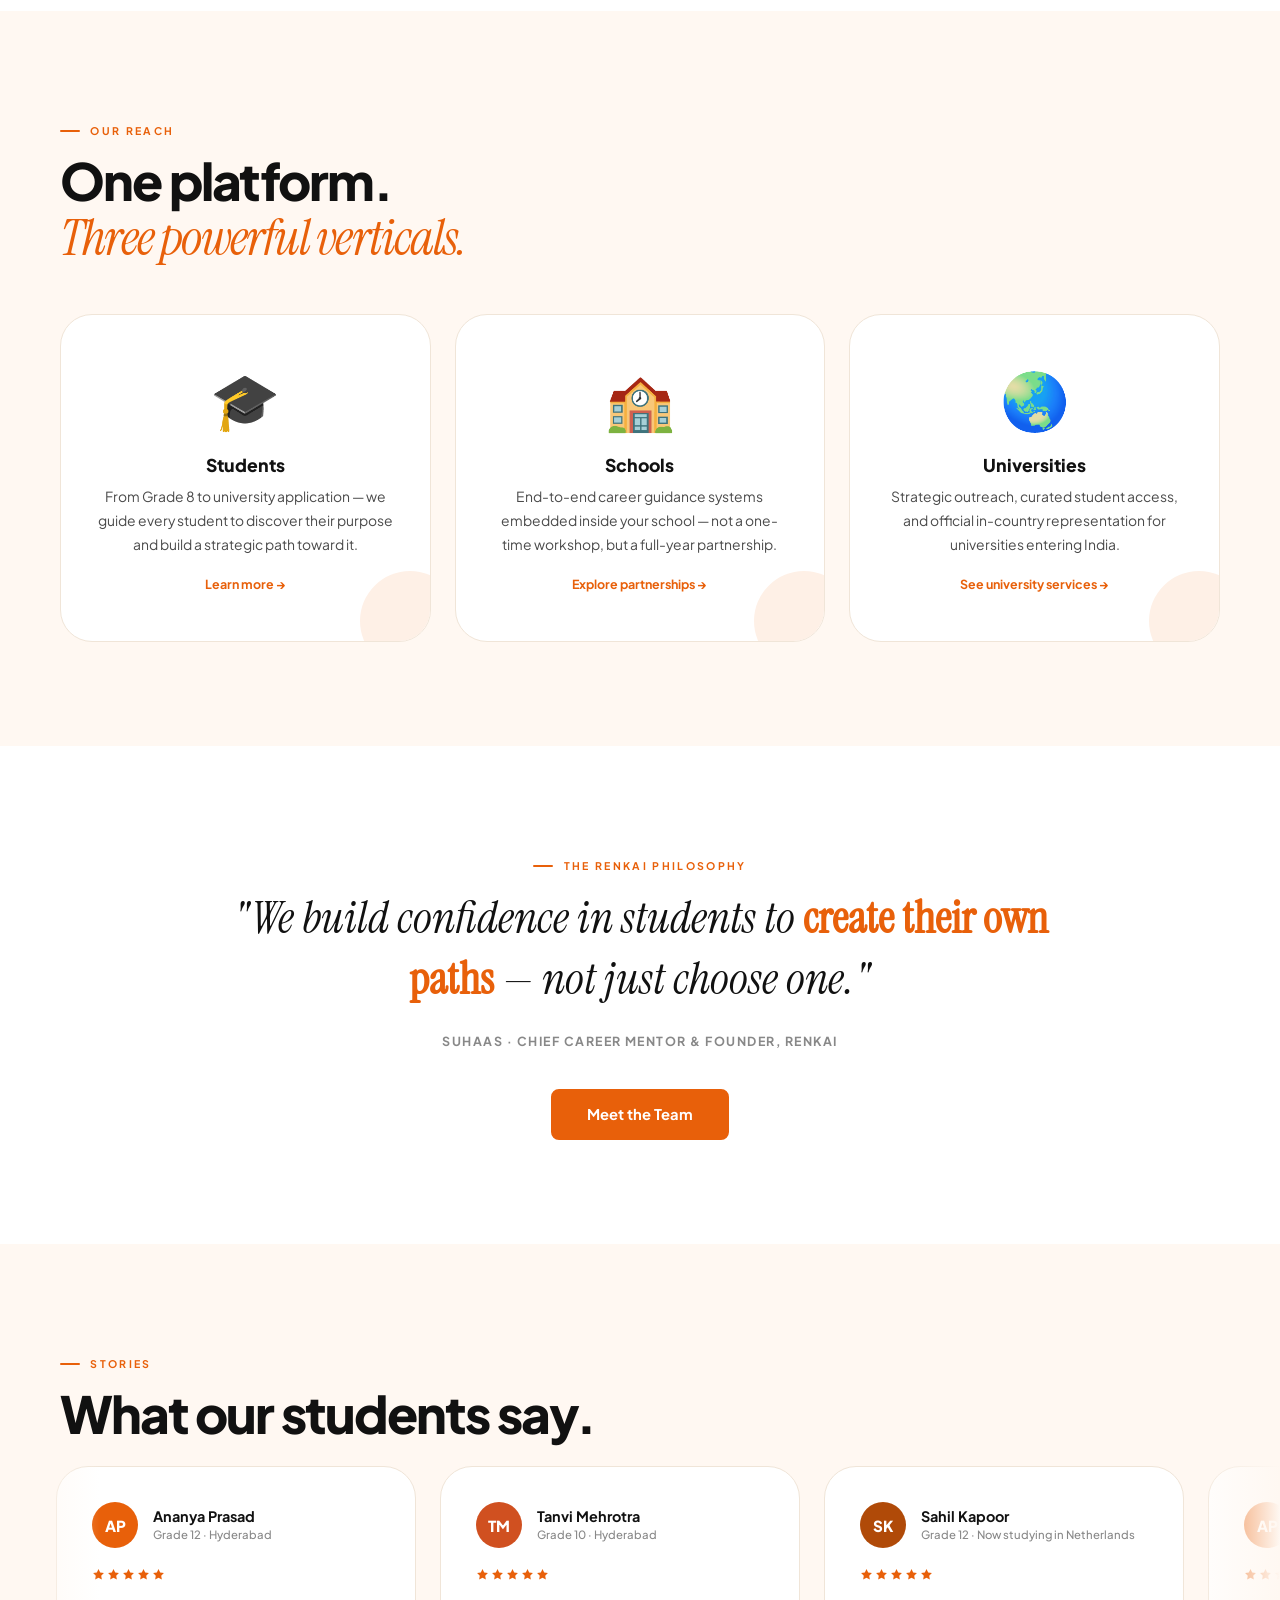
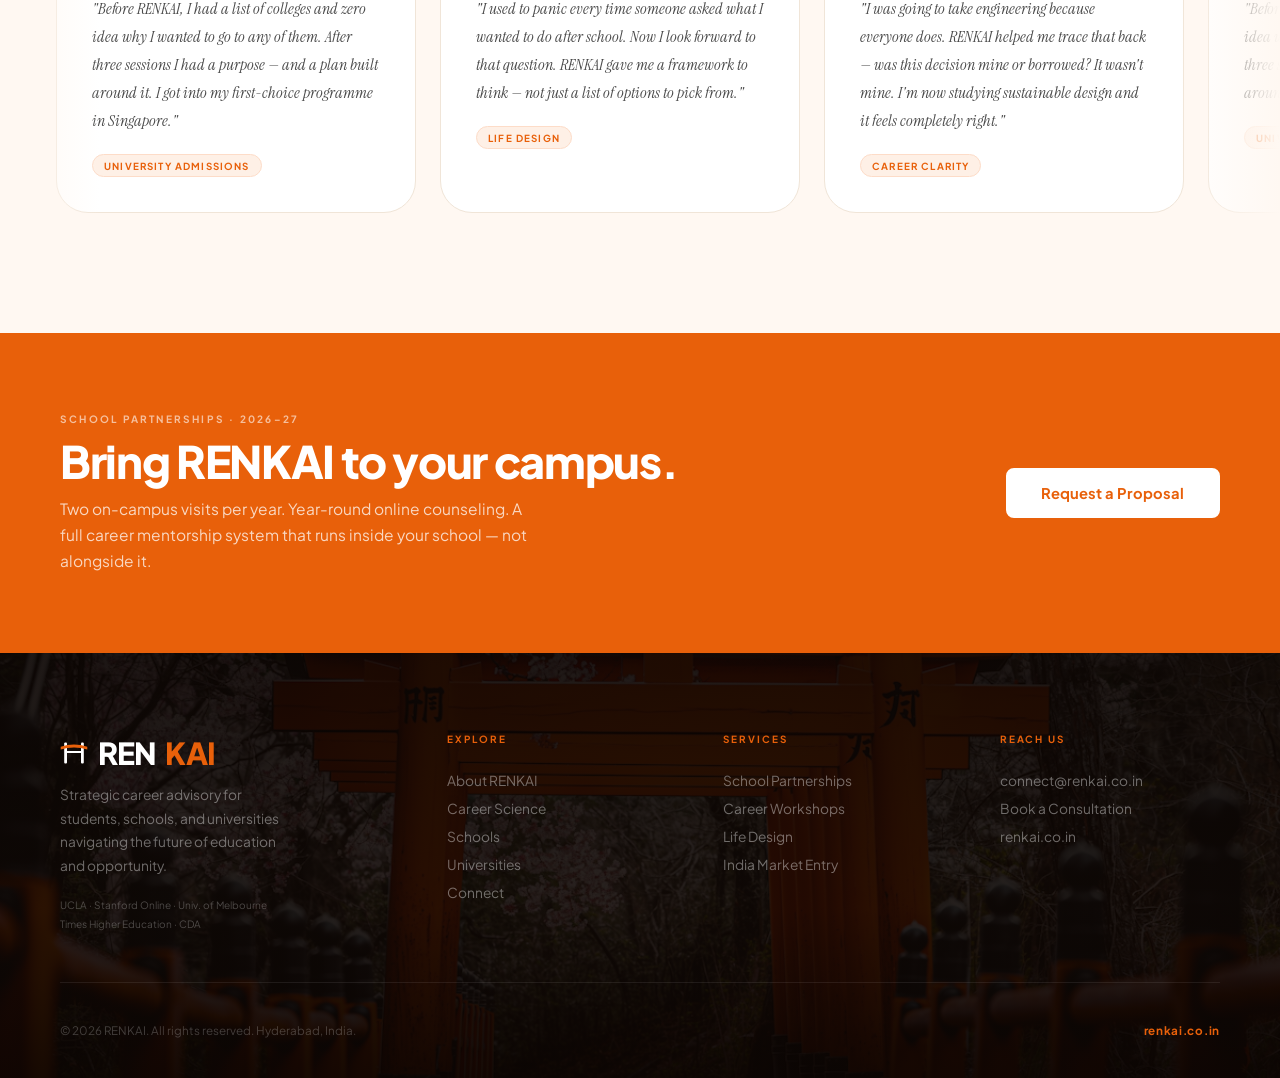
==== commit dda3f569: "Add files via upload" ====
--- a/index.html
+++ b/index.html
@@ -106,7 +106,7 @@
 
 <!-- NAV -->
 <div class="ticker" aria-hidden="true"><div class="ticker-track"><div class="ti">Career Advisory <span class="td"></span></div><div class="ti">Life Design Coaching <span class="td"></span></div><div class="ti">University Strategy <span class="td"></span></div><div class="ti">School Partnerships <span class="td"></span></div><div class="ti">Hyderabad, India <span class="td"></span></div><div class="ti">Creating Thought Leaders <span class="td"></span></div><div class="ti">Grades 8–12 <span class="td"></span></div><div class="ti">renkai.co.in <span class="td"></span></div><div class="ti">Career Advisory <span class="td"></span></div><div class="ti">Life Design Coaching <span class="td"></span></div><div class="ti">University Strategy <span class="td"></span></div><div class="ti">School Partnerships <span class="td"></span></div><div class="ti">Hyderabad, India <span class="td"></span></div><div class="ti">Creating Thought Leaders <span class="td"></span></div><div class="ti">Grades 8–12 <span class="td"></span></div><div class="ti">renkai.co.in <span class="td"></span></div></div></div>
-<nav id="nav"><a class="nav-logo" href="index.html"><img class="nav-logo-img" src="assests/Renkai_HD_Logo.png" alt="RENKAI">RENKAI</a><div class="nav-links"><a href="about.html">About</a><a href="career-science.html">Career Science</a><a href="schools.html">Schools</a><a href="universities.html">Universities</a><a href="connect.html">Connect</a><a href="connect.html" class="nav-cta">Book Consultation</a></div><button class="hamburger" id="burger"><span></span><span></span><span></span></button></nav>
+<nav id="nav"><a class="nav-logo" href="index.html"><svg class="torii-icon" viewBox="0 0 40 36" xmlns="http://www.w3.org/2000/svg" aria-hidden="true"><rect x="6" y="3" width="4" height="30" rx="1.5" fill="#E8600A"/><rect x="30" y="3" width="4" height="30" rx="1.5" fill="#E8600A"/><path d="M1 9 Q20 3 39 9 L39 13 Q20 7 1 13 Z" fill="#E8600A"/><rect x="8" y="15" width="24" height="3" rx="1" fill="#E8600A"/></svg>REN<span class="k">KAI</span></a><div class="nav-links"><a href="about.html">About</a><a href="career-science.html">Career Science</a><a href="schools.html">Schools</a><a href="universities.html">Universities</a><a href="connect.html">Connect</a><a href="connect.html" class="nav-cta">Book Consultation</a></div><button class="hamburger" id="burger"><span></span><span></span><span></span></button></nav>
 <div class="mob" id="mob"><button class="mob-x" id="mobX">&#x2715;</button><a href="about.html">About</a><a href="career-science.html">Career Science</a><a href="schools.html">Schools</a><a href="universities.html">Universities</a><a href="connect.html">Connect</a><a href="connect.html" class="btn btn-f">Book Consultation</a></div>
 
 <!-- ══ HERO ══ -->
@@ -233,7 +233,7 @@
 </div>
 
 <!-- FOOTER -->
-<footer><div class="foot-wrap"><div class="foot-top"><div><span class="flogo"><img class="nav-logo-img" src="assests/Renkai_HD_Logo.png" alt="RENKAI"> RENKAI</span><p class="ftag">Bridging Potential with Purpose — strategic career advisory for students, schools, and universities across India.</p><p class="fcerts">UCLA · Stanford Online · Univ. of Melbourne<br>Times Higher Education · CDA</p></div><div class="fcol"><div class="fch">Explore</div><a href="about.html">About RENKAI</a><a href="career-science.html">Career Science</a><a href="schools.html">Schools</a><a href="universities.html">Universities</a><a href="connect.html">Connect</a></div><div class="fcol"><div class="fch">Services</div><a href="schools.html">School Partnerships</a><a href="schools.html">Career Workshops</a><a href="career-science.html">Life Design</a><a href="universities.html">India Market Entry</a></div><div class="fcol"><div class="fch">Reach Us</div><a href="mailto:connect@renkai.co.in">connect@renkai.co.in</a><a href="connect.html">Book a Consultation</a><a href="https://renkai.co.in">renkai.co.in</a></div></div><div class="foot-bot"><span class="fcopy">© 2025 RENKAI. All rights reserved. Hyderabad, India.</span><span class="fdomain">renkai.co.in</span></div></div></footer>
+<footer><div class="foot-wrap"><div class="foot-top"><div><span class="flogo"><svg class="torii-icon" viewBox="0 0 40 36" xmlns="http://www.w3.org/2000/svg" aria-hidden="true"><rect x="6" y="3" width="4" height="30" rx="1.5" fill="#fff"/><rect x="30" y="3" width="4" height="30" rx="1.5" fill="#fff"/><path d="M1 9 Q20 3 39 9 L39 13 Q20 7 1 13 Z" fill="#E8600A"/><rect x="8" y="15" width="24" height="3" rx="1" fill="#fff"/></svg> REN<span class="k">KAI</span></span><p class="ftag">Strategic career advisory for students, schools, and universities navigating the future of education and opportunity.</p><p class="fcerts">UCLA · Stanford Online · Univ. of Melbourne<br>Times Higher Education · CDA</p></div><div class="fcol"><div class="fch">Explore</div><a href="about.html">About RENKAI</a><a href="career-science.html">Career Science</a><a href="schools.html">Schools</a><a href="universities.html">Universities</a><a href="connect.html">Connect</a></div><div class="fcol"><div class="fch">Services</div><a href="schools.html">School Partnerships</a><a href="schools.html">Career Workshops</a><a href="career-science.html">Life Design</a><a href="universities.html">India Market Entry</a></div><div class="fcol"><div class="fch">Reach Us</div><a href="mailto:connect@renkai.co.in">connect@renkai.co.in</a><a href="connect.html">Book a Consultation</a><a href="https://renkai.co.in">renkai.co.in</a></div></div><div class="foot-bot"><span class="fcopy">© 2026 RENKAI. All rights reserved. Hyderabad, India.</span><span class="fdomain">renkai.co.in</span></div></div></footer>
 
 <script src="shared.js"></script>
 </body>
--- a/shared.css
+++ b/shared.css
@@ -213,8 +213,8 @@
 
 /* ── FOOTER ── */
 footer{background:#1A0D05;padding:5rem 3.5rem 2.5rem;position:relative;overflow:hidden;}
-footer::before{content:'';position:absolute;inset:0;background-image:url('assests/toriigate-footer.jpg');background-size:cover;background-position:center 40%;opacity:.18;pointer-events:none;z-index:0;}
-footer::after{content:'';position:absolute;inset:0;background:linear-gradient(to bottom,rgba(10,4,2,.92) 0%,rgba(10,4,2,.85) 50%,rgba(10,4,2,.95) 100%);pointer-events:none;z-index:1;}
+footer::before{content:'';position:absolute;inset:0;background-image:url('assests/toriigate-footer.jpg');background-size:cover;background-position:center 35%;opacity:.42;pointer-events:none;z-index:0;}
+footer::after{content:'';position:absolute;inset:0;background:linear-gradient(to bottom,rgba(10,4,2,.80) 0%,rgba(10,4,2,.72) 45%,rgba(10,4,2,.70) 60%,rgba(10,4,2,.88) 100%);pointer-events:none;z-index:1;}
 .foot-wrap{position:relative;z-index:2;}
 .foot-wrap{max-width:var(--max);margin:0 auto;}
 .foot-top{display:grid;grid-template-columns:1.5fr 1fr 1fr 1fr;gap:3.5rem;padding-bottom:3rem;border-bottom:1px solid rgba(255,255,255,.08);margin-bottom:2.5rem;}
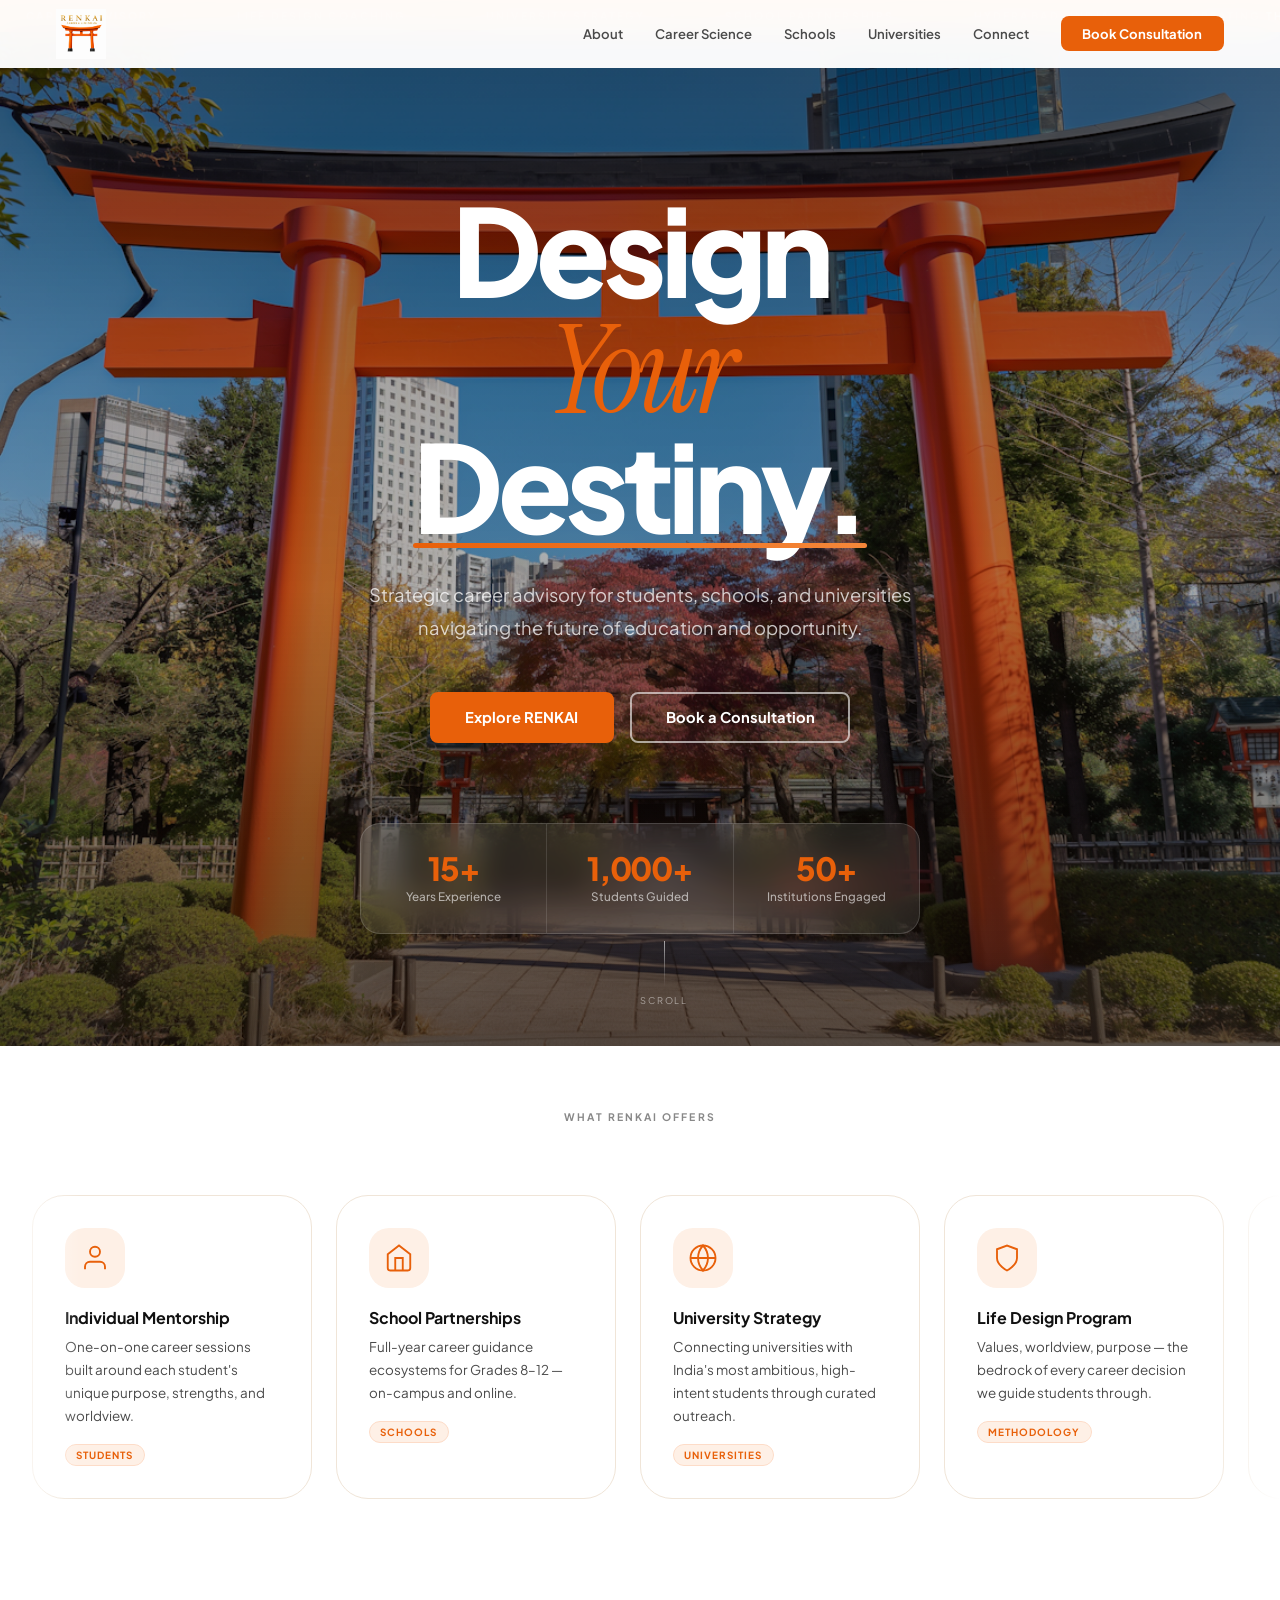
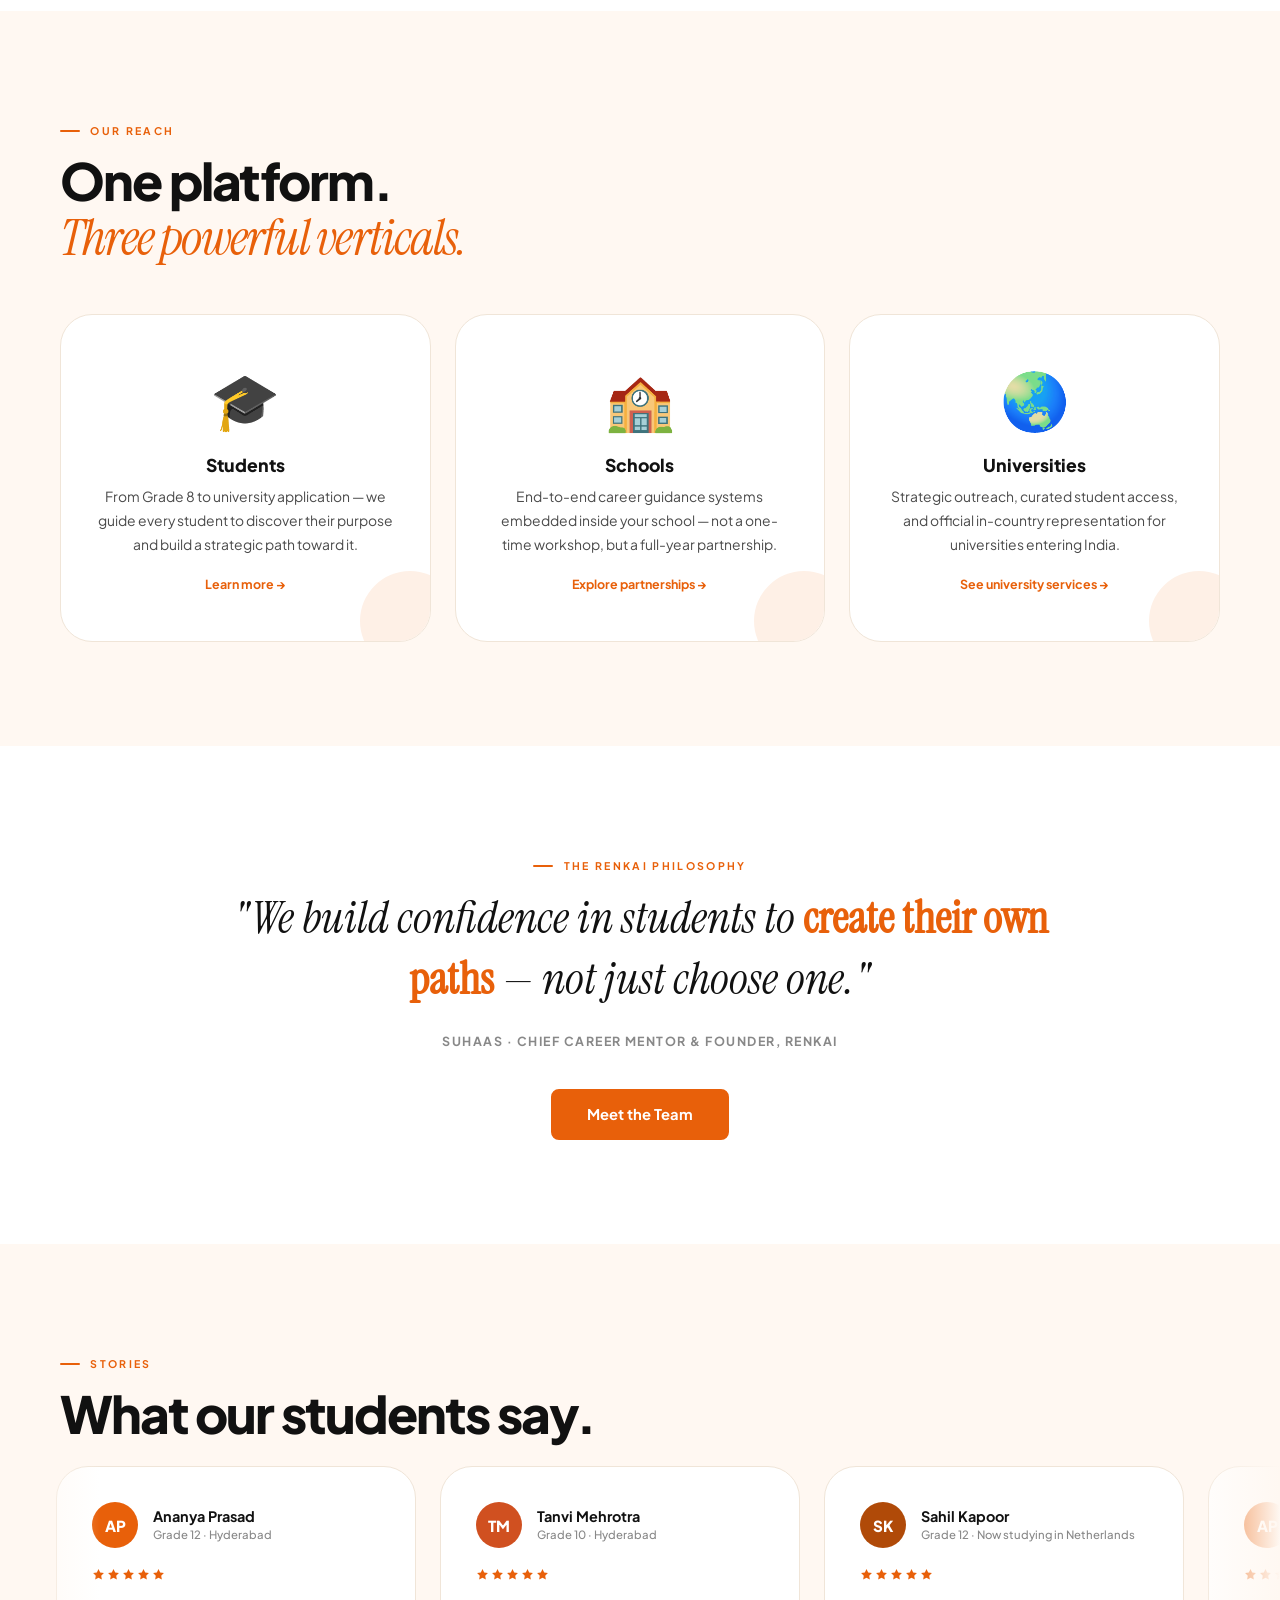
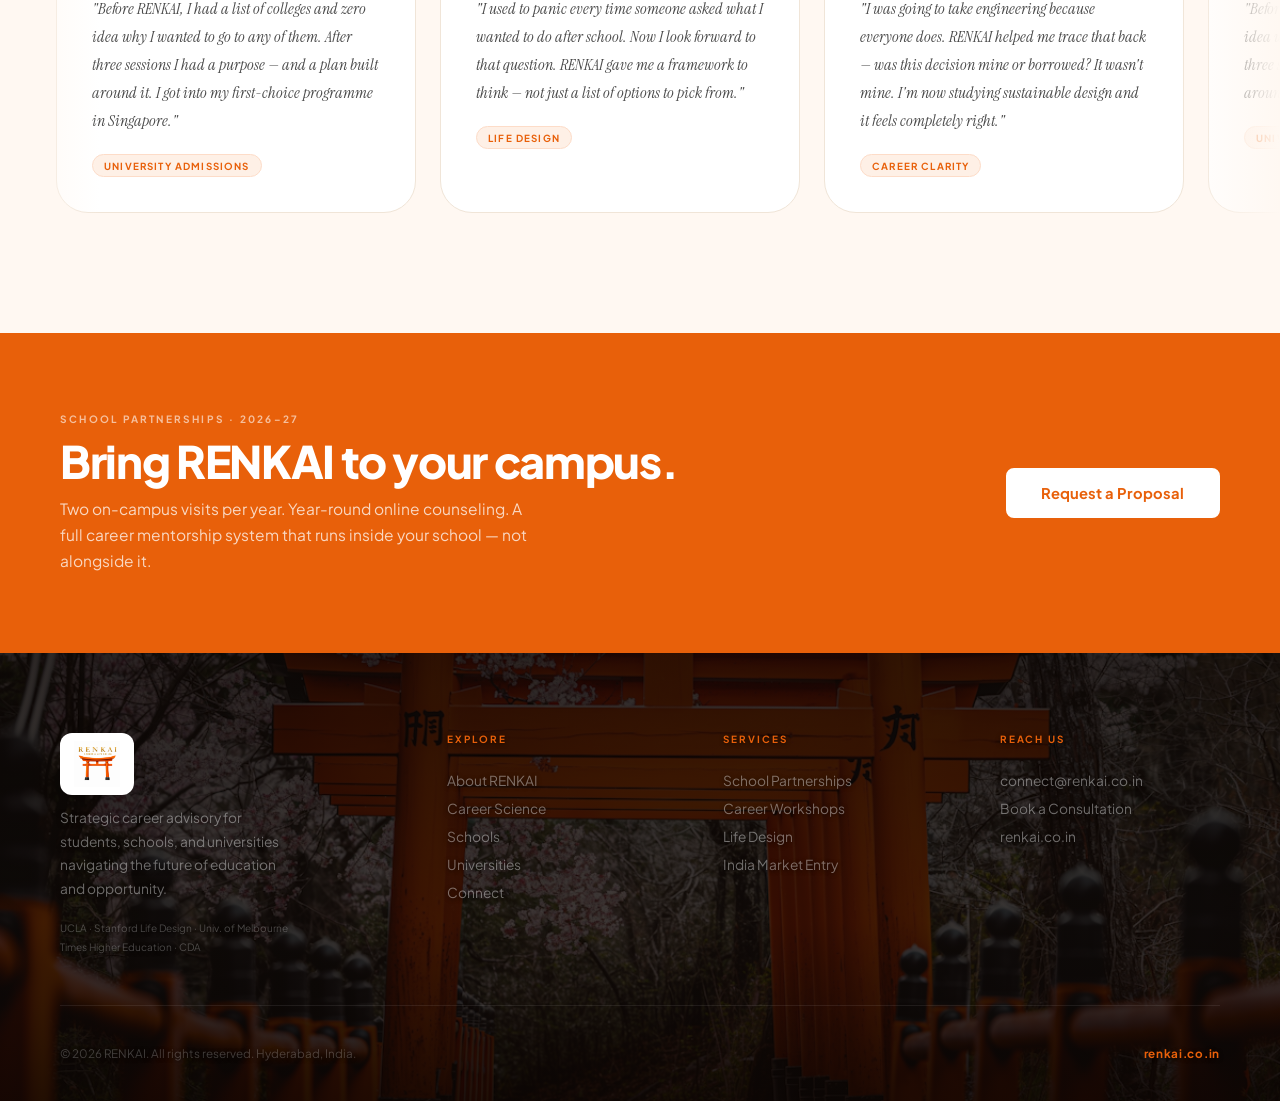
==== commit e77cac89: "Add files via upload" ====
--- a/index.html
+++ b/index.html
@@ -106,7 +106,7 @@
 
 <!-- NAV -->
 <div class="ticker" aria-hidden="true"><div class="ticker-track"><div class="ti">Career Advisory <span class="td"></span></div><div class="ti">Life Design Coaching <span class="td"></span></div><div class="ti">University Strategy <span class="td"></span></div><div class="ti">School Partnerships <span class="td"></span></div><div class="ti">Hyderabad, India <span class="td"></span></div><div class="ti">Creating Thought Leaders <span class="td"></span></div><div class="ti">Grades 8–12 <span class="td"></span></div><div class="ti">renkai.co.in <span class="td"></span></div><div class="ti">Career Advisory <span class="td"></span></div><div class="ti">Life Design Coaching <span class="td"></span></div><div class="ti">University Strategy <span class="td"></span></div><div class="ti">School Partnerships <span class="td"></span></div><div class="ti">Hyderabad, India <span class="td"></span></div><div class="ti">Creating Thought Leaders <span class="td"></span></div><div class="ti">Grades 8–12 <span class="td"></span></div><div class="ti">renkai.co.in <span class="td"></span></div></div></div>
-<nav id="nav"><a class="nav-logo" href="index.html"><svg class="torii-icon" viewBox="0 0 40 36" xmlns="http://www.w3.org/2000/svg" aria-hidden="true"><rect x="6" y="3" width="4" height="30" rx="1.5" fill="#E8600A"/><rect x="30" y="3" width="4" height="30" rx="1.5" fill="#E8600A"/><path d="M1 9 Q20 3 39 9 L39 13 Q20 7 1 13 Z" fill="#E8600A"/><rect x="8" y="15" width="24" height="3" rx="1" fill="#E8600A"/></svg>REN<span class="k">KAI</span></a><div class="nav-links"><a href="about.html">About</a><a href="career-science.html">Career Science</a><a href="schools.html">Schools</a><a href="universities.html">Universities</a><a href="connect.html">Connect</a><a href="connect.html" class="nav-cta">Book Consultation</a></div><button class="hamburger" id="burger"><span></span><span></span><span></span></button></nav>
+<nav id="nav"><a class="nav-logo" href="index.html"><img class="nav-logo-img" src="assests/Renkai_HD_Logo.png" alt="RENKAI — Career &amp; Life Design"></a><div class="nav-links"><a href="about.html">About</a><a href="career-science.html">Career Science</a><a href="schools.html">Schools</a><a href="universities.html">Universities</a><a href="connect.html">Connect</a><a href="connect.html" class="nav-cta">Book Consultation</a></div><button class="hamburger" id="burger"><span></span><span></span><span></span></button></nav>
 <div class="mob" id="mob"><button class="mob-x" id="mobX">&#x2715;</button><a href="about.html">About</a><a href="career-science.html">Career Science</a><a href="schools.html">Schools</a><a href="universities.html">Universities</a><a href="connect.html">Connect</a><a href="connect.html" class="btn btn-f">Book Consultation</a></div>
 
 <!-- ══ HERO ══ -->
@@ -233,7 +233,7 @@
 </div>
 
 <!-- FOOTER -->
-<footer><div class="foot-wrap"><div class="foot-top"><div><span class="flogo"><svg class="torii-icon" viewBox="0 0 40 36" xmlns="http://www.w3.org/2000/svg" aria-hidden="true"><rect x="6" y="3" width="4" height="30" rx="1.5" fill="#fff"/><rect x="30" y="3" width="4" height="30" rx="1.5" fill="#fff"/><path d="M1 9 Q20 3 39 9 L39 13 Q20 7 1 13 Z" fill="#E8600A"/><rect x="8" y="15" width="24" height="3" rx="1" fill="#fff"/></svg> REN<span class="k">KAI</span></span><p class="ftag">Strategic career advisory for students, schools, and universities navigating the future of education and opportunity.</p><p class="fcerts">UCLA · Stanford Online · Univ. of Melbourne<br>Times Higher Education · CDA</p></div><div class="fcol"><div class="fch">Explore</div><a href="about.html">About RENKAI</a><a href="career-science.html">Career Science</a><a href="schools.html">Schools</a><a href="universities.html">Universities</a><a href="connect.html">Connect</a></div><div class="fcol"><div class="fch">Services</div><a href="schools.html">School Partnerships</a><a href="schools.html">Career Workshops</a><a href="career-science.html">Life Design</a><a href="universities.html">India Market Entry</a></div><div class="fcol"><div class="fch">Reach Us</div><a href="mailto:connect@renkai.co.in">connect@renkai.co.in</a><a href="connect.html">Book a Consultation</a><a href="https://renkai.co.in">renkai.co.in</a></div></div><div class="foot-bot"><span class="fcopy">© 2026 RENKAI. All rights reserved. Hyderabad, India.</span><span class="fdomain">renkai.co.in</span></div></div></footer>
+<footer><div class="foot-wrap"><div class="foot-top"><div><span class="flogo"><span class="flogo-badge"><img class="footer-logo-img" src="assests/Renkai_HD_Logo.png" alt="RENKAI — Career &amp; Life Design"></span></span><p class="ftag">Strategic career advisory for students, schools, and universities navigating the future of education and opportunity.</p><p class="fcerts">UCLA · Stanford Life Design · Univ. of Melbourne<br>Times Higher Education · CDA</p></div><div class="fcol"><div class="fch">Explore</div><a href="about.html">About RENKAI</a><a href="career-science.html">Career Science</a><a href="schools.html">Schools</a><a href="universities.html">Universities</a><a href="connect.html">Connect</a></div><div class="fcol"><div class="fch">Services</div><a href="schools.html">School Partnerships</a><a href="schools.html">Career Workshops</a><a href="career-science.html">Life Design</a><a href="universities.html">India Market Entry</a></div><div class="fcol"><div class="fch">Reach Us</div><a href="mailto:connect@renkai.co.in">connect@renkai.co.in</a><a href="connect.html">Book a Consultation</a><a href="https://renkai.co.in">renkai.co.in</a></div></div><div class="foot-bot"><span class="fcopy">© 2026 RENKAI. All rights reserved. Hyderabad, India.</span><span class="fdomain">renkai.co.in</span></div></div></footer>
 
 <script src="shared.js"></script>
 </body>
--- a/shared.css
+++ b/shared.css
@@ -44,7 +44,7 @@
 .nav-logo{font-size:1.35rem;font-weight:800;letter-spacing:-.025em;color:var(--text);display:flex;align-items:center;gap:.55rem;}
 .nav-logo .k{color:var(--orange);}
 .torii-icon{width:28px;height:26px;flex-shrink:0;}
-.nav-logo-img{height:32px;width:auto;object-fit:contain;flex-shrink:0;}
+.nav-logo-img{height:50px;width:auto;object-fit:contain;flex-shrink:0;}
 .nav-links{display:flex;align-items:center;gap:2rem;}
 .nav-links a{font-size:.82rem;font-weight:600;color:var(--mid);position:relative;transition:color .2s;padding:.3rem 0;}
 .nav-links a::after{content:'';position:absolute;bottom:0;left:0;height:2px;width:0;background:var(--orange);border-radius:1px;transition:width .25s;}
@@ -213,12 +213,15 @@
 
 /* ── FOOTER ── */
 footer{background:#1A0D05;padding:5rem 3.5rem 2.5rem;position:relative;overflow:hidden;}
-footer::before{content:'';position:absolute;inset:0;background-image:url('assests/toriigate-footer.jpg');background-size:cover;background-position:center 35%;opacity:.42;pointer-events:none;z-index:0;}
-footer::after{content:'';position:absolute;inset:0;background:linear-gradient(to bottom,rgba(10,4,2,.80) 0%,rgba(10,4,2,.72) 45%,rgba(10,4,2,.70) 60%,rgba(10,4,2,.88) 100%);pointer-events:none;z-index:1;}
+footer::before{content:'';position:absolute;inset:0;background-image:url('assests/toriigate-footer.jpg');background-size:cover;background-position:center 32%;opacity:.55;pointer-events:none;z-index:0;}
+footer::after{content:'';position:absolute;inset:0;background:linear-gradient(to bottom,rgba(10,4,2,.72) 0%,rgba(10,4,2,.62) 45%,rgba(10,4,2,.60) 60%,rgba(10,4,2,.82) 100%);pointer-events:none;z-index:1;}
 .foot-wrap{position:relative;z-index:2;}
+.foot-wrap *{text-shadow:0 1px 4px rgba(0,0,0,.65);}
 .foot-wrap{max-width:var(--max);margin:0 auto;}
 .foot-top{display:grid;grid-template-columns:1.5fr 1fr 1fr 1fr;gap:3.5rem;padding-bottom:3rem;border-bottom:1px solid rgba(255,255,255,.08);margin-bottom:2.5rem;}
-.flogo{font-size:1.9rem;font-weight:800;letter-spacing:-.03em;color:#fff;display:flex;align-items:center;gap:.6rem;margin-bottom:.7rem;}.flogo .nav-logo-img{height:36px;width:auto;object-fit:contain;flex-shrink:0;}
+.flogo{font-size:1.9rem;font-weight:800;letter-spacing:-.03em;color:#fff;display:flex;align-items:center;gap:.6rem;margin-bottom:.7rem;}
+.flogo-badge{background:#fff;border-radius:12px;padding:8px 14px;display:inline-flex;align-items:center;justify-content:center;flex-shrink:0;box-shadow:0 6px 20px rgba(0,0,0,.28);}
+.footer-logo-img{height:46px;width:auto;object-fit:contain;display:block;}
 .flogo .k{color:var(--orange);}
 .ftag{font-size:.86rem;color:rgba(255,255,255,.4);line-height:1.7;max-width:230px;margin-bottom:1.2rem;}
 .fcerts{font-size:.63rem;color:rgba(255,255,255,.26);line-height:1.9;}
